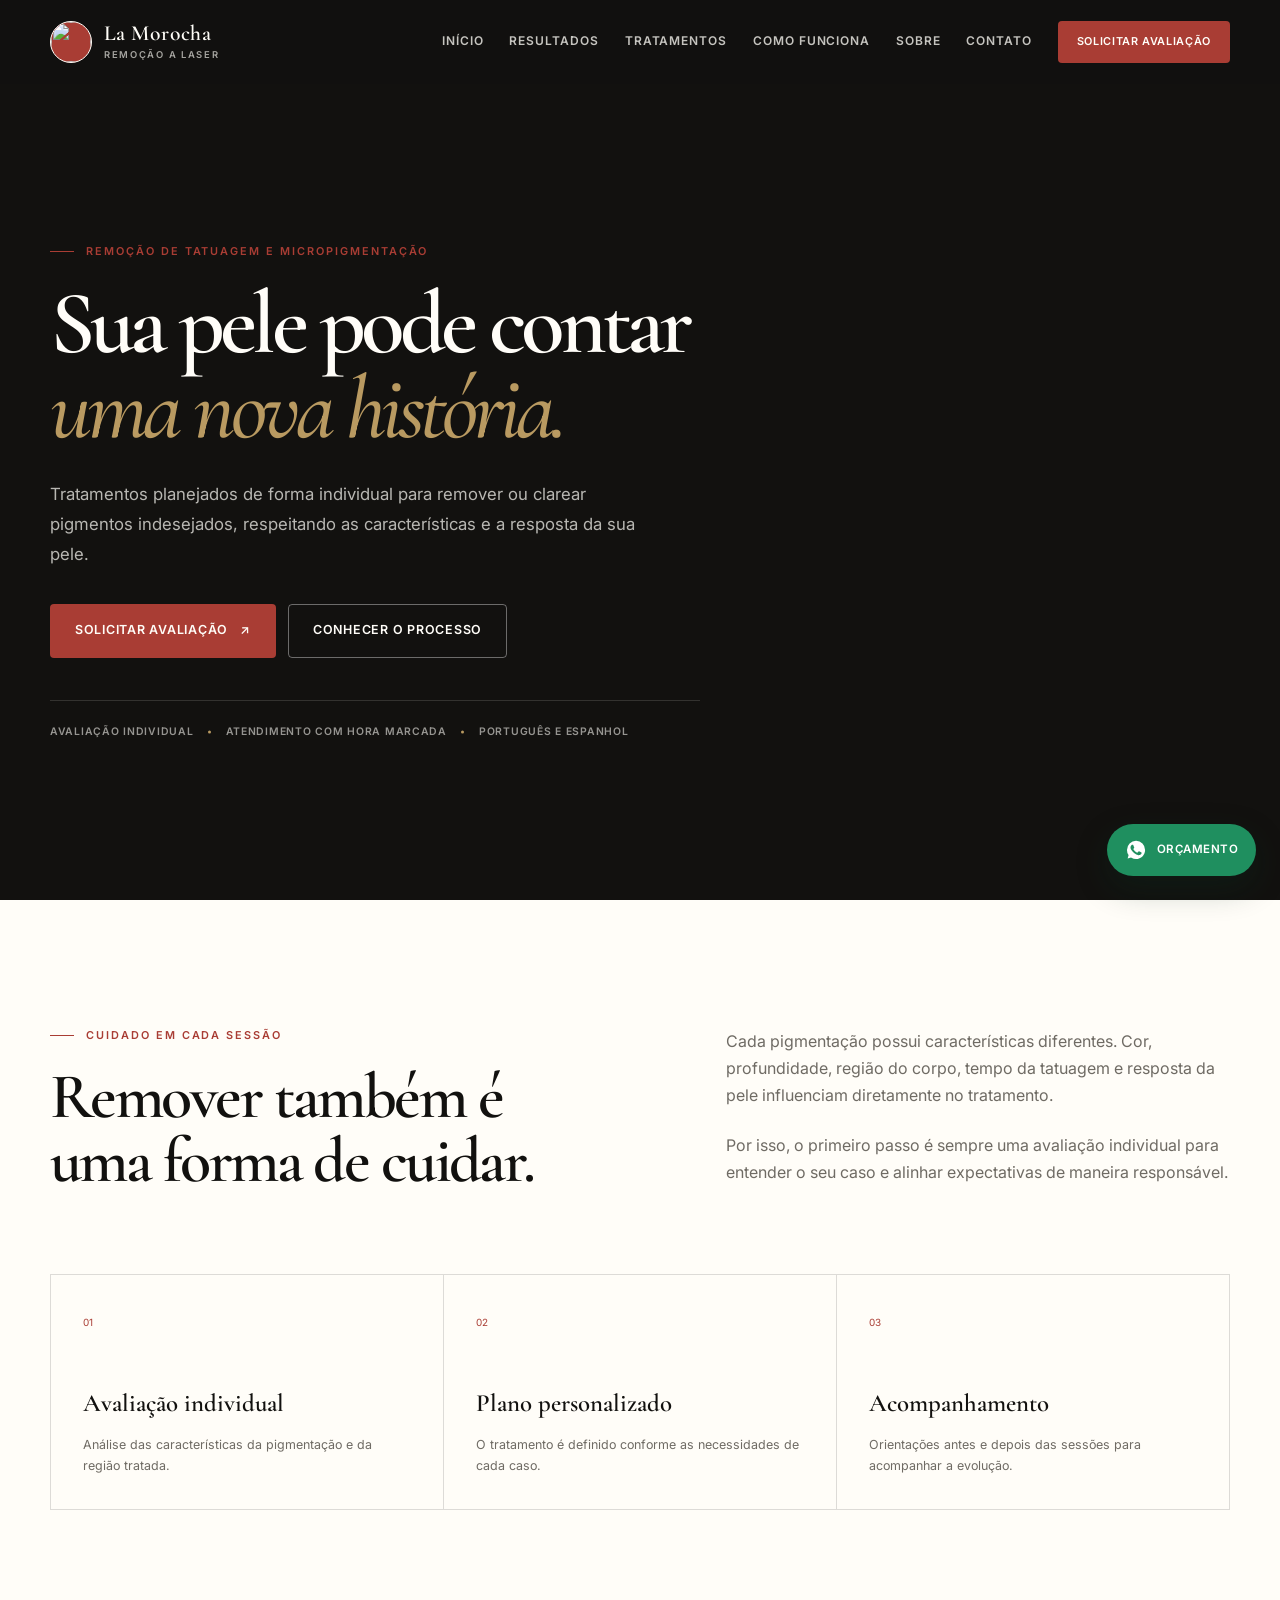
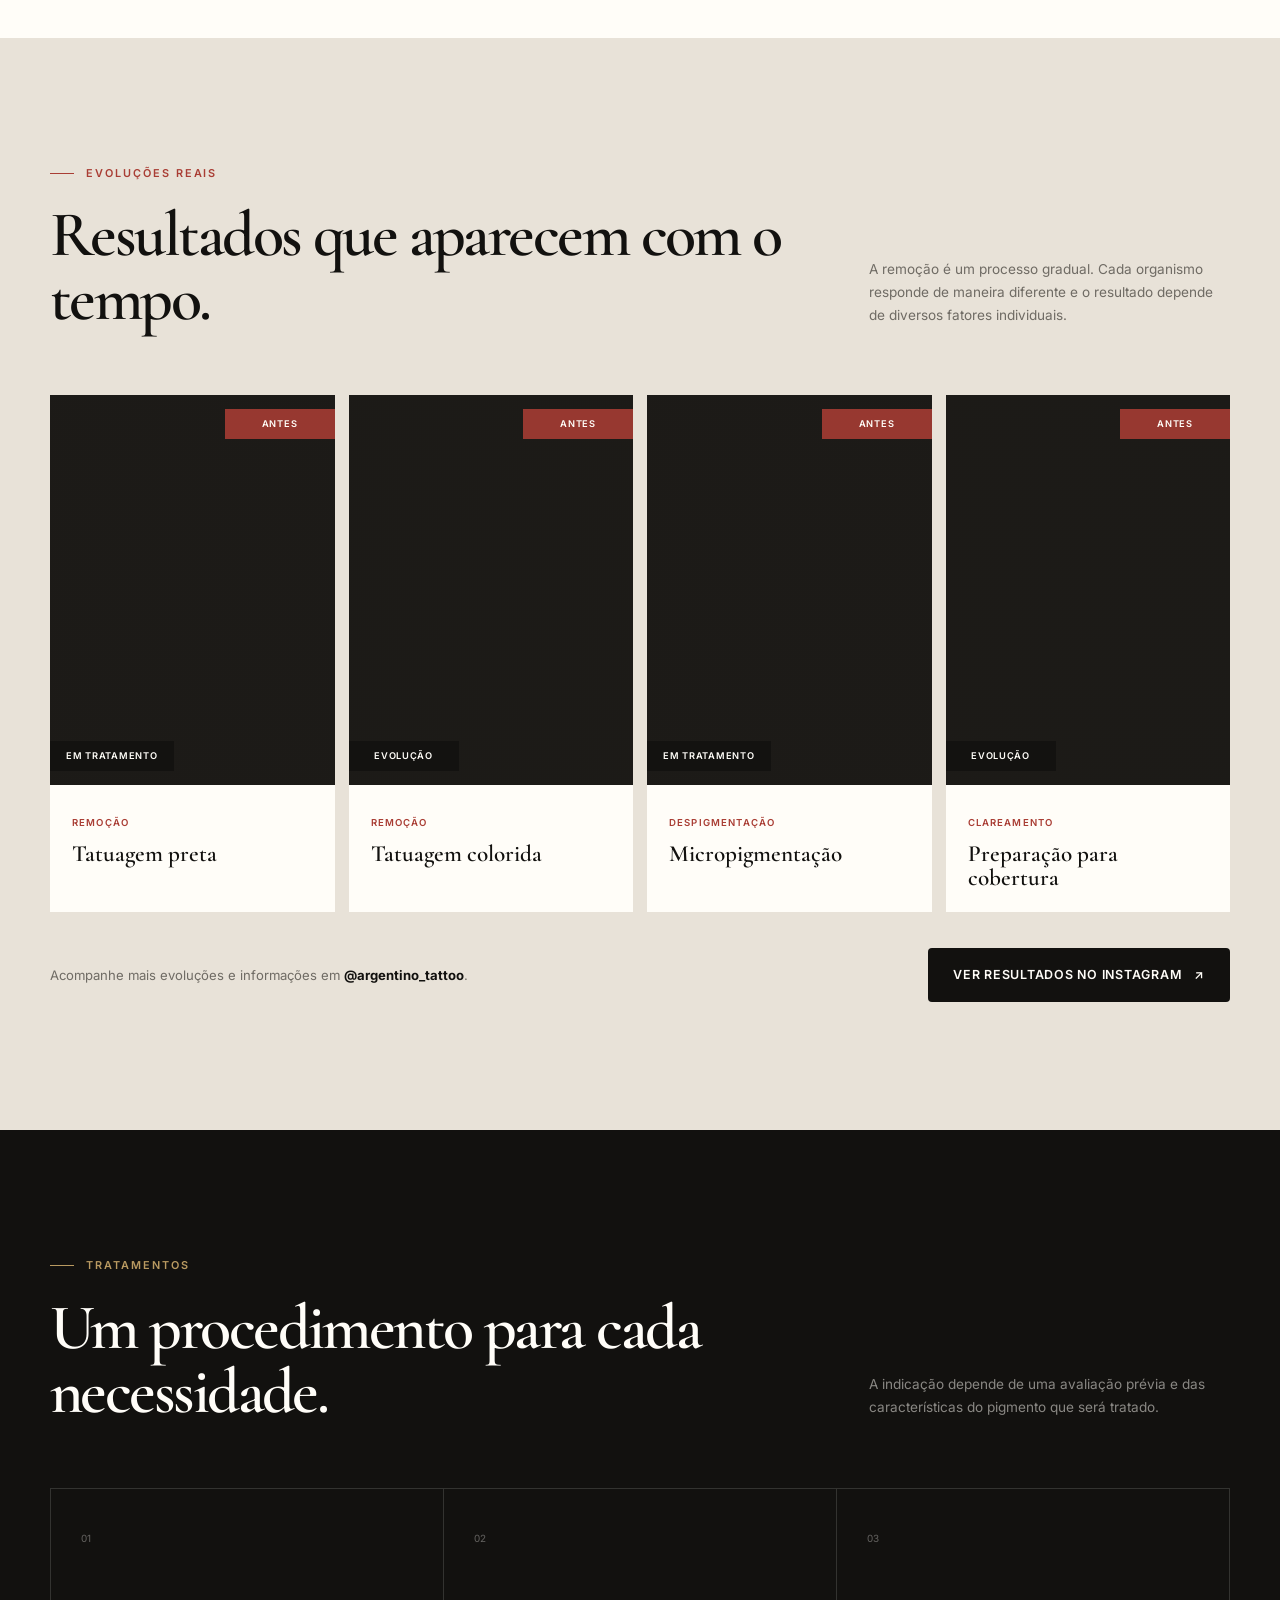
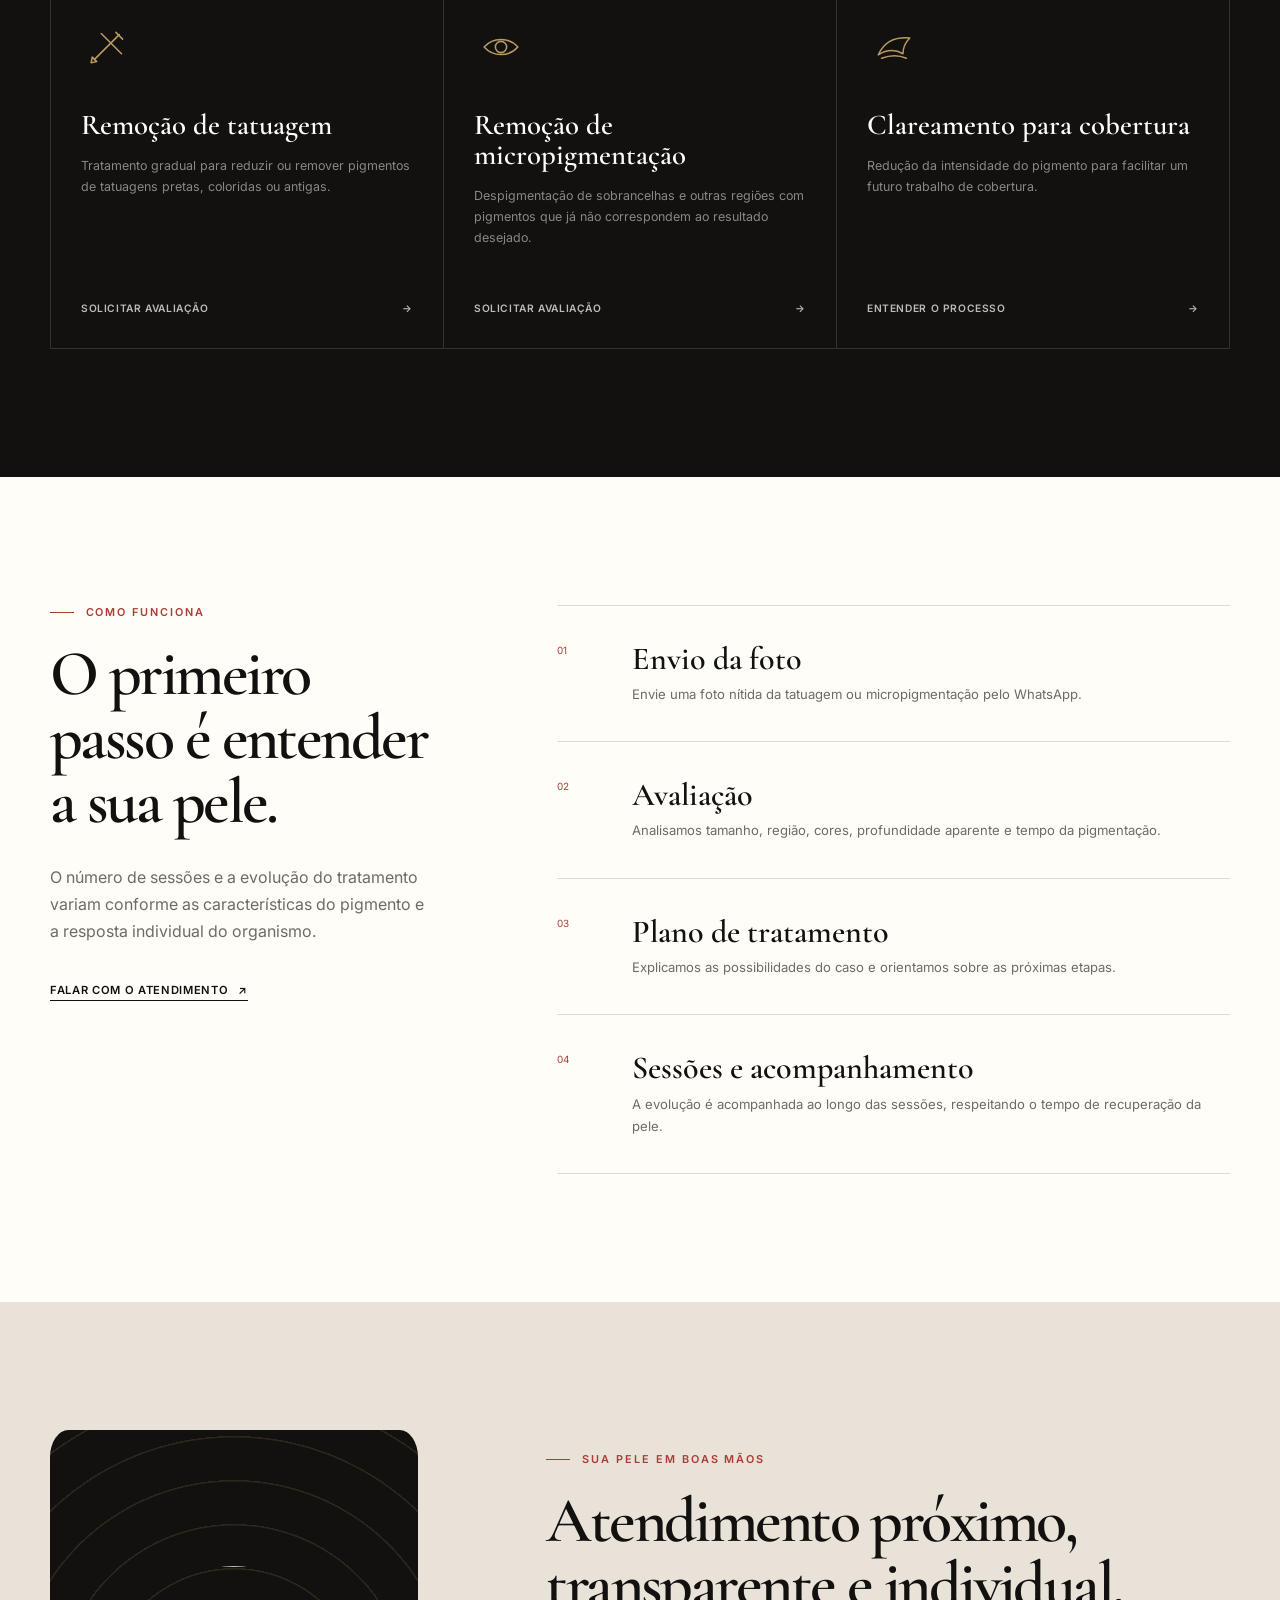
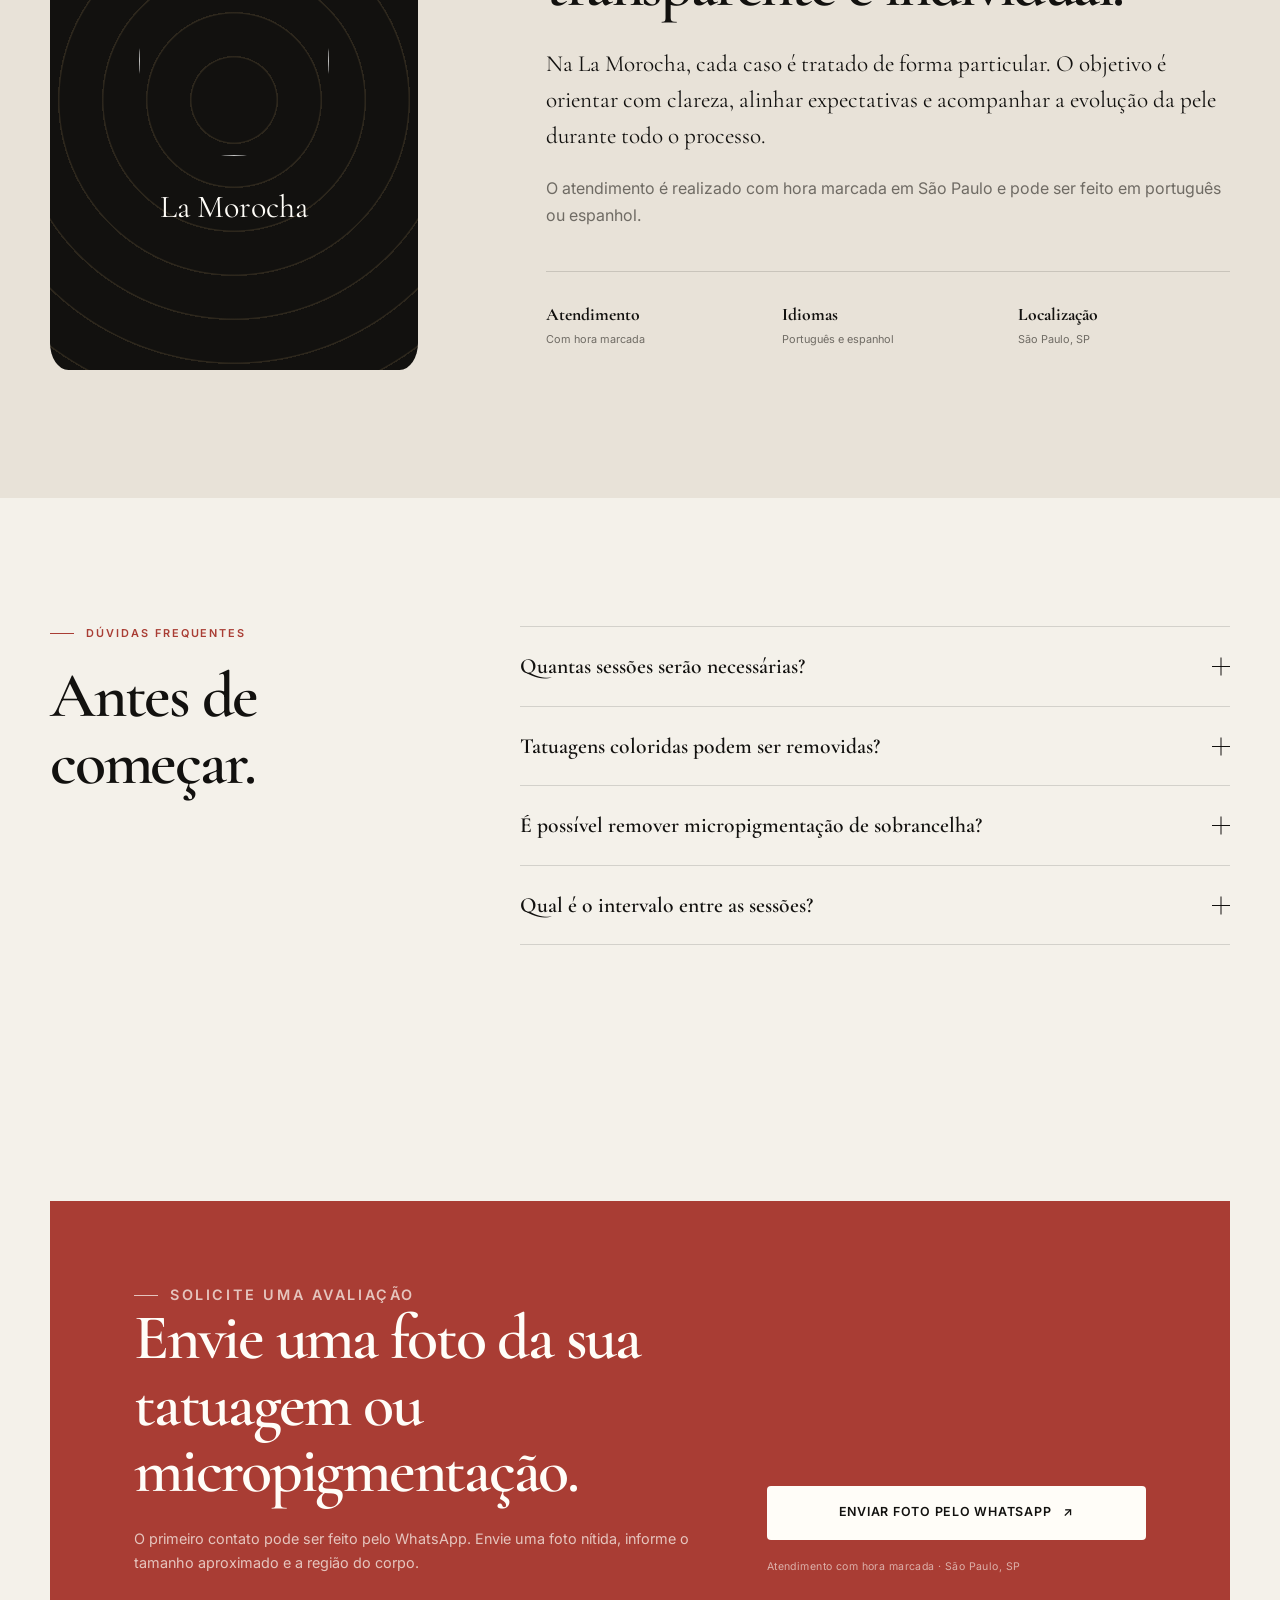
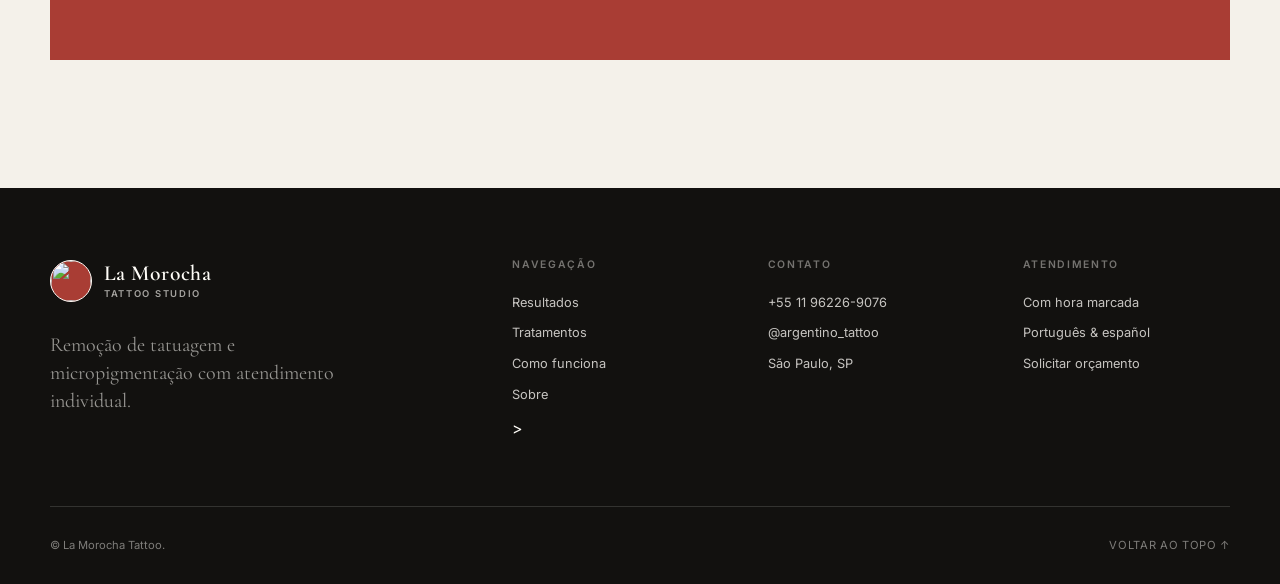
==== index.html @ 2a7028e1 "atualização do site,  completo, mudamos layout, temas, menu, informações e style" ====
<!DOCTYPE html>
<html lang="pt-BR">
  <head>
    <meta charset="UTF-8" />
    <meta name="viewport" content="width=device-width, initial-scale=1" />
    <meta name="theme-color" content="#12110f" />

    <title>
    La Morocha Tattoo | Remoção de Tatuagem e Micropigmentação em São Paulo
    </title>

   <meta
    property="og:description"
    content="Remoção de tatuagem e micropigmentação com avaliação individual e cuidado com a sua pele."
    >
    <meta name="robots" content="index, follow" />
    <link rel="canonical" href="https://www.lamorochatattoo.com/" />

    <meta property="og:type" content="website" />
    <meta property="og:locale" content="pt_BR" />
    <meta property="og:title" content="La Morocha Tattoo" />
    <meta
      property="og:description"
      content="Arte, técnica e identidade na sua pele."
    />
    <meta
      property="og:image"
      content="https://www.lamorochatattoo.com/assets/images/hero-desktop.png"
    />
    <meta property="og:url" content="https://www.lamorochatattoo.com/" />

    <link rel="icon" href="favicon.ico" sizes="any" />
    <link rel="icon" type="image/png" href="favicon-32x32.png" sizes="32x32" />
    <link rel="icon" type="image/png" href="favicon-16x16.png" sizes="16x16" />
    <link rel="apple-touch-icon" href="favicon-192.png" />
    <link rel="manifest" href="manifest.json" />

    <link rel="preconnect" href="https://fonts.googleapis.com" />
    <link rel="preconnect" href="https://fonts.gstatic.com" crossorigin />
    <link
      href="https://fonts.googleapis.com/css2?family=Cormorant+Garamond:wght@500;600;700&family=Inter:wght@400;500;600&display=swap"
      rel="stylesheet"
    />

    <link rel="stylesheet" href="css/header-footer.css" />
    <link rel="stylesheet" href="css/style.css" />

    <script type="application/ld+json">
      {
        "@context": "https://schema.org",
        "@type": "HealthAndBeautyBusiness",
        "name": "La Morocha Tattoo",
        "url": "https://www.lamorochatattoo.com/",
        "telephone": "+55 11 96226-9076",
        "image": "https://www.lamorochatattoo.com/assets/images/hero-desktop.png",
        "areaServed": {
          "@type": "City",
          "name": "São Paulo"
        },
        "sameAs": ["https://www.instagram.com/argentino_tattoo/"],
        "availableLanguage": ["Portuguese", "Spanish"]
      }
    </script>
  </head>

  <body>
    <a class="skip-link" href="#main-content">Ir para o conteúdo</a>

    <header class="site-header" data-header>
      <div class="container header-inner">
        <a class="brand" href="#inicio" aria-label="La Morocha Tattoo — início">
          <span class="brand-mark" aria-hidden="true">
            <img
              src="favicon-192.png"
              alt=""
              width="192"
              height="192"
            >
          </span>

          <span class="brand-copy">
            <strong>La Morocha</strong>
            <small>Remoção a laser</small>
          </span>
        </a>

        <button
          class="menu-toggle"
          type="button"
          aria-label="Abrir menu"
          aria-expanded="false"
          aria-controls="primary-navigation"
          data-menu-toggle
        >
          <span></span>
          <span></span>
          <span></span>
        </button>

        <nav
          class="primary-navigation"
          id="primary-navigation"
          aria-label="Navegação principal"
          data-navigation
        >
          <a href="#inicio">Início</a>
          <a href="#resultados">Resultados</a>
          <a href="#tratamentos">Tratamentos</a>
          <a href="#processo">Como funciona</a>
          <a href="#sobre">Sobre</a>
          <a href="#contato">Contato</a>

          <a
            class="button button-small button-primary nav-cta"
            href="https://wa.me/5511962269076?text=Ol%C3%A1!%20Quero%20uma%20avalia%C3%A7%C3%A3o%20para%20remo%C3%A7%C3%A3o%20de%20tatuagem%20ou%20micropigmenta%C3%A7%C3%A3o."
            target="_blank"
            rel="noopener noreferrer"
          >
            Solicitar avaliação
          </a>
        </nav>
      </div>
    </header>

    <main id="main-content">
      <!-- HERO -->
      <section
        class="removal-hero"
        id="inicio"
        aria-labelledby="hero-title"
      >
        <div class="container removal-hero-grid">
          <div class="removal-hero-content">
            <p class="removal-eyebrow">
              Remoção de tatuagem e micropigmentação
            </p>

            <h1 id="hero-title">
              Sua pele pode contar
              <span>uma nova história.</span>
            </h1>

            <p class="removal-hero-description">
              Tratamentos planejados de forma individual para remover ou clarear
              pigmentos indesejados, respeitando as características e a resposta
              da sua pele.
            </p>

            <div class="removal-hero-actions">
              <a
                class="button button-primary"
                href="https://wa.me/5511962269076?text=Ol%C3%A1!%20Quero%20uma%20avalia%C3%A7%C3%A3o%20para%20remo%C3%A7%C3%A3o%20de%20tatuagem%20ou%20micropigmenta%C3%A7%C3%A3o."
                target="_blank"
                rel="noopener noreferrer"
              >
                Solicitar avaliação
                <span aria-hidden="true">↗</span>
              </a>

              <a class="button button-ghost" href="#resultados">
                Conhecer o processo
              </a>
            </div>

            <ul class="removal-hero-features">
              <li>Avaliação individual</li>
              <li>Atendimento com hora marcada</li>
              <li>Português e espanhol</li>
            </ul>
          </div>

          <div class="removal-hero-visual" aria-hidden="true">
            <div class="removal-symbol">
              <img
                src="favicon-192.png"
                alt=""
                width="192"
                height="192"
              >
            </div>

            <div class="removal-visual-text">
              <span>La Morocha</span>
              <strong>Laser removal</strong>
            </div>
          </div>
        </div>
      </section>

      <!-- APRESENTAÇÃO -->
      <section class="removal-intro removal-section">
        <div class="container removal-intro-grid">
          <div>
            <p class="removal-eyebrow">Cuidado em cada sessão</p>

            <h2>
              Remover também é uma forma de cuidar.
            </h2>
          </div>

          <div class="removal-intro-content">
            <p>
              Cada pigmentação possui características diferentes. Cor,
              profundidade, região do corpo, tempo da tatuagem e resposta da pele
              influenciam diretamente no tratamento.
            </p>

            <p>
              Por isso, o primeiro passo é sempre uma avaliação individual para
              entender o seu caso e alinhar expectativas de maneira responsável.
            </p>
          </div>
        </div>

        <div class="container removal-trust-grid">
          <article>
            <span>01</span>
            <strong>Avaliação individual</strong>
            <p>
              Análise das características da pigmentação e da região tratada.
            </p>
          </article>

          <article>
            <span>02</span>
            <strong>Plano personalizado</strong>
            <p>
              O tratamento é definido conforme as necessidades de cada caso.
            </p>
          </article>

          <article>
            <span>03</span>
            <strong>Acompanhamento</strong>
            <p>
              Orientações antes e depois das sessões para acompanhar a evolução.
            </p>
          </article>
        </div>
      </section>

      <!-- RESULTADOS -->
      <section
        class="removal-results removal-section"
        id="resultados"
        aria-labelledby="results-title"
      >
        <div class="container">
          <div class="removal-section-heading">
            <div>
              <p class="removal-eyebrow">Evoluções reais</p>
              <h2 id="results-title">Resultados que aparecem com o tempo.</h2>
            </div>

            <p>
              A remoção é um processo gradual. Cada organismo responde de maneira
              diferente e o resultado depende de diversos fatores individuais.
            </p>
          </div>

          <div class="results-grid">
            <article class="result-card">
              <div class="result-visual">
                <span class="result-label result-label-top">
                  Antes
                </span>

                <span class="result-label result-label-bottom">
                  Em tratamento
                </span>
              </div>

              <div class="result-content">
                <span>Remoção</span>
                <h3>Tatuagem preta</h3>
              </div>
            </article>

            <article class="result-card">
              <div class="result-visual">
                <span class="result-label result-label-top">
                  Antes
                </span>

                <span class="result-label result-label-bottom">
                  Evolução
                </span>
              </div>

              <div class="result-content">
                <span>Remoção</span>
                <h3>Tatuagem colorida</h3>
              </div>
            </article>

            <article class="result-card">
              <div class="result-visual">
                <span class="result-label result-label-top">
                  Antes
                </span>

                <span class="result-label result-label-bottom">
                  Em tratamento
                </span>
              </div>

              <div class="result-content">
                <span>Despigmentação</span>
                <h3>Micropigmentação</h3>
              </div>
            </article>

            <article class="result-card">
              <div class="result-visual">
                <span class="result-label result-label-top">
                  Antes
                </span>

                <span class="result-label result-label-bottom">
                  Evolução
                </span>
              </div>

              <div class="result-content">
                <span>Clareamento</span>
                <h3>Preparação para cobertura</h3>
              </div>
            </article>
          </div>

          <div class="results-footer">
            <p>
              Acompanhe mais evoluções e informações em
              <strong>@argentino_tattoo</strong>.
            </p>

            <a
              class="button button-dark"
              href="https://www.instagram.com/argentino_tattoo/"
              target="_blank"
              rel="noopener noreferrer"
            >
              Ver resultados no Instagram
              <span aria-hidden="true">↗</span>
            </a>
          </div>
        </div>
      </section>

      <!-- TRATAMENTOS -->
      <section
        class="removal-treatments removal-section"
        id="tratamentos"
        aria-labelledby="treatments-title"
      >
        <div class="container">
          <div class="removal-section-heading removal-heading-light">
            <div>
              <p class="removal-eyebrow">Tratamentos</p>
              <h2 id="treatments-title">
                Um procedimento para cada necessidade.
              </h2>
            </div>

            <p>
              A indicação depende de uma avaliação prévia e das características
              do pigmento que será tratado.
            </p>
          </div>

          <div class="treatments-grid">
            <article class="treatment-card">
              <span class="treatment-number">01</span>

              <div class="treatment-icon" aria-hidden="true">
                <svg viewBox="0 0 48 48">
                  <path d="M12 35 34 13"></path>
                  <path d="M18 12l18 18"></path>
                  <path d="m31 11 6 6"></path>
                  <path d="m9 38 5-1-4-4-1 5Z"></path>
                </svg>
              </div>

              <h3>Remoção de tatuagem</h3>

              <p>
                Tratamento gradual para reduzir ou remover pigmentos de tatuagens
                pretas, coloridas ou antigas.
              </p>

              <a
                href="https://wa.me/5511962269076?text=Ol%C3%A1!%20Quero%20uma%20avalia%C3%A7%C3%A3o%20para%20remo%C3%A7%C3%A3o%20de%20tatuagem."
                target="_blank"
                rel="noopener noreferrer"
              >
                Solicitar avaliação
                <span aria-hidden="true">→</span>
              </a>
            </article>

            <article class="treatment-card">
              <span class="treatment-number">02</span>

              <div class="treatment-icon" aria-hidden="true">
                <svg viewBox="0 0 48 48">
                  <path d="M9 24c8-9 22-9 30 0-8 9-22 9-30 0Z"></path>
                  <circle cx="24" cy="24" r="5"></circle>
                </svg>
              </div>

              <h3>Remoção de micropigmentação</h3>

              <p>
                Despigmentação de sobrancelhas e outras regiões com pigmentos que
                já não correspondem ao resultado desejado.
              </p>

              <a
                href="https://wa.me/5511962269076?text=Ol%C3%A1!%20Quero%20uma%20avalia%C3%A7%C3%A3o%20para%20remo%C3%A7%C3%A3o%20de%20micropigmenta%C3%A7%C3%A3o."
                target="_blank"
                rel="noopener noreferrer"
              >
                Solicitar avaliação
                <span aria-hidden="true">→</span>
              </a>
            </article>

            <article class="treatment-card">
              <span class="treatment-number">03</span>

              <div class="treatment-icon" aria-hidden="true">
                <svg viewBox="0 0 48 48">
                  <path d="M10 31c5-11 13-16 28-15-4 4-6 8-6 14-7-4-14-4-22 1Z"></path>
                  <path d="M13 34c8-3 15-3 22 0"></path>
                </svg>
              </div>

              <h3>Clareamento para cobertura</h3>

              <p>
                Redução da intensidade do pigmento para facilitar um futuro
                trabalho de cobertura.
              </p>

              <a
                href="https://wa.me/5511962269076?text=Ol%C3%A1!%20Quero%20clarear%20uma%20tatuagem%20para%20fazer%20uma%20cobertura."
                target="_blank"
                rel="noopener noreferrer"
              >
                Entender o processo
                <span aria-hidden="true">→</span>
              </a>
            </article>
          </div>
        </div>
      </section>

      <!-- PROCESSO -->
      <section
        class="removal-process-section removal-section"
        id="processo"
        aria-labelledby="process-title"
      >
        <div class="container removal-process-grid">
          <div class="removal-process-intro">
            <p class="removal-eyebrow">Como funciona</p>

            <h2 id="process-title">
              O primeiro passo é entender a sua pele.
            </h2>

            <p>
              O número de sessões e a evolução do tratamento variam conforme as
              características do pigmento e a resposta individual do organismo.
            </p>

            <a
              class="removal-text-link"
              href="https://wa.me/5511962269076?text=Ol%C3%A1!%20Quero%20entender%20como%20funciona%20a%20remo%C3%A7%C3%A3o."
              target="_blank"
              rel="noopener noreferrer"
            >
              Falar com o atendimento
              <span aria-hidden="true">↗</span>
            </a>
          </div>

          <ol class="removal-process">
            <li>
              <span>01</span>

              <div>
                <h3>Envio da foto</h3>
                <p>
                  Envie uma foto nítida da tatuagem ou micropigmentação pelo
                  WhatsApp.
                </p>
              </div>
            </li>

            <li>
              <span>02</span>

              <div>
                <h3>Avaliação</h3>
                <p>
                  Analisamos tamanho, região, cores, profundidade aparente e tempo
                  da pigmentação.
                </p>
              </div>
            </li>

            <li>
              <span>03</span>

              <div>
                <h3>Plano de tratamento</h3>
                <p>
                  Explicamos as possibilidades do caso e orientamos sobre as
                  próximas etapas.
                </p>
              </div>
            </li>

            <li>
              <span>04</span>

              <div>
                <h3>Sessões e acompanhamento</h3>
                <p>
                  A evolução é acompanhada ao longo das sessões, respeitando o
                  tempo de recuperação da pele.
                </p>
              </div>
            </li>
          </ol>
        </div>
      </section>

      <!-- SOBRE -->
      <section
        class="removal-about removal-section"
        id="sobre"
        aria-labelledby="about-title"
      >
        <div class="container removal-about-grid">
          <div class="removal-about-symbol" aria-hidden="true">
            <img
              src="favicon-192.png"
              alt=""
              width="192"
              height="192"
              loading="lazy"
            >

            <span>La Morocha</span>
          </div>

          <div class="removal-about-content">
            <p class="removal-eyebrow">Sua pele em boas mãos</p>

            <h2 id="about-title">
              Atendimento próximo, transparente e individual.
            </h2>

            <p class="removal-about-lead">
              Na La Morocha, cada caso é tratado de forma particular. O objetivo é
              orientar com clareza, alinhar expectativas e acompanhar a evolução
              da pele durante todo o processo.
            </p>

            <p>
              O atendimento é realizado com hora marcada em São Paulo e pode ser
              feito em português ou espanhol.
            </p>

            <div class="removal-about-details">
              <div>
                <strong>Atendimento</strong>
                <span>Com hora marcada</span>
              </div>

              <div>
                <strong>Idiomas</strong>
                <span>Português e espanhol</span>
              </div>

              <div>
                <strong>Localização</strong>
                <span>São Paulo, SP</span>
              </div>
            </div>
          </div>
        </div>
      </section>

      <!-- PERGUNTAS -->
      <section
        class="faq removal-section"
        aria-labelledby="faq-title"
      >
        <div class="container faq-layout">
          <div>
            <p class="removal-eyebrow">Dúvidas frequentes</p>
            <h2 id="faq-title">Antes de começar.</h2>
          </div>

          <div class="accordion" data-accordion>
            <article class="accordion-item">
              <h3>
                <button type="button" aria-expanded="false">
                  Quantas sessões serão necessárias?
                  <span aria-hidden="true"></span>
                </button>
              </h3>

              <div class="accordion-panel" hidden>
                <p>
                  A quantidade varia conforme cor, profundidade, região,
                  característica do pigmento, tempo da tatuagem e resposta do
                  organismo. Uma avaliação é necessária para orientar o caso.
                </p>
              </div>
            </article>

            <article class="accordion-item">
              <h3>
                <button type="button" aria-expanded="false">
                  Tatuagens coloridas podem ser removidas?
                  <span aria-hidden="true"></span>
                </button>
              </h3>

              <div class="accordion-panel" hidden>
                <p>
                  Cada cor pode responder de forma diferente. A possibilidade de
                  remoção ou clareamento deve ser analisada individualmente.
                </p>
              </div>
            </article>

            <article class="accordion-item">
              <h3>
                <button type="button" aria-expanded="false">
                  É possível remover micropigmentação de sobrancelha?
                  <span aria-hidden="true"></span>
                </button>
              </h3>

              <div class="accordion-panel" hidden>
                <p>
                  Sim, dependendo do pigmento utilizado, da profundidade e das
                  condições da região. O primeiro passo é fazer uma avaliação.
                </p>
              </div>
            </article>

            <article class="accordion-item">
              <h3>
                <button type="button" aria-expanded="false">
                  Qual é o intervalo entre as sessões?
                  <span aria-hidden="true"></span>
                </button>
              </h3>

              <div class="accordion-panel" hidden>
                <p>
                  O intervalo é definido conforme o procedimento realizado e a
                  recuperação da pele. As orientações são passadas durante o
                  atendimento.
                </p>
              </div>
            </article>
          </div>
        </div>
      </section>

      <!-- CONTATO -->
      <section
        class="contact removal-section"
        id="contato"
        aria-labelledby="contact-title"
      >
        <div class="container">
          <div class="contact-card">
            <div>
              <p class="removal-eyebrow">Solicite uma avaliação</p>

              <h2 id="contact-title">
                Envie uma foto da sua tatuagem ou micropigmentação.
              </h2>

              <p>
                O primeiro contato pode ser feito pelo WhatsApp. Envie uma foto
                nítida, informe o tamanho aproximado e a região do corpo.
              </p>
            </div>

            <div class="contact-actions">
              <a
                class="button button-light"
                href="https://wa.me/5511962269076?text=Ol%C3%A1!%20Quero%20uma%20avalia%C3%A7%C3%A3o%20para%20remo%C3%A7%C3%A3o%20de%20tatuagem%20ou%20micropigmenta%C3%A7%C3%A3o."
                target="_blank"
                rel="noopener noreferrer"
              >
                Enviar foto pelo WhatsApp
                <span aria-hidden="true">↗</span>
              </a>

              <span>
                Atendimento com hora marcada · São Paulo, SP
              </span>
            </div>
          </div>
        </div>
      </section>
    </main>

    <footer class="site-footer">
      <div class="container footer-main">
        <div class="footer-brand">
          <a
            class="brand"
            href="#inicio"
            aria-label="La Morocha Tattoo — início"
          >
            <span class="brand-mark" aria-hidden="true">
              <img
                src="favicon-192.png"
                alt=""
                width="192"
                height="192"
                loading="lazy"
              />
            </span>
            <span class="brand-copy">
              <strong>La Morocha</strong>
              <small>Tattoo studio</small>
            </span>
          </a>
          <p>Remoção de tatuagem e micropigmentação com atendimento individual.</p>
        </div>

        <div class="footer-column">
          <h2>Navegação</h2>
          <a href="#resultados">Resultados</a>
          <a href="#tratamentos">Tratamentos</a>
          <a href="#processo">Como funciona</a>
          <a href="#sobre">Sobre</a>>
        </div>

        <div class="footer-column">
          <h2>Contato</h2>
          <a
            href="https://wa.me/5511962269076"
            target="_blank"
            rel="noopener noreferrer"
          >
            +55 11 96226-9076
          </a>
          <a
            href="https://www.instagram.com/argentino_tattoo/"
            target="_blank"
            rel="noopener noreferrer"
          >
            @argentino_tattoo
          </a>
          <span>São Paulo, SP</span>
        </div>

        <div class="footer-column">
          <h2>Atendimento</h2>
          <span>Com hora marcada</span>
          <span>Português &amp; español</span>
          <a href="#contato">Solicitar orçamento</a>
        </div>
      </div>

      <div class="container footer-bottom">
        <p>© <span data-current-year></span> La Morocha Tattoo.</p>
        <a href="#inicio">Voltar ao topo <span aria-hidden="true">↑</span></a>
      </div>
    </footer>

    <a
      class="floating-whatsapp"
      href="https://wa.me/5511962269076?text=Ol%C3%A1!%20Quero%20solicitar%20um%20or%C3%A7amento."
      target="_blank"
      rel="noopener noreferrer"
      aria-label="Solicitar orçamento pelo WhatsApp"
    >
      <svg viewBox="0 0 24 24" aria-hidden="true">
        <path
          d="M17.47 14.38c-.3-.15-1.76-.87-2.03-.97-.27-.1-.47-.15-.67.15-.2.3-.77.97-.94 1.16-.17.2-.35.22-.64.08-.3-.15-1.26-.46-2.39-1.48-.88-.79-1.48-1.76-1.65-2.06-.17-.3-.02-.46.13-.61.13-.13.3-.35.45-.52.15-.17.2-.3.3-.5.1-.2.05-.37-.03-.52-.07-.15-.67-1.61-.92-2.21-.24-.58-.49-.5-.67-.51h-.57c-.2 0-.52.07-.79.37-.27.3-1.04 1.02-1.04 2.48 0 1.46 1.07 2.88 1.21 3.08.15.2 2.1 3.2 5.08 4.49.71.31 1.26.49 1.69.63.71.23 1.36.2 1.87.12.57-.09 1.76-.72 2.01-1.41.25-.69.25-1.29.17-1.41-.07-.12-.27-.2-.57-.35ZM12.05 21.79h-.01a9.87 9.87 0 0 1-5.03-1.38l-.36-.21-3.74.98 1-3.65-.24-.37a9.86 9.86 0 0 1-1.51-5.26A9.89 9.89 0 0 1 12.05 2a9.82 9.82 0 0 1 6.99 2.9 9.83 9.83 0 0 1 2.89 6.99c0 5.45-4.44 9.9-9.88 9.9Z"
        />
      </svg>
      <span>Orçamento</span>
    </a>

    <script src="js/header-footer.js" defer></script>
    <script src="js/script.js" defer></script>
  </body>
</html>
---- css/header-footer.css ----
:root {
  --color-ink: #12110f;
  --color-ink-soft: #1d1b18;
  --color-paper: #f4f1ea;
  --color-paper-deep: #e8e2d8;
  --color-white: #fffdf8;
  --color-muted: #6f6b64;
  --color-line: rgba(18, 17, 15, 0.14);
  --color-line-light: rgba(255, 253, 248, 0.14);
  --color-accent: #a93d34;
  --color-accent-dark: #7f2c26;
  --color-gold: #b99a61;
  --color-whatsapp: #1f8f5f;
  --font-display: "Cormorant Garamond", Georgia, serif;
  --font-body: "Inter", Arial, sans-serif;
  --container: 1180px;
  --header-height: 84px;
  --radius-small: 4px;
  --radius: 12px;
  --shadow-soft: 0 22px 70px rgba(18, 17, 15, 0.1);
  --transition: 220ms ease;
}

*,
*::before,
*::after {
  box-sizing: border-box;
}

html {
  scroll-behavior: smooth;
  scroll-padding-top: calc(var(--header-height) + 20px);
}

body {
  margin: 0;
  overflow-x: hidden;
  background: var(--color-paper);
  color: var(--color-ink);
  font-family: var(--font-body);
  font-size: 16px;
  line-height: 1.7;
  text-rendering: optimizeLegibility;
  -webkit-font-smoothing: antialiased;
}

body.menu-open {
  overflow: hidden;
}

img,
svg {
  display: block;
  max-width: 100%;
}

a {
  color: inherit;
  text-decoration: none;
}

button,
input,
textarea {
  font: inherit;
}

button {
  color: inherit;
}

::selection {
  background: var(--color-accent);
  color: var(--color-white);
}

:focus-visible {
  outline: 2px solid var(--color-gold);
  outline-offset: 4px;
}

.container {
  width: min(calc(100% - 48px), var(--container));
  margin-inline: auto;
}

.skip-link {
  position: fixed;
  z-index: 999;
  top: 12px;
  left: 12px;
  padding: 10px 16px;
  transform: translateY(-160%);
  border-radius: var(--radius-small);
  background: var(--color-white);
  color: var(--color-ink);
  font-size: 0.85rem;
  font-weight: 600;
  transition: transform var(--transition);
}

.skip-link:focus {
  transform: translateY(0);
}

.site-header {
  position: fixed;
  z-index: 100;
  inset: 0 0 auto;
  height: var(--header-height);
  border-bottom: 1px solid transparent;
  background: rgba(18, 17, 15, 0.2);
  color: var(--color-white);
  transition:
    height var(--transition),
    background var(--transition),
    border-color var(--transition),
    box-shadow var(--transition);
}

.site-header.is-scrolled {
  height: 72px;
  border-bottom-color: var(--color-line-light);
  background: rgba(18, 17, 15, 0.94);
  box-shadow: 0 8px 28px rgba(0, 0, 0, 0.18);
  backdrop-filter: blur(14px);
}

.header-inner {
  display: flex;
  height: 100%;
  align-items: center;
  justify-content: space-between;
}

.brand {
  display: inline-flex;
  align-items: center;
  gap: 12px;
  flex: 0 0 auto;
}

.brand-mark {
  display: grid;
  width: 42px;
  height: 42px;
  place-items: center;
  overflow: hidden;
  border: 1px solid currentColor;
  border-radius: 50%;
  background: var(--color-accent);
}

.brand-mark img {
  width: 100%;
  height: 100%;
  border-radius: inherit;
  object-fit: cover;
}

.brand-copy {
  display: flex;
  flex-direction: column;
  line-height: 1;
}

.brand-copy strong {
  font-family: var(--font-display);
  font-size: 1.35rem;
  font-weight: 600;
  letter-spacing: 0.02em;
}

.brand-copy small {
  margin-top: 5px;
  opacity: 0.62;
  font-size: 0.59rem;
  font-weight: 600;
  letter-spacing: 0.18em;
  text-transform: uppercase;
}

.primary-navigation {
  display: flex;
  align-items: center;
  gap: clamp(18px, 2vw, 32px);
}

.primary-navigation > a:not(.button) {
  position: relative;
  opacity: 0.76;
  font-size: 0.75rem;
  font-weight: 600;
  letter-spacing: 0.08em;
  text-transform: uppercase;
  transition: opacity var(--transition);
}

.primary-navigation > a:not(.button)::after {
  position: absolute;
  right: 0;
  bottom: -8px;
  left: 0;
  height: 1px;
  transform: scaleX(0);
  background: var(--color-gold);
  content: "";
  transition: transform var(--transition);
}

.primary-navigation > a:not(.button):hover,
.primary-navigation > a:not(.button).is-active {
  opacity: 1;
}

.primary-navigation > a:not(.button):hover::after,
.primary-navigation > a:not(.button).is-active::after {
  transform: scaleX(1);
}

.menu-toggle {
  display: none;
  width: 46px;
  height: 46px;
  padding: 0;
  align-items: center;
  justify-content: center;
  flex-direction: column;
  gap: 5px;
  border: 0;
  background: transparent;
  cursor: pointer;
}

.menu-toggle span {
  width: 24px;
  height: 1px;
  background: currentColor;
  transition:
    transform var(--transition),
    opacity var(--transition);
}

.menu-toggle[aria-expanded="true"] span:nth-child(1) {
  transform: translateY(6px) rotate(45deg);
}

.menu-toggle[aria-expanded="true"] span:nth-child(2) {
  opacity: 0;
}

.menu-toggle[aria-expanded="true"] span:nth-child(3) {
  transform: translateY(-6px) rotate(-45deg);
}

.button {
  display: inline-flex;
  min-height: 54px;
  padding: 0 24px;
  align-items: center;
  justify-content: center;
  gap: 12px;
  border: 1px solid transparent;
  border-radius: var(--radius-small);
  font-size: 0.78rem;
  font-weight: 600;
  letter-spacing: 0.06em;
  line-height: 1.2;
  text-align: center;
  text-transform: uppercase;
  transition:
    transform var(--transition),
    background var(--transition),
    border-color var(--transition),
    color var(--transition),
    box-shadow var(--transition);
}

.button:hover {
  transform: translateY(-2px);
}

.button-small {
  min-height: 42px;
  padding-inline: 18px;
  font-size: 0.68rem;
}

.button-primary {
  background: var(--color-accent);
  color: var(--color-white);
}

.button-primary:hover {
  background: var(--color-accent-dark);
  box-shadow: 0 12px 28px rgba(127, 44, 38, 0.25);
}

.button-ghost {
  border-color: rgba(255, 255, 255, 0.38);
  color: var(--color-white);
}

.button-ghost:hover {
  border-color: var(--color-white);
  background: rgba(255, 255, 255, 0.08);
}

.button-dark {
  background: var(--color-ink);
  color: var(--color-white);
}

.button-dark:hover {
  background: var(--color-accent);
}

.button-light {
  background: var(--color-white);
  color: var(--color-ink);
}

.button-light svg {
  width: 20px;
  fill: currentColor;
}

.button-light:hover {
  background: var(--color-paper-deep);
}

.site-footer {
  padding-top: 72px;
  background: var(--color-ink);
  color: var(--color-white);
}

.footer-main {
  display: grid;
  padding-bottom: 64px;
  grid-template-columns: 2fr repeat(3, 1fr);
  gap: 48px;
}

.footer-brand p {
  max-width: 290px;
  margin: 22px 0 0;
  color: rgba(255, 253, 248, 0.56);
  font-family: var(--font-display);
  font-size: 1.25rem;
  line-height: 1.4;
}

.footer-column {
  display: flex;
  align-items: flex-start;
  flex-direction: column;
  gap: 9px;
}

.footer-column h2 {
  margin: 0 0 12px;
  color: rgba(255, 253, 248, 0.42);
  font-family: var(--font-body);
  font-size: 0.65rem;
  font-weight: 600;
  letter-spacing: 0.16em;
  text-transform: uppercase;
}

.footer-column a,
.footer-column span {
  color: rgba(255, 253, 248, 0.76);
  font-size: 0.8rem;
  transition: color var(--transition);
}

.footer-column a:hover {
  color: var(--color-white);
}

.footer-bottom {
  display: flex;
  min-height: 78px;
  align-items: center;
  justify-content: space-between;
  border-top: 1px solid var(--color-line-light);
  color: rgba(255, 253, 248, 0.46);
  font-size: 0.7rem;
}

.footer-bottom p {
  margin: 0;
}

.footer-bottom a {
  letter-spacing: 0.06em;
  text-transform: uppercase;
}

.floating-whatsapp {
  position: fixed;
  z-index: 80;
  right: 24px;
  bottom: 24px;
  display: inline-flex;
  min-height: 52px;
  padding: 0 18px;
  align-items: center;
  gap: 10px;
  border-radius: 999px;
  background: var(--color-whatsapp);
  box-shadow: 0 12px 32px rgba(10, 51, 34, 0.3);
  color: white;
  font-size: 0.72rem;
  font-weight: 600;
  letter-spacing: 0.04em;
  text-transform: uppercase;
  transition:
    transform var(--transition),
    background var(--transition);
}

.floating-whatsapp svg {
  width: 22px;
  fill: currentColor;
}

.floating-whatsapp:hover {
  transform: translateY(-3px);
  background: #17794e;
}

@media (max-width: 980px) {

  .header-inner .menu-toggle {
    order: 1;
  }

  .header-inner .brand {
    order: 2;
  } 
  .primary-navigation {
    position: fixed;
    inset: var(--header-height) 0 0;
    display: flex;
    padding: 48px 24px;
    align-items: stretch;
    flex-direction: column;
    gap: 0;
    overflow-y: auto;
    visibility: hidden;
    background: rgba(18, 17, 15, 0.99);
    opacity: 0;
    transform: translateY(-14px);
    transition:
      opacity var(--transition),
      transform var(--transition),
      visibility var(--transition);
  }

  .site-header.is-scrolled .primary-navigation {
    inset-block-start: 72px;
  }

  .primary-navigation.is-open {
    visibility: visible;
    opacity: 1;
    transform: translateY(0);
  }

  .primary-navigation > a:not(.button) {
    padding: 18px 0;
    border-bottom: 1px solid var(--color-line-light);
    font-family: var(--font-display);
    font-size: 1.65rem;
    font-weight: 500;
    letter-spacing: 0;
    text-transform: none;
  }

  .primary-navigation > a:not(.button)::after {
    display: none;
  }

  .nav-cta {
    width: 100%;
    min-height: 54px;
    margin-top: 28px;
  }

  .menu-toggle {
    display: flex;
  }

  .footer-main {
    grid-template-columns: 2fr 1fr 1fr;
  }

  .footer-column:last-child {
    display: none;
  }
}

@media (max-width: 700px) {
  :root {
    --header-height: 72px;
  }

  .container {
    width: min(calc(100% - 32px), var(--container));
  }

  .site-header,
  .site-header.is-scrolled {
    height: 72px;
  }

  .brand-mark {
    width: 38px;
    height: 38px;
    font-size: 0.9rem;
  }

  .brand-copy strong {
    font-size: 1.16rem;
  }

  .brand-copy small {
    font-size: 0.52rem;
  }

  .footer-main {
    grid-template-columns: 1fr 1fr;
  }

  .footer-brand {
    grid-column: 1 / -1;
    margin-bottom: 14px;
  }

  .footer-column:last-child {
    display: flex;
  }

  .footer-bottom {
    min-height: 92px;
    align-items: flex-start;
    flex-direction: column;
    justify-content: center;
    gap: 4px;
  }

  .floating-whatsapp {
    right: 16px;
    bottom: 16px;
    width: 52px;
    padding: 0;
    justify-content: center;
  }

  .floating-whatsapp span {
    position: absolute;
    width: 1px;
    height: 1px;
    padding: 0;
    margin: -1px;
    overflow: hidden;
    clip: rect(0, 0, 0, 0);
    white-space: nowrap;
    border: 0;
  }
}

@media (max-width: 480px) {
  .footer-main {
    grid-template-columns: 1fr;
  }

  .footer-brand {
    grid-column: auto;
  }
}

@media (prefers-reduced-motion: reduce) {
  html {
    scroll-behavior: auto;
  }

  *,
  *::before,
  *::after {
    scroll-behavior: auto !important;
    animation-duration: 0.01ms !important;
    animation-iteration-count: 1 !important;
    transition-duration: 0.01ms !important;
  }
}

/* Mantém o cabeçalho e o menu acima de todas as seções */
.site-header,
.site-header.is-scrolled {
  z-index: 9999;
}

main {
  position: relative;
  z-index: 1;
}

@media (max-width: 980px) {
  .site-header {
    isolation: isolate;
  }

  .header-inner {
    position: relative;
    z-index: 2;
  }

  .menu-toggle,
  .header-inner .brand {
    position: relative;
    z-index: 3;
  }

  .primary-navigation {
    position: fixed !important;
    z-index: 1;

    inset: var(--header-height) 0 0 !important;
    width: 100%;
    height: auto;

    padding: 38px 24px 80px;

    display: flex;
    align-items: stretch;
    flex-direction: column;

    overflow-y: auto;
    overscroll-behavior: contain;

    background: #12110f !important;

    visibility: hidden;
    opacity: 0;
    pointer-events: none;

    transform: translateY(-12px);

    transition:
      opacity 220ms ease,
      transform 220ms ease,
      visibility 220ms ease;
  }

  .site-header.is-scrolled .primary-navigation {
    inset: 72px 0 0 !important;
  }

  .primary-navigation.is-open {
    visibility: visible;
    opacity: 1;
    pointer-events: auto;
    transform: translateY(0);
  }

  body.menu-open {
    overflow: hidden;
  }

  body.menu-open main,
  body.menu-open .floating-whatsapp {
    pointer-events: none;
  }
}

@media (max-width: 980px) {
  /* O blur estava limitando o menu depois da rolagem */
  .site-header.is-scrolled {
    -webkit-backdrop-filter: none !important;
    backdrop-filter: none !important;
    filter: none !important;
    transform: none !important;
    overflow: visible !important;

    background: rgba(18, 17, 15, 0.98);
  }

  .site-header,
  .header-inner {
    overflow: visible !important;
  }

  .primary-navigation {
    position: fixed !important;

    inset: 72px 0 auto !important;

    width: 100vw !important;
    height: calc(100dvh - 72px) !important;
    max-height: calc(100dvh - 72px) !important;

    padding: 38px 24px 80px;

    overflow-y: auto !important;
    overscroll-behavior: contain;

    background: #12110f !important;

    z-index: 9998 !important;
  }

  .primary-navigation.is-open {
    visibility: visible !important;
    opacity: 1 !important;
    pointer-events: auto !important;
    transform: translateY(0) !important;
  }

  .menu-toggle,
  .header-inner .brand {
    position: relative;
    z-index: 9999 !important;
  }
}
---- css/style.css ----
.section {
  padding-block: clamp(88px, 10vw, 144px);
}

.section-dark {
  background: var(--color-ink);
  color: var(--color-white);
}

.eyebrow {
  display: flex;
  margin: 0 0 22px;
  align-items: center;
  gap: 12px;
  color: var(--color-accent);
  font-size: 0.68rem;
  font-weight: 600;
  letter-spacing: 0.18em;
  line-height: 1.4;
  text-transform: uppercase;
}

.eyebrow::before {
  width: 24px;
  height: 1px;
  background: currentColor;
  content: "";
}

.section-dark .eyebrow {
  color: var(--color-gold);
}

h1,
h2,
h3,
p {
  margin-top: 0;
}

h1,
h2,
h3 {
  font-family: var(--font-display);
  font-weight: 600;
  line-height: 1.04;
}

h2 {
  margin-bottom: 0;
  font-size: clamp(2.65rem, 5vw, 4.7rem);
  letter-spacing: -0.035em;
}

.hero {
  position: relative;
  display: grid;
  min-height: max(720px, 100svh);
  align-items: center;
  overflow: hidden;
  background: var(--color-ink);
  color: var(--color-white);
}

.hero::after {
  position: absolute;
  z-index: 1;
  inset: 0;
  background:
    linear-gradient(
      90deg,
      rgba(18, 17, 15, 0.99) 0%,
      rgba(18, 17, 15, 0.91) 38%,
      rgba(18, 17, 15, 0.26) 72%,
      rgba(18, 17, 15, 0.38) 100%
    ),
    linear-gradient(0deg, rgba(18, 17, 15, 0.55), transparent 35%);
  content: "";
}

.hero-art {
  position: absolute;
  inset: 0;
}

.hero-art picture,
.hero-art img {
  width: 100%;
  height: 100%;
}

.hero-art img {
  object-fit: cover;
  object-position: center;
  filter: saturate(0.7) contrast(1.04);
  transform: scale(1.015);
}

.hero-grid {
  position: relative;
  z-index: 2;
  display: grid;
  padding-top: calc(var(--header-height) + 48px);
  padding-bottom: 72px;
  grid-template-columns: minmax(0, 650px) 1fr;
}

.hero-content {
  grid-column: 1;
}

.hero h1 {
  max-width: 680px;
  margin: 0 0 26px;
  font-size: clamp(4rem, 7vw, 7.1rem);
  letter-spacing: -0.055em;
}

.hero h1 span {
  display: block;
  color: var(--color-gold);
  font-style: italic;
  font-weight: 500;
}

.hero-description {
  max-width: 560px;
  margin-bottom: 34px;
  color: rgba(255, 253, 248, 0.72);
  font-size: clamp(1rem, 1.6vw, 1.14rem);
  line-height: 1.75;
}

.hero-actions {
  display: flex;
  align-items: center;
  flex-wrap: wrap;
  gap: 12px;
}

.hero-features {
  display: flex;
  margin: 40px 0 0;
  padding: 22px 0 0;
  align-items: center;
  flex-wrap: wrap;
  gap: 18px 34px;
  border-top: 1px solid var(--color-line-light);
  color: rgba(255, 253, 248, 0.6);
  font-size: 0.68rem;
  font-weight: 600;
  letter-spacing: 0.08em;
  list-style: none;
  text-transform: uppercase;
}

.hero-features li {
  position: relative;
}

.hero-features li:not(:first-child)::before {
  position: absolute;
  top: 50%;
  left: -19px;
  width: 3px;
  height: 3px;
  transform: translateY(-50%);
  border-radius: 50%;
  background: var(--color-gold);
  content: "";
}

.scroll-cue {
  position: absolute;
  z-index: 3;
  right: 30px;
  bottom: 38px;
  display: flex;
  align-items: center;
  gap: 16px;
  color: rgba(255, 253, 248, 0.52);
  font-size: 0.62rem;
  font-weight: 600;
  letter-spacing: 0.15em;
  text-transform: uppercase;
  writing-mode: vertical-rl;
}

.scroll-cue i {
  position: relative;
  width: 1px;
  height: 54px;
  overflow: hidden;
  background: rgba(255, 255, 255, 0.2);
}

.scroll-cue i::after {
  position: absolute;
  top: -100%;
  left: 0;
  width: 100%;
  height: 60%;
  background: var(--color-gold);
  content: "";
  animation: scroll-line 2.2s ease-in-out infinite;
}

@keyframes scroll-line {
  0% {
    transform: translateY(0);
  }
  100% {
    transform: translateY(270%);
  }
}

.intro-grid {
  display: grid;
  align-items: start;
  grid-template-columns: 1.05fr 0.95fr;
  gap: clamp(56px, 9vw, 120px);
}

.intro h2 {
  max-width: 620px;
}

.intro-copy > p {
  max-width: 570px;
  margin-bottom: 50px;
  color: var(--color-muted);
  font-size: 1.05rem;
}

.mini-stats {
  display: grid;
  padding-top: 28px;
  border-top: 1px solid var(--color-line);
  grid-template-columns: repeat(3, 1fr);
  gap: 24px;
}

.mini-stats div {
  display: flex;
  flex-direction: column;
}

.mini-stats strong {
  margin-bottom: 4px;
  font-family: var(--font-display);
  font-size: 1.35rem;
  font-weight: 600;
}

.mini-stats span {
  color: var(--color-muted);
  font-size: 0.66rem;
  letter-spacing: 0.05em;
  text-transform: uppercase;
}

.section-heading {
  display: grid;
  margin-bottom: clamp(50px, 7vw, 82px);
  align-items: end;
  grid-template-columns: 1.5fr 0.5fr;
  gap: 64px;
}

.section-heading > p {
  margin-bottom: 4px;
  color: var(--color-muted);
  font-size: 0.88rem;
}

.section-dark .section-heading > p {
  color: rgba(255, 253, 248, 0.54);
}

.services-grid {
  display: grid;
  border-top: 1px solid var(--color-line-light);
  border-left: 1px solid var(--color-line-light);
  grid-template-columns: repeat(4, 1fr);
}

.service-card {
  position: relative;
  min-height: 430px;
  padding: 34px 28px;
  overflow: hidden;
  border-right: 1px solid var(--color-line-light);
  border-bottom: 1px solid var(--color-line-light);
  transition:
    background var(--transition),
    color var(--transition);
}

.service-card::after {
  position: absolute;
  right: 0;
  bottom: 0;
  left: 0;
  height: 3px;
  transform: scaleX(0);
  transform-origin: left;
  background: var(--color-accent);
  content: "";
  transition: transform 350ms ease;
}

.service-card:hover {
  background: var(--color-white);
  color: var(--color-ink);
}

.service-card:hover::after {
  transform: scaleX(1);
}

.service-number {
  color: rgba(255, 253, 248, 0.38);
  font-size: 0.62rem;
  letter-spacing: 0.12em;
}

.service-card:hover .service-number {
  color: var(--color-muted);
}

.service-icon {
  width: 52px;
  margin: 76px 0 40px;
  color: var(--color-gold);
}

.service-icon svg {
  fill: none;
  stroke: currentColor;
  stroke-linecap: round;
  stroke-linejoin: round;
  stroke-width: 1.35;
}

.service-card h3 {
  margin-bottom: 14px;
  font-size: 1.65rem;
}

.service-card p {
  margin-bottom: 26px;
  color: rgba(255, 253, 248, 0.5);
  font-size: 0.78rem;
  line-height: 1.7;
}

.service-card:hover p {
  color: var(--color-muted);
}

.service-card a {
  position: absolute;
  right: 28px;
  bottom: 30px;
  left: 28px;
  display: flex;
  align-items: center;
  justify-content: space-between;
  color: rgba(255, 253, 248, 0.68);
  font-size: 0.65rem;
  font-weight: 600;
  letter-spacing: 0.06em;
  text-transform: uppercase;
}

.service-card:hover a {
  color: var(--color-accent);
}

.process-layout {
  display: grid;
  align-items: start;
  grid-template-columns: 0.72fr 1.28fr;
  gap: clamp(72px, 10vw, 140px);
}

.process-intro {
  position: sticky;
  top: 130px;
}

.process-intro > p:not(.eyebrow) {
  max-width: 410px;
  margin: 28px 0;
  color: var(--color-muted);
}

.text-link {
  display: inline-flex;
  align-items: center;
  gap: 10px;
  border-bottom: 1px solid var(--color-ink);
  font-size: 0.72rem;
  font-weight: 600;
  letter-spacing: 0.06em;
  text-transform: uppercase;
}

.process-list {
  margin: 0;
  padding: 0;
  border-top: 1px solid var(--color-line);
  list-style: none;
}

.process-list li {
  display: grid;
  padding: 36px 0;
  border-bottom: 1px solid var(--color-line);
  grid-template-columns: 80px 1fr;
}

.process-list > li > span {
  color: var(--color-accent);
  font-size: 0.65rem;
  font-weight: 600;
}

.process-list h3 {
  margin-bottom: 10px;
  font-size: clamp(1.7rem, 3vw, 2.25rem);
}

.process-list p {
  max-width: 570px;
  margin-bottom: 0;
  color: var(--color-muted);
  font-size: 0.86rem;
}

.portfolio {
  background: var(--color-paper-deep);
}

.portfolio-grid {
  display: grid;
  min-height: 680px;
  grid-template-columns: 1.2fr 0.8fr 0.8fr;
  grid-template-rows: 1fr 0.82fr;
  gap: 14px;
}

.portfolio-card {
  position: relative;
  display: flex;
  min-height: 280px;
  padding: 30px;
  justify-content: flex-end;
  flex-direction: column;
  overflow: hidden;
  background: var(--color-ink);
  color: var(--color-white);
}

.portfolio-card::after {
  position: absolute;
  z-index: 1;
  inset: 0;
  background: linear-gradient(
    to top,
    rgba(8, 7, 6, 0.98) 0%,
    rgba(8, 7, 6, 0.76) 34%,
    rgba(8, 7, 6, 0.2) 68%,
    transparent 100%
  );
  content: "";
  opacity: 0.5;
  transition: opacity 450ms ease;
}

.portfolio-card-large {
  grid-row: 1 / 3;
}

.portfolio-card-wide {
  grid-column: 2 / 4;
}

.portfolio-card > span {
  position: absolute;
  z-index: 2;
  top: 26px;
  left: 28px;
  color: rgba(255, 253, 248, 0.38);
  font-size: 0.62rem;
}

.portfolio-content {
  position: relative;
  z-index: 2;
  transform: translateY(48px);
  transition: transform 450ms cubic-bezier(0.22, 1, 0.36, 1);
}

.portfolio-card h3,
.portfolio-card p {
  position: relative;
}

.portfolio-card h3 {
  margin-bottom: 6px;
  font-size: clamp(2rem, 4vw, 3rem);
}

.portfolio-card p {
  max-width: 430px;
  margin-bottom: 0;
  color: rgba(255, 253, 248, 0.72);
  font-size: 0.76rem;
  line-height: 1.7;
  opacity: 0;
  transform: translateY(16px);
  transition:
    opacity 320ms ease 80ms,
    transform 380ms ease 80ms;
}

.portfolio-pattern {
  position: absolute;
  inset: 0;
  opacity: 0.52;
  transition:
    transform 700ms ease,
    opacity var(--transition);
}

.portfolio-card:hover::after,
.portfolio-card:focus-visible::after {
  opacity: 1;
}

.portfolio-card:hover .portfolio-pattern,
.portfolio-card:focus-visible .portfolio-pattern {
  opacity: 0.78;
  transform: scale(1.035);
}

.portfolio-card:hover .portfolio-content,
.portfolio-card:focus-visible .portfolio-content {
  transform: translateY(0);
}

.portfolio-card:hover p,
.portfolio-card:focus-visible p {
  opacity: 1;
  transform: translateY(0);
}

.pattern-lines {
  background:
    radial-gradient(
      circle at 62% 40%,
      transparent 0 16%,
      rgba(185, 154, 97, 0.15) 16.3% 16.8%,
      transparent 17.2% 26%,
      rgba(185, 154, 97, 0.12) 26.3% 26.7%,
      transparent 27.1%
    ),
    repeating-radial-gradient(
      ellipse at 62% 40%,
      transparent 0 22px,
      rgba(255, 255, 255, 0.05) 23px 24px
    );
}

.pattern-orbit {
  background:
    radial-gradient(
      circle at center,
      var(--color-accent) 0 4px,
      transparent 5px
    ),
    repeating-radial-gradient(
      circle at center,
      transparent 0 28px,
      rgba(185, 154, 97, 0.18) 29px 30px
    );
}

.pattern-ink {
  background:
    radial-gradient(
      ellipse at 25% 25%,
      rgba(169, 61, 52, 0.38),
      transparent 35%
    ),
    radial-gradient(
      ellipse at 75% 65%,
      rgba(185, 154, 97, 0.26),
      transparent 40%
    ),
    linear-gradient(
      135deg,
      transparent 0 48%,
      rgba(255, 255, 255, 0.08) 49% 50%,
      transparent 51%
    );
}

.pattern-frame {
  inset: 28px;
  border: 1px solid rgba(185, 154, 97, 0.26);
  background:
    linear-gradient(
      90deg,
      transparent 49.8%,
      rgba(185, 154, 97, 0.2) 50%,
      transparent 50.2%
    ),
    linear-gradient(
      0deg,
      transparent 49.8%,
      rgba(185, 154, 97, 0.2) 50%,
      transparent 50.2%
    );
}

.portfolio-cta {
  display: flex;
  margin-top: 34px;
  align-items: center;
  justify-content: space-between;
  gap: 32px;
}

.portfolio-cta p {
  margin-bottom: 0;
  color: var(--color-muted);
  font-size: 0.84rem;
}

.portfolio-cta strong {
  color: var(--color-ink);
}

.about-grid {
  display: grid;
  align-items: stretch;
  grid-template-columns: 0.82fr 1.18fr;
  gap: clamp(64px, 10vw, 140px);
}

.about-visual {
  position: relative;
  display: flex;
  min-height: 640px;
  padding: 48px;
  justify-content: space-between;
  flex-direction: column;
  overflow: hidden;
  border: 1px solid var(--color-line-light);
  background:
    radial-gradient(circle at 50% 42%, rgba(169, 61, 52, 0.3), transparent 34%),
    repeating-radial-gradient(
      circle at 50% 42%,
      transparent 0 48px,
      rgba(185, 154, 97, 0.08) 49px 50px
    );
}

.about-visual::before,
.about-visual::after {
  position: absolute;
  width: 160px;
  height: 160px;
  border: 1px solid rgba(185, 154, 97, 0.2);
  content: "";
}

.about-visual::before {
  top: -80px;
  left: -80px;
  transform: rotate(45deg);
}

.about-visual::after {
  right: -80px;
  bottom: -80px;
  transform: rotate(45deg);
}

.about-emblem {
  display: flex;
  align-items: center;
  justify-content: space-between;
  color: var(--color-gold);
  font-family: var(--font-display);
  font-size: 1.1rem;
}

.about-emblem i {
  color: rgba(255, 253, 248, 0.3);
  font-weight: 400;
}

.about-visual > p {
  margin-bottom: 0;
  font-family: var(--font-display);
  font-size: clamp(2.4rem, 5vw, 4.6rem);
  font-style: italic;
  line-height: 0.95;
}

.about-content {
  align-self: center;
}

.about-content h2 {
  margin-bottom: 34px;
}

.about-content > p {
  max-width: 660px;
  color: rgba(255, 253, 248, 0.53);
  font-size: 0.9rem;
}

.about-content .about-lead {
  color: rgba(255, 253, 248, 0.82);
  font-family: var(--font-display);
  font-size: 1.42rem;
  line-height: 1.55;
}

.about-values {
  display: grid;
  margin-top: 50px;
  padding-top: 32px;
  border-top: 1px solid var(--color-line-light);
  grid-template-columns: repeat(3, 1fr);
  gap: 28px;
}

.about-values > div > span {
  color: var(--color-gold);
  font-size: 0.58rem;
}

.about-values strong {
  display: block;
  margin: 12px 0 5px;
  font-family: var(--font-display);
  font-size: 1.25rem;
  font-weight: 600;
}

.about-values p {
  margin: 0;
  color: rgba(255, 253, 248, 0.42);
  font-size: 0.68rem;
  line-height: 1.65;
}

.faq-layout {
  display: grid;
  align-items: start;
  grid-template-columns: 0.65fr 1.35fr;
  gap: clamp(64px, 10vw, 140px);
}

.accordion {
  border-top: 1px solid var(--color-line);
}

.accordion-item {
  border-bottom: 1px solid var(--color-line);
}

.accordion-item h3 {
  margin: 0;
  font-family: var(--font-body);
}

.accordion-item button {
  display: flex;
  width: 100%;
  padding: 28px 0;
  align-items: center;
  justify-content: space-between;
  gap: 30px;
  border: 0;
  background: transparent;
  cursor: pointer;
  font-family: var(--font-display);
  font-size: 1.35rem;
  font-weight: 600;
  text-align: left;
}

.accordion-item button span {
  position: relative;
  width: 18px;
  height: 18px;
  flex: 0 0 auto;
}

.accordion-item button span::before,
.accordion-item button span::after {
  position: absolute;
  top: 50%;
  left: 0;
  width: 100%;
  height: 1px;
  background: currentColor;
  content: "";
  transition: transform var(--transition);
}

.accordion-item button span::after {
  transform: rotate(90deg);
}

.accordion-item button[aria-expanded="true"] span::after {
  transform: rotate(0);
}

.accordion-panel p {
  max-width: 620px;
  margin: -8px 48px 28px 0;
  color: var(--color-muted);
  font-size: 0.85rem;
}

.contact {
  padding-top: 0;
}

.contact-card {
  display: grid;
  padding: clamp(44px, 7vw, 84px);
  align-items: end;
  background: var(--color-accent);
  color: var(--color-white);
  grid-template-columns: 1.2fr 0.8fr;
  gap: 64px;
}

.contact-card .eyebrow {
  color: rgba(255, 253, 248, 0.66);
}

.contact-card h2 {
  max-width: 720px;
  margin-bottom: 22px;
}

.contact-card p {
  max-width: 600px;
  margin-bottom: 0;
  color: rgba(255, 253, 248, 0.7);
  font-size: 0.9rem;
}

.contact-actions {
  display: flex;
  align-items: flex-start;
  flex-direction: column;
  gap: 18px;
}

.contact-actions .button {
  width: 100%;
}

.contact-actions > span {
  color: rgba(255, 253, 248, 0.6);
  font-size: 0.66rem;
  letter-spacing: 0.04em;
}

.reveal-ready [data-reveal] {
  opacity: 0;
  transform: translateY(22px);
  transition:
    opacity 700ms ease,
    transform 700ms ease;
}

.reveal-ready [data-reveal].is-visible {
  opacity: 1;
  transform: translateY(0);
}

@media (max-width: 1060px) {
  .services-grid {
    grid-template-columns: repeat(2, 1fr);
  }

  .service-card {
    min-height: 390px;
  }

  .about-grid {
    grid-template-columns: 0.7fr 1.3fr;
    gap: 64px;
  }

  .about-visual {
    min-height: 560px;
  }
}

@media (max-width: 900px) {
  .hero::after {
    background:
      linear-gradient(
        90deg,
        rgba(18, 17, 15, 0.98) 0%,
        rgba(18, 17, 15, 0.82) 58%,
        rgba(18, 17, 15, 0.45) 100%
      ),
      linear-gradient(0deg, rgba(18, 17, 15, 0.72), transparent 50%);
  }

  .hero-grid {
    grid-template-columns: 1fr;
  }

  .hero-content {
    max-width: 620px;
  }

  .section-heading {
    grid-template-columns: 1fr;
    gap: 24px;
  }

  .section-heading > p {
    max-width: 580px;
  }

  .process-layout,
  .faq-layout {
    grid-template-columns: 1fr;
    gap: 58px;
  }

  .process-intro {
    position: static;
  }

  .portfolio-grid {
    min-height: auto;
    grid-template-columns: repeat(2, 1fr);
    grid-template-rows: repeat(2, minmax(300px, 1fr));
  }

  .portfolio-card-large,
  .portfolio-card-wide {
    grid-row: auto;
    grid-column: auto;
  }

  .about-grid {
    grid-template-columns: 1fr;
  }

  .about-visual {
    min-height: 420px;
  }

  .contact-card {
    align-items: start;
    grid-template-columns: 1fr;
    gap: 42px;
  }
}

@media (max-width: 700px) {
  .section {
    padding-block: 82px;
  }

  h2 {
    font-size: clamp(2.45rem, 13vw, 3.6rem);
  }

  .hero {
    min-height: 760px;
  }

  .hero::after {
    background:
      linear-gradient(
        0deg,
        rgba(18, 17, 15, 0.99) 0%,
        rgba(18, 17, 15, 0.88) 58%,
        rgba(18, 17, 15, 0.45) 100%
      ),
      linear-gradient(90deg, rgba(18, 17, 15, 0.68), rgba(18, 17, 15, 0.2));
  }

  .hero-art img {
    object-position: 68% center;
  }

  .hero-grid {
    align-self: end;
    padding-top: 180px;
    padding-bottom: 58px;
  }

  .hero h1 {
    font-size: clamp(3.55rem, 17vw, 5rem);
  }

  .hero-actions {
    align-items: stretch;
    flex-direction: column;
  }

  .hero-actions .button {
    width: 100%;
  }

  .hero-features {
    gap: 12px 24px;
  }

  .hero-features li:not(:first-child)::before {
    left: -14px;
  }

  .scroll-cue {
    display: none;
  }

  .intro-grid {
    grid-template-columns: 1fr;
    gap: 44px;
  }

  .mini-stats {
    grid-template-columns: 1fr;
  }

  .mini-stats div {
    padding-bottom: 16px;
    border-bottom: 1px solid var(--color-line);
  }

  .services-grid {
    grid-template-columns: 1fr;
  }

  .service-card {
    min-height: 360px;
  }

  .service-icon {
    margin-top: 52px;
  }

  .process-list li {
    grid-template-columns: 48px 1fr;
  }

  .portfolio-grid {
    grid-template-columns: 1fr;
    grid-template-rows: none;
  }

  .portfolio-card {
    min-height: 320px;
  }

  .portfolio-card::after {
    opacity: 0.92;
  }

  .portfolio-content {
    transform: translateY(0);
  }

  .portfolio-card p {
    opacity: 1;
    transform: translateY(0);
  }

  .portfolio-cta {
    align-items: stretch;
    flex-direction: column;
  }

  .portfolio-cta .button {
    width: 100%;
  }

  .about-visual {
    min-height: 380px;
    padding: 32px;
  }

  .about-values {
    grid-template-columns: 1fr;
  }

  .about-values > div {
    display: grid;
    grid-template-columns: 36px 0.55fr 1fr;
    gap: 12px;
  }

  .about-values strong {
    margin: 0;
  }

  .accordion-item button {
    font-size: 1.18rem;
  }

  .contact-card {
    margin-inline: -16px;
  }
}


/* ==================================================
   NOVA PÁGINA — REMOÇÃO DE TATUAGEM
================================================== */

.removal-section {
  padding-block: clamp(88px, 10vw, 140px);
}

.removal-eyebrow {
  display: flex;
  margin: 0 0 22px;
  align-items: center;
  gap: 12px;
  color: var(--color-accent);
  font-size: 0.68rem;
  font-weight: 600;
  letter-spacing: 0.18em;
  line-height: 1.4;
  text-transform: uppercase;
}

.removal-eyebrow::before {
  width: 24px;
  height: 1px;
  background: currentColor;
  content: "";
}

.removal-hero {
  position: relative;
  display: grid;
  min-height: max(720px, 100svh);
  padding-top: var(--header-height);
  align-items: center;
  overflow: hidden;
  background:
    radial-gradient(
      circle at 78% 42%,
      rgba(169, 61, 52, 0.28),
      transparent 28%
    ),
    radial-gradient(
      circle at 72% 45%,
      rgba(185, 154, 97, 0.12),
      transparent 46%
    ),
    var(--color-ink);
  color: var(--color-white);
}

.removal-hero::before {
  position: absolute;
  inset: 0;
  background:
    linear-gradient(
      90deg,
      rgba(18, 17, 15, 0.96),
      rgba(18, 17, 15, 0.5)
    ),
    repeating-radial-gradient(
      circle at 78% 42%,
      transparent 0 44px,
      rgba(255, 255, 255, 0.035) 45px 46px
    );
  content: "";
}

.removal-hero-grid {
  position: relative;
  z-index: 2;
  display: grid;
  padding-block: 80px;
  align-items: center;
  grid-template-columns: 1.15fr 0.85fr;
  gap: 80px;
}

.removal-hero-content h1 {
  max-width: 760px;
  margin: 0 0 28px;
  font-family: var(--font-display);
  font-size: clamp(4rem, 7vw, 7rem);
  font-weight: 600;
  letter-spacing: -0.055em;
  line-height: 0.95;
}

.removal-hero-content h1 span {
  display: block;
  color: var(--color-gold);
  font-style: italic;
  font-weight: 500;
}

.removal-hero-description {
  max-width: 600px;
  margin-bottom: 34px;
  color: rgba(255, 253, 248, 0.7);
  font-size: 1.05rem;
  line-height: 1.8;
}

.removal-hero-actions {
  display: flex;
  align-items: center;
  flex-wrap: wrap;
  gap: 12px;
}

.removal-hero-features {
  display: flex;
  margin: 42px 0 0;
  padding: 22px 0 0;
  flex-wrap: wrap;
  gap: 16px 32px;
  border-top: 1px solid var(--color-line-light);
  color: rgba(255, 253, 248, 0.56);
  font-size: 0.65rem;
  font-weight: 600;
  letter-spacing: 0.07em;
  list-style: none;
  text-transform: uppercase;
}

.removal-hero-features li {
  position: relative;
}

.removal-hero-features li:not(:first-child)::before {
  position: absolute;
  top: 50%;
  left: -18px;
  width: 3px;
  height: 3px;
  transform: translateY(-50%);
  border-radius: 50%;
  background: var(--color-gold);
  content: "";
}

.removal-hero-visual {
  display: flex;
  min-height: 470px;
  align-items: center;
  justify-content: center;
  flex-direction: column;
}

.removal-symbol {
  position: relative;
  display: grid;
  width: min(330px, 70vw);
  aspect-ratio: 1;
  place-items: center;
  border: 1px solid rgba(185, 154, 97, 0.32);
  border-radius: 50%;
}

.removal-symbol::before,
.removal-symbol::after {
  position: absolute;
  border: 1px solid rgba(185, 154, 97, 0.15);
  border-radius: 50%;
  content: "";
}

.removal-symbol::before {
  inset: -35px;
}

.removal-symbol::after {
  inset: -75px;
}

.removal-symbol img {
  position: relative;
  z-index: 2;
  width: 74%;
  height: 74%;
  border-radius: 50%;
  object-fit: cover;
}

.removal-visual-text {
  position: relative;
  z-index: 3;
  display: flex;
  margin-top: 32px;
  align-items: center;
  flex-direction: column;
}

.removal-visual-text span {
  font-family: var(--font-display);
  font-size: 2rem;
}

.removal-visual-text strong {
  margin-top: 6px;
  color: var(--color-gold);
  font-size: 0.65rem;
  letter-spacing: 0.18em;
  text-transform: uppercase;
}

.removal-intro {
  background: var(--color-white);
}

.removal-intro-grid {
  display: grid;
  grid-template-columns: 1fr 0.9fr;
  gap: clamp(60px, 9vw, 130px);
}

.removal-intro h2,
.removal-section-heading h2,
.removal-process-intro h2,
.removal-about-content h2 {
  margin: 0;
  font-family: var(--font-display);
  font-size: clamp(2.8rem, 5vw, 4.8rem);
  font-weight: 600;
  letter-spacing: -0.04em;
  line-height: 1;
}

.removal-intro-content {
  color: var(--color-muted);
  font-size: 1rem;
}

.removal-intro-content p + p {
  margin-top: 22px;
}

.removal-trust-grid {
  display: grid;
  margin-top: 72px;
  border-top: 1px solid var(--color-line);
  border-left: 1px solid var(--color-line);
  grid-template-columns: repeat(3, 1fr);
}

.removal-trust-grid article {
  min-height: 230px;
  padding: 32px;
  border-right: 1px solid var(--color-line);
  border-bottom: 1px solid var(--color-line);
}

.removal-trust-grid article > span {
  color: var(--color-accent);
  font-size: 0.62rem;
}

.removal-trust-grid strong {
  display: block;
  margin: 48px 0 10px;
  font-family: var(--font-display);
  font-size: 1.55rem;
  font-weight: 600;
}

.removal-trust-grid p {
  margin: 0;
  color: var(--color-muted);
  font-size: 0.78rem;
}

.removal-results {
  background: var(--color-paper-deep);
}

.removal-section-heading {
  display: grid;
  margin-bottom: 64px;
  align-items: end;
  grid-template-columns: 1.35fr 0.65fr;
  gap: 70px;
}

.removal-section-heading > p {
  margin-bottom: 4px;
  color: var(--color-muted);
  font-size: 0.85rem;
}

.results-grid {
  display: grid;
  grid-template-columns: repeat(4, 1fr);
  gap: 14px;
}

.result-card {
  background: var(--color-white);
}

.result-visual {
  position: relative;
  min-height: 390px;
  overflow: hidden;
  background-color: var(--color-ink-soft);
  background-position: center;
  background-size: cover;
  transition: filter var(--transition);
}

.result-card:nth-child(1) .result-visual {
  background-image:
    linear-gradient(rgba(18, 17, 15, 0.08), rgba(18, 17, 15, 0.08)),
    url("../assets/images/resultado-01.jpg");
}

.result-card:nth-child(2) .result-visual {
  background-image:
    linear-gradient(rgba(18, 17, 15, 0.08), rgba(18, 17, 15, 0.08)),
    url("../assets/images/resultado-02.jpg");
}

.result-card:nth-child(3) .result-visual {
  background-image:
    linear-gradient(rgba(18, 17, 15, 0.08), rgba(18, 17, 15, 0.08)),
    url("../assets/images/resultado-03.jpg");
}

.result-card:nth-child(4) .result-visual {
  background-image:
    linear-gradient(rgba(18, 17, 15, 0.08), rgba(18, 17, 15, 0.08)),
    url("../assets/images/resultado-04.jpg");
}

.result-card:hover .result-visual {
  filter: brightness(1.08);
}

.result-label {
  position: absolute;
  right: 0;
  display: inline-flex;
  min-width: 110px;
  min-height: 30px;
  padding: 0 16px;
  align-items: center;
  justify-content: center;
  background: rgba(169, 61, 52, 0.88);
  color: var(--color-white);
  font-size: 0.58rem;
  font-weight: 600;
  letter-spacing: 0.08em;
  text-transform: uppercase;
}

.result-label-top {
  top: 14px;
}

.result-label-bottom {
  right: auto;
  bottom: 14px;
  left: 0;
  background: rgba(18, 17, 15, 0.82);
}

.result-content {
  padding: 22px;
}

.result-content > span {
  color: var(--color-accent);
  font-size: 0.6rem;
  font-weight: 600;
  letter-spacing: 0.12em;
  text-transform: uppercase;
}

.result-content h3 {
  margin: 8px 0 0;
  font-family: var(--font-display);
  font-size: 1.45rem;
  font-weight: 600;
}

.results-footer {
  display: flex;
  margin-top: 36px;
  align-items: center;
  justify-content: space-between;
  gap: 32px;
}

.results-footer p {
  margin: 0;
  color: var(--color-muted);
  font-size: 0.82rem;
}

.results-footer strong {
  color: var(--color-ink);
}

.removal-treatments {
  background: var(--color-ink);
  color: var(--color-white);
}

.removal-heading-light .removal-eyebrow {
  color: var(--color-gold);
}

.removal-heading-light > p {
  color: rgba(255, 253, 248, 0.5);
}

.treatments-grid {
  display: grid;
  border-top: 1px solid var(--color-line-light);
  border-left: 1px solid var(--color-line-light);
  grid-template-columns: repeat(3, 1fr);
}

.treatment-card {
  position: relative;
  min-height: 460px;
  padding: 34px 30px;
  border-right: 1px solid var(--color-line-light);
  border-bottom: 1px solid var(--color-line-light);
  transition:
    background var(--transition),
    color var(--transition);
}

.treatment-card:hover {
  background: var(--color-white);
  color: var(--color-ink);
}

.treatment-number {
  color: rgba(255, 253, 248, 0.35);
  font-size: 0.62rem;
}

.treatment-card:hover .treatment-number {
  color: var(--color-muted);
}

.treatment-icon {
  width: 54px;
  margin: 70px 0 36px;
  color: var(--color-gold);
}

.treatment-icon svg {
  fill: none;
  stroke: currentColor;
  stroke-linecap: round;
  stroke-linejoin: round;
  stroke-width: 1.35;
}

.treatment-card h3 {
  margin: 0 0 15px;
  font-family: var(--font-display);
  font-size: 1.8rem;
  font-weight: 600;
}

.treatment-card p {
  color: rgba(255, 253, 248, 0.5);
  font-size: 0.78rem;
}

.treatment-card:hover p {
  color: var(--color-muted);
}

.treatment-card a {
  position: absolute;
  right: 30px;
  bottom: 30px;
  left: 30px;
  display: flex;
  justify-content: space-between;
  color: rgba(255, 253, 248, 0.72);
  font-size: 0.64rem;
  font-weight: 600;
  letter-spacing: 0.06em;
  text-transform: uppercase;
}

.treatment-card:hover a {
  color: var(--color-accent);
}

.removal-process-section {
  background: var(--color-white);
}

.removal-process-grid {
  display: grid;
  grid-template-columns: 0.72fr 1.28fr;
  gap: clamp(70px, 10vw, 140px);
}

.removal-process-intro {
  position: sticky;
  top: 120px;
  align-self: start;
}

.removal-process-intro > p:not(.removal-eyebrow) {
  margin: 30px 0;
  color: var(--color-muted);
}

.removal-text-link {
  display: inline-flex;
  align-items: center;
  gap: 10px;
  border-bottom: 1px solid currentColor;
  font-size: 0.7rem;
  font-weight: 600;
  letter-spacing: 0.06em;
  text-transform: uppercase;
}

.removal-process {
  margin: 0;
  padding: 0;
  border-top: 1px solid var(--color-line);
  list-style: none;
}

.removal-process li {
  display: grid;
  padding: 36px 0;
  border-bottom: 1px solid var(--color-line);
  grid-template-columns: 75px 1fr;
}

.removal-process > li > span {
  color: var(--color-accent);
  font-size: 0.62rem;
}

.removal-process h3 {
  margin: 0 0 8px;
  font-family: var(--font-display);
  font-size: 2rem;
  font-weight: 600;
}

.removal-process p {
  max-width: 600px;
  margin: 0;
  color: var(--color-muted);
  font-size: 0.82rem;
}

.removal-about {
  background: var(--color-paper-deep);
}

.removal-about-grid {
  display: grid;
  align-items: center;
  grid-template-columns: 0.7fr 1.3fr;
  gap: clamp(70px, 10vw, 140px);
}

.removal-about-symbol {
  position: relative;
  border-radius: 5%;
  display: flex;
  min-height: 540px;
  align-items: center;
  justify-content: center;
  flex-direction: column;
  overflow: hidden;
  background:
    repeating-radial-gradient(
      circle,
      transparent 0 42px,
      rgba(185, 154, 97, 0.16) 43px 44px
    ),
    var(--color-ink);
}

.removal-about-symbol img {
  width: 190px;
  height: 190px;
  border-radius: 50%;
  object-fit: cover;
}

.removal-about-symbol span {
  margin-top: 24px;
  color: var(--color-white);
  font-family: var(--font-display);
  font-size: 2rem;
}

.removal-about-lead {
  margin: 30px 0 20px;
  font-family: var(--font-display);
  font-size: 1.45rem;
  line-height: 1.55;
}

.removal-about-content > p:not(.removal-eyebrow, .removal-about-lead) {
  color: var(--color-muted);
}

.removal-about-details {
  display: grid;
  margin-top: 42px;
  padding-top: 28px;
  border-top: 1px solid var(--color-line);
  grid-template-columns: repeat(3, 1fr);
  gap: 24px;
}

.removal-about-details div {
  display: flex;
  flex-direction: column;
}

.removal-about-details strong {
  font-family: var(--font-display);
  font-size: 1.1rem;
}

.removal-about-details span {
  color: var(--color-muted);
  font-size: 0.68rem;
}

@media (max-width: 1050px) {
  .results-grid {
    grid-template-columns: repeat(2, 1fr);
  }

  .treatments-grid {
    grid-template-columns: 1fr;
  }

  .treatment-card {
    min-height: 390px;
  }
}

@media (max-width: 900px) {
  .removal-hero-grid,
  .removal-intro-grid,
  .removal-process-grid,
  .removal-about-grid {
    grid-template-columns: 1fr;
  }

  .removal-hero-content {
    max-width: 680px;
  }

  .removal-hero-visual {
    min-height: 400px;
  }

  .removal-intro-grid,
  .removal-process-grid,
  .removal-about-grid {
    gap: 60px;
  }

  .removal-section-heading {
    grid-template-columns: 1fr;
    gap: 24px;
  }

  .removal-process-intro {
    position: static;
  }
}

@media (max-width: 700px) {
  .removal-section {
    padding-block: 80px;
  }

  .removal-hero {
    min-height: auto;
  }

  .removal-hero-grid {
    padding-top: 90px;
    padding-bottom: 70px;
  }

  .removal-hero-content h1 {
    font-size: clamp(3.4rem, 16vw, 4.8rem);
  }

  .removal-hero-actions {
    align-items: stretch;
    flex-direction: column;
  }

  .removal-hero-actions .button {
    width: 100%;
  }

  .removal-hero-features {
    align-items: flex-start;
    flex-direction: column;
    gap: 12px;
  }

  .removal-hero-features li:not(:first-child)::before {
    display: none;
  }

  .removal-hero-visual {
    min-height: 340px;
  }

  .removal-symbol {
    width: 230px;
  }

  .removal-symbol::before {
    inset: -24px;
  }

  .removal-symbol::after {
    inset: -48px;
  }

  .removal-trust-grid,
  .results-grid,
  .removal-about-details {
    grid-template-columns: 1fr;
  }

  .result-visual {
    min-height: 420px;
  }

  .results-footer {
    align-items: stretch;
    flex-direction: column;
  }

  .results-footer .button {
    width: 100%;
  }

  .removal-process li {
    grid-template-columns: 48px 1fr;
  }

  .removal-about-symbol {
    min-height: 400px;
  }
}

/* Restaura o fundo original do hero */
.removal-hero {
  position: relative;
  display: grid;
  min-height: max(720px, 100svh);
  padding-top: var(--header-height);
  align-items: center;
  overflow: hidden;
  color: var(--color-white);

  background-image:
    linear-gradient(
      90deg,
      rgba(18, 17, 15, 0.99) 0%,
      rgba(18, 17, 15, 0.91) 38%,
      rgba(18, 17, 15, 0.26) 72%,
      rgba(18, 17, 15, 0.38) 100%
    ),
    linear-gradient(
      0deg,
      rgba(18, 17, 15, 0.55),
      transparent 35%
    ),
    url("../assets/images/hero-desktop.png");

  background-size: cover;
  background-position: center;
  background-repeat: no-repeat;
}

/* Remove os círculos decorativos do fundo novo */
.removal-hero::before {
  display: none;
  content: none;
}

/* Mantém o texto à esquerda e libera o lado direito para a pantera */
.removal-hero-grid {
  grid-template-columns: minmax(0, 650px) 1fr;
}

/* Esconde o símbolo grande para a pantera não aparecer duas vezes */
.removal-hero-visual {
  display: none;
}

@media (max-width: 900px) {
  .removal-hero {
    background-image:
      linear-gradient(
        0deg,
        rgba(18, 17, 15, 0.99) 0%,
        rgba(18, 17, 15, 0.88) 58%,
        rgba(18, 17, 15, 0.48) 100%
      ),
      linear-gradient(
        90deg,
        rgba(18, 17, 15, 0.7),
        rgba(18, 17, 15, 0.18)
      ),
      url("../assets/images/hero-desktop.png");

    background-position: 68% center;
  }

  .removal-hero-grid {
    grid-template-columns: 1fr;
  }
}

/* Corrige o corte da seção de contato no celular */
.contact-card,
.contact-card > div,
.contact-actions {
  min-width: 0;
  max-width: 100%;
}

.contact-card h2,
.contact-card p {
  max-width: 100%;
  overflow-wrap: anywhere;
  hyphens: auto;
}

.contact-actions .button {
  width: 100%;
  max-width: 100%;
  min-width: 0;
  box-sizing: border-box;
  white-space: normal;
  line-height: 1.35;
  text-align: center;
}

@media (max-width: 700px) {
  .contact-card {
    width: 100%;
    margin-inline: 0;
    padding: 40px 24px;
    grid-template-columns: minmax(0, 1fr);
    gap: 32px;
    overflow: hidden;
  }

  .contact-card h2 {
    font-size: clamp(2.3rem, 10vw, 3rem);
    line-height: 1.05;
    letter-spacing: -0.03em;
  }

  .contact-card p {
    font-size: 0.88rem;
    line-height: 1.7;
  }

  .contact-actions {
    width: 100%;
  }

  .contact-actions .button {
    min-height: 56px;
    padding-inline: 16px;
    font-size: 0.68rem;
  }
}
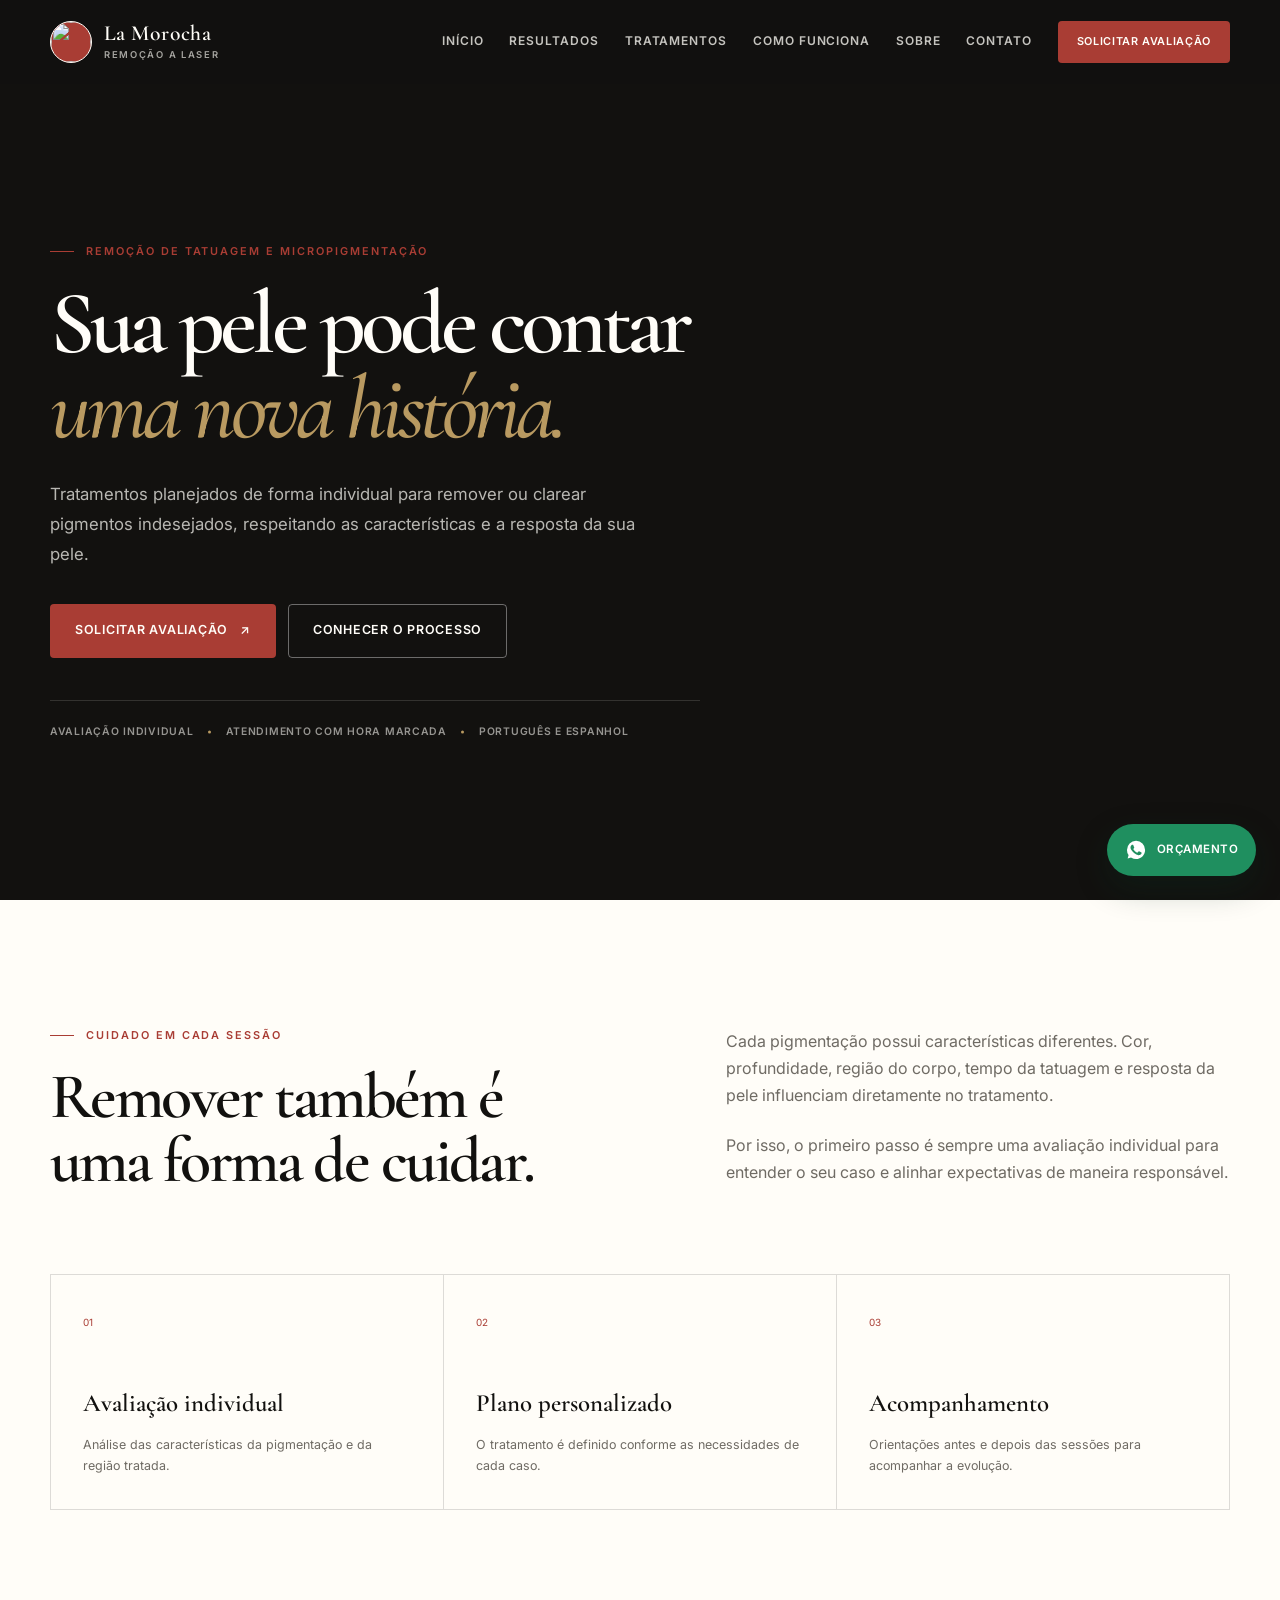
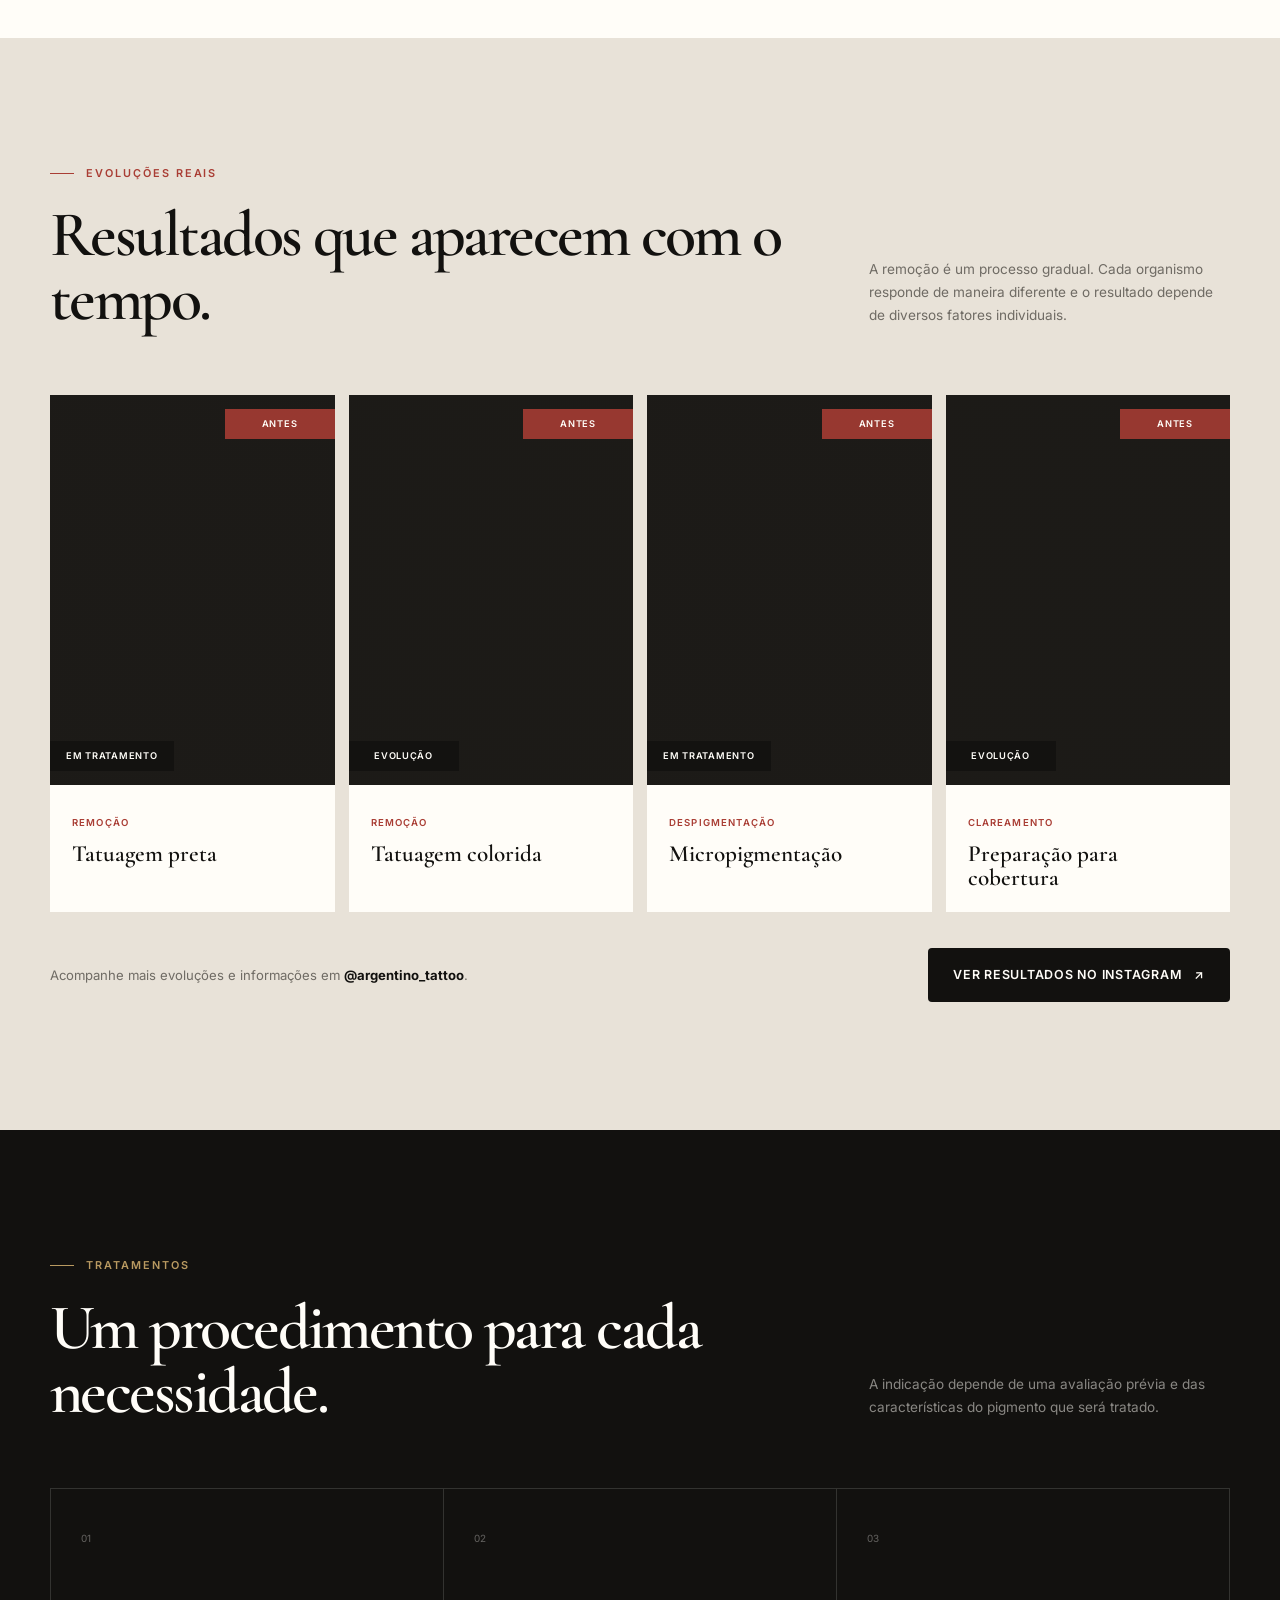
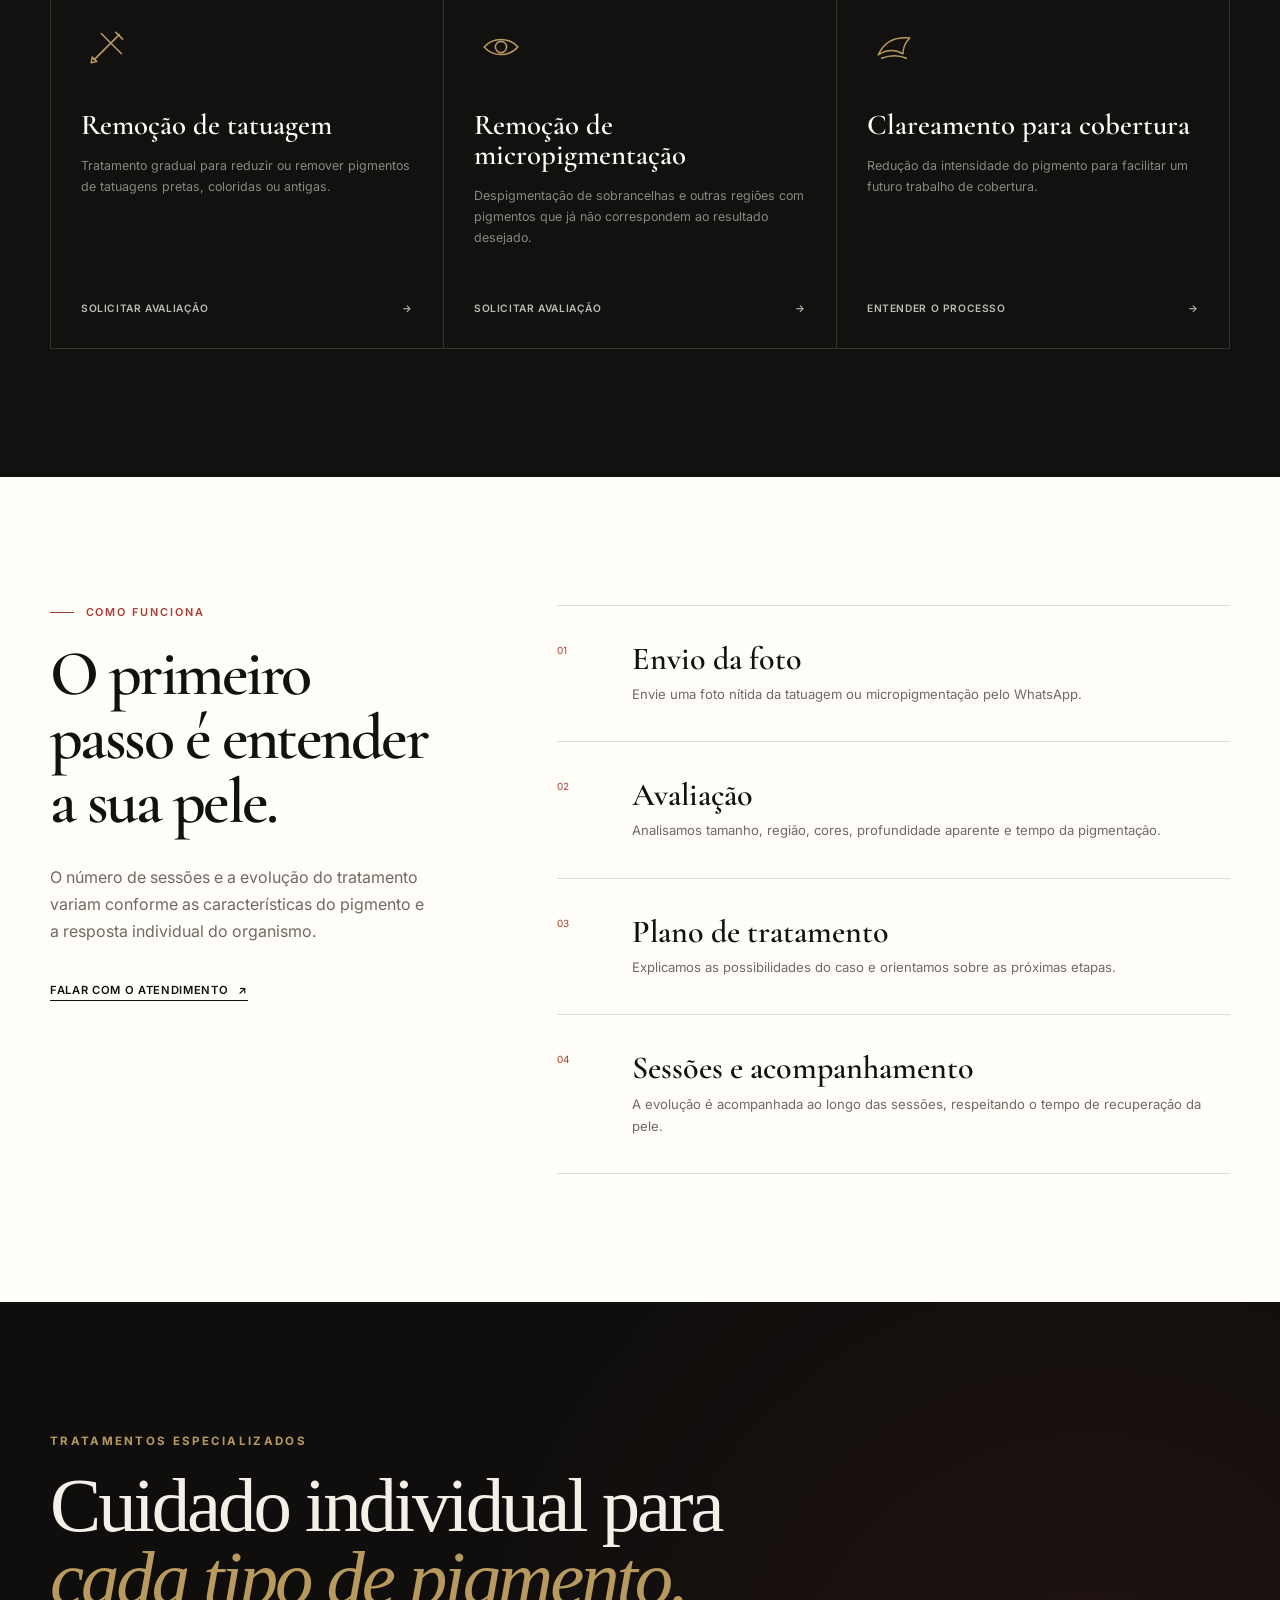
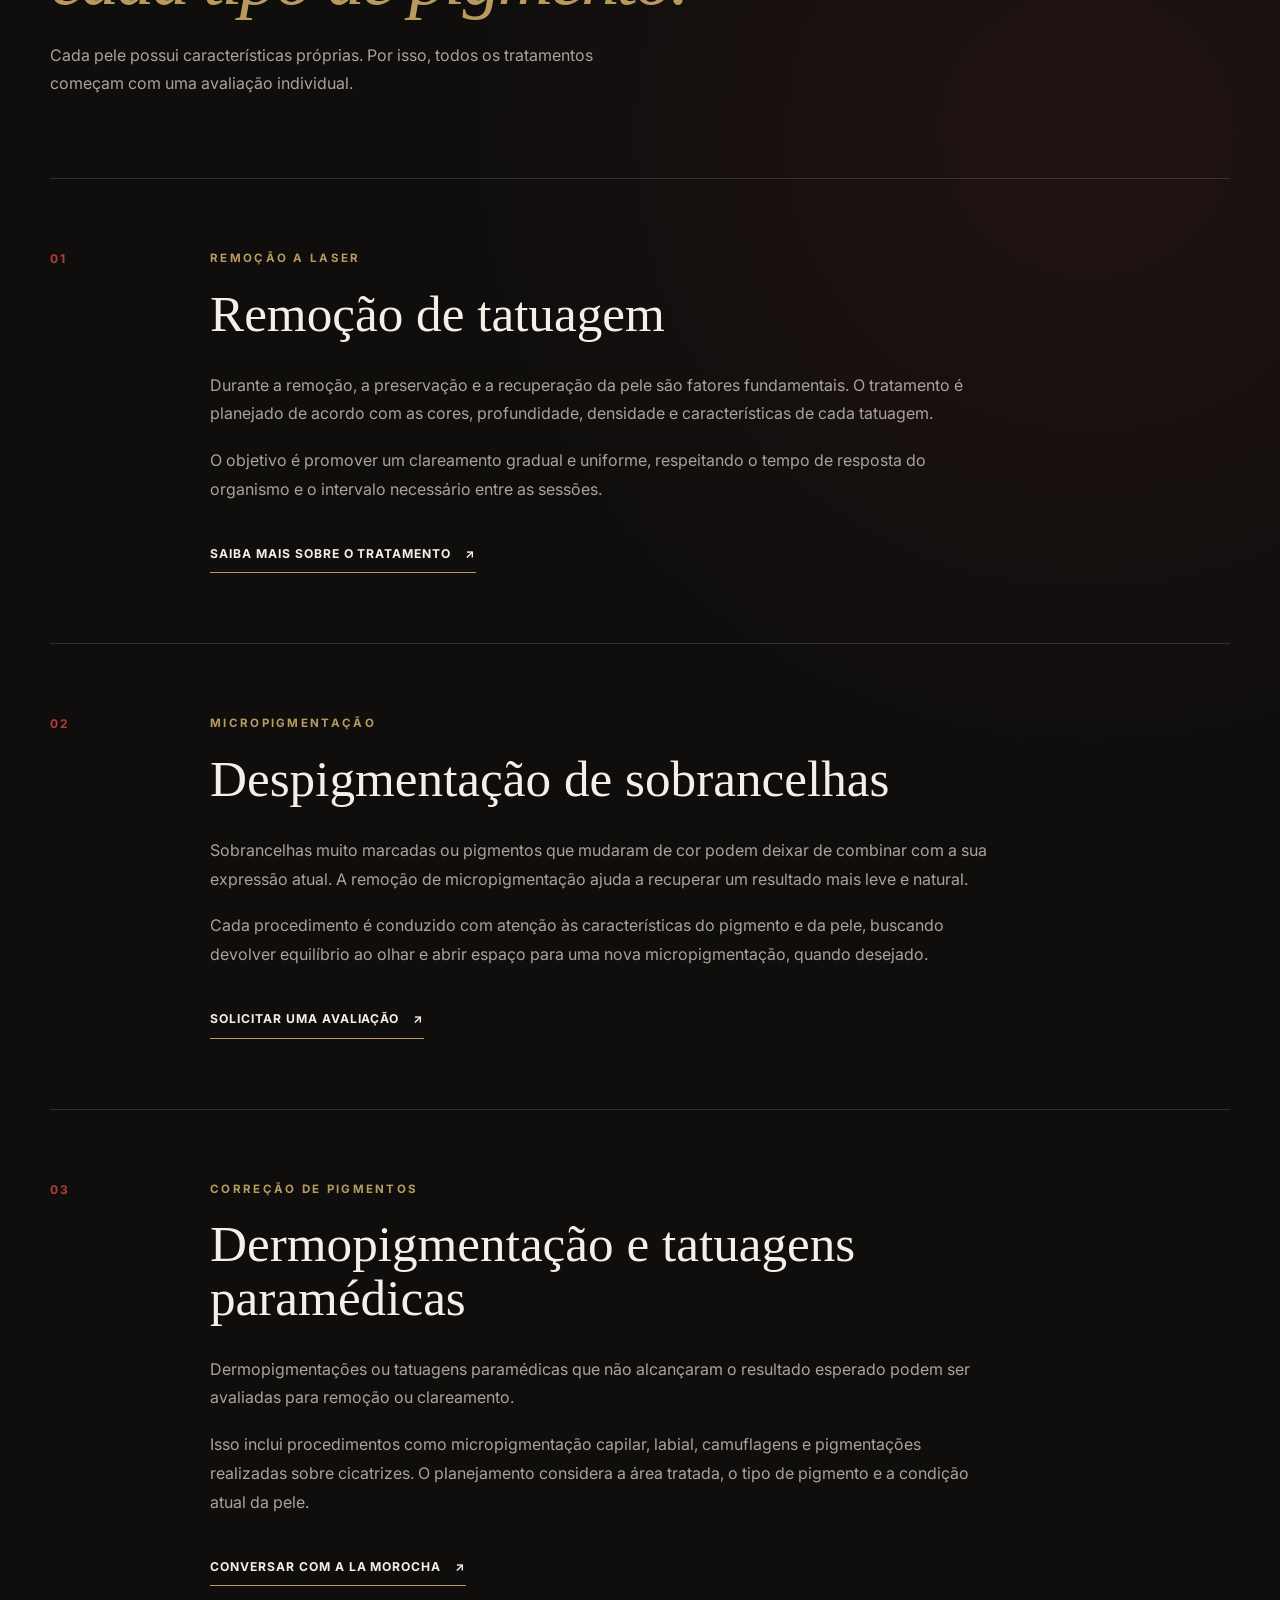
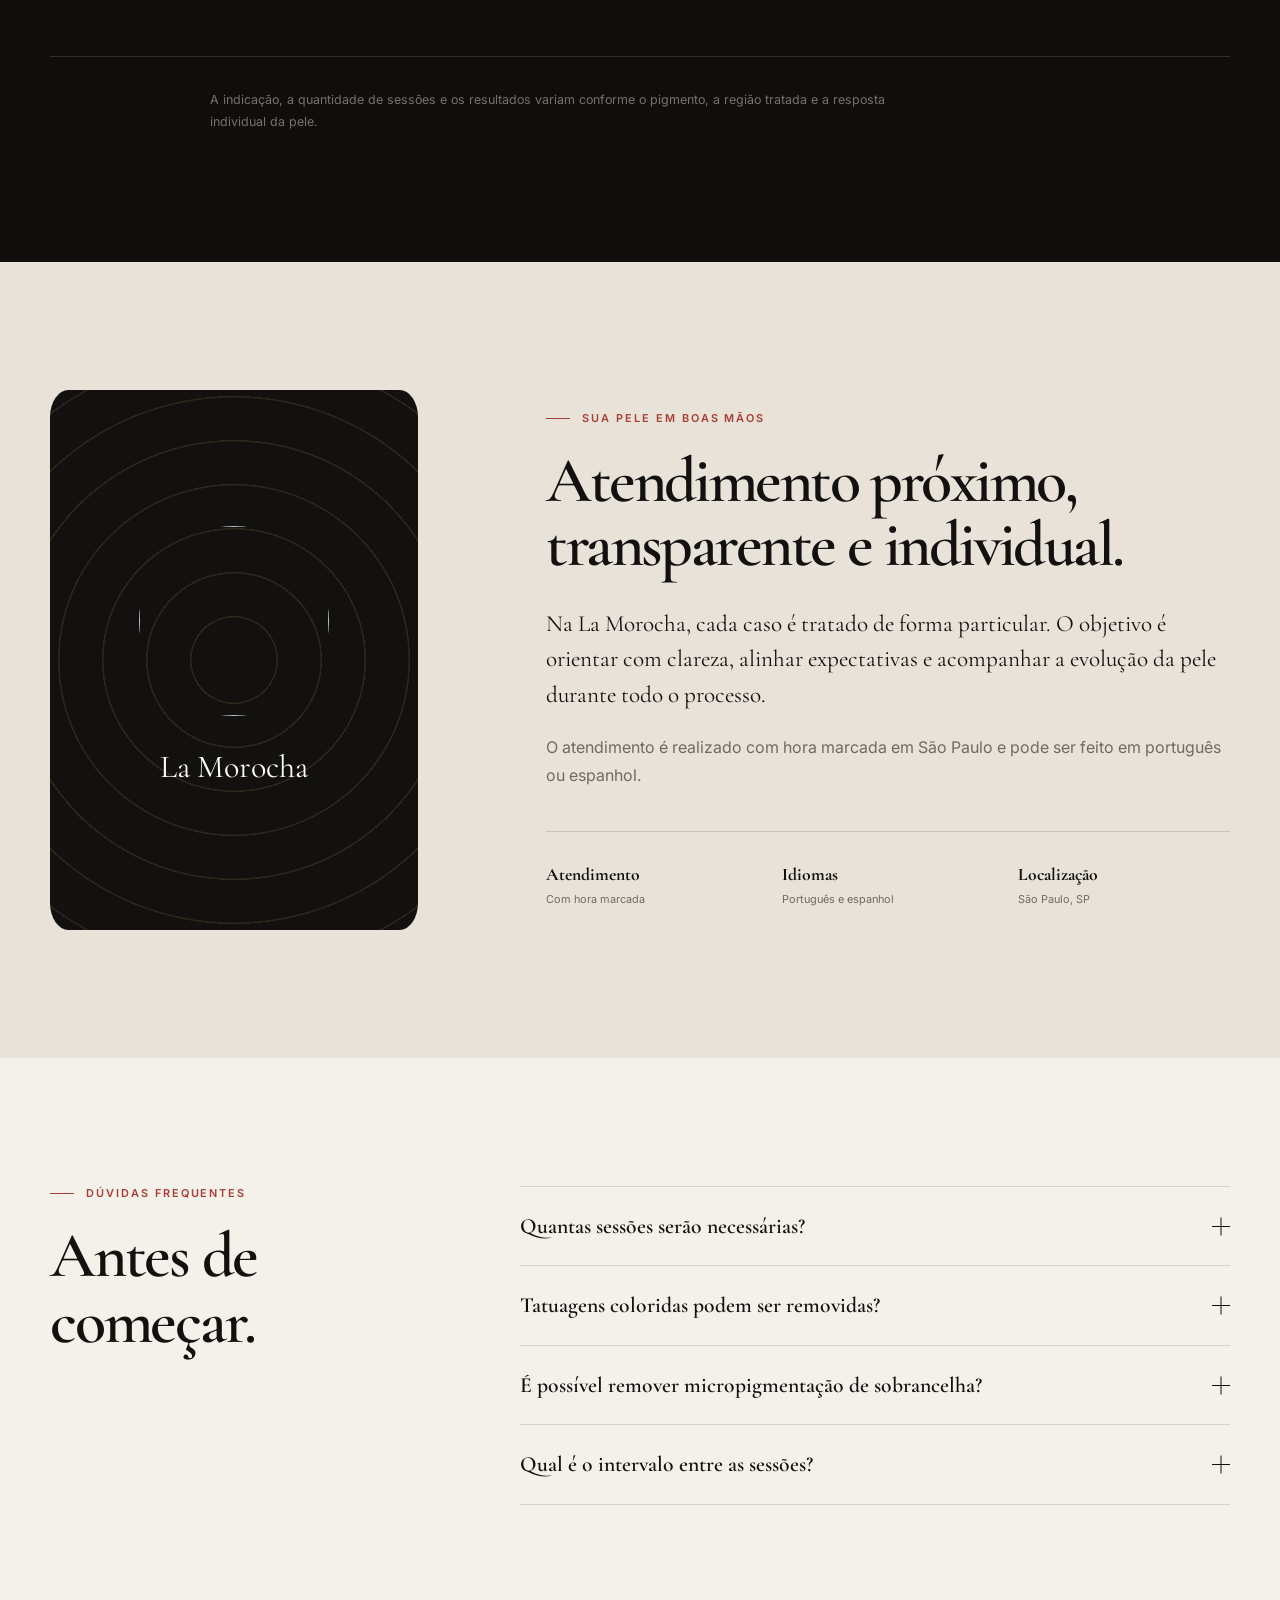
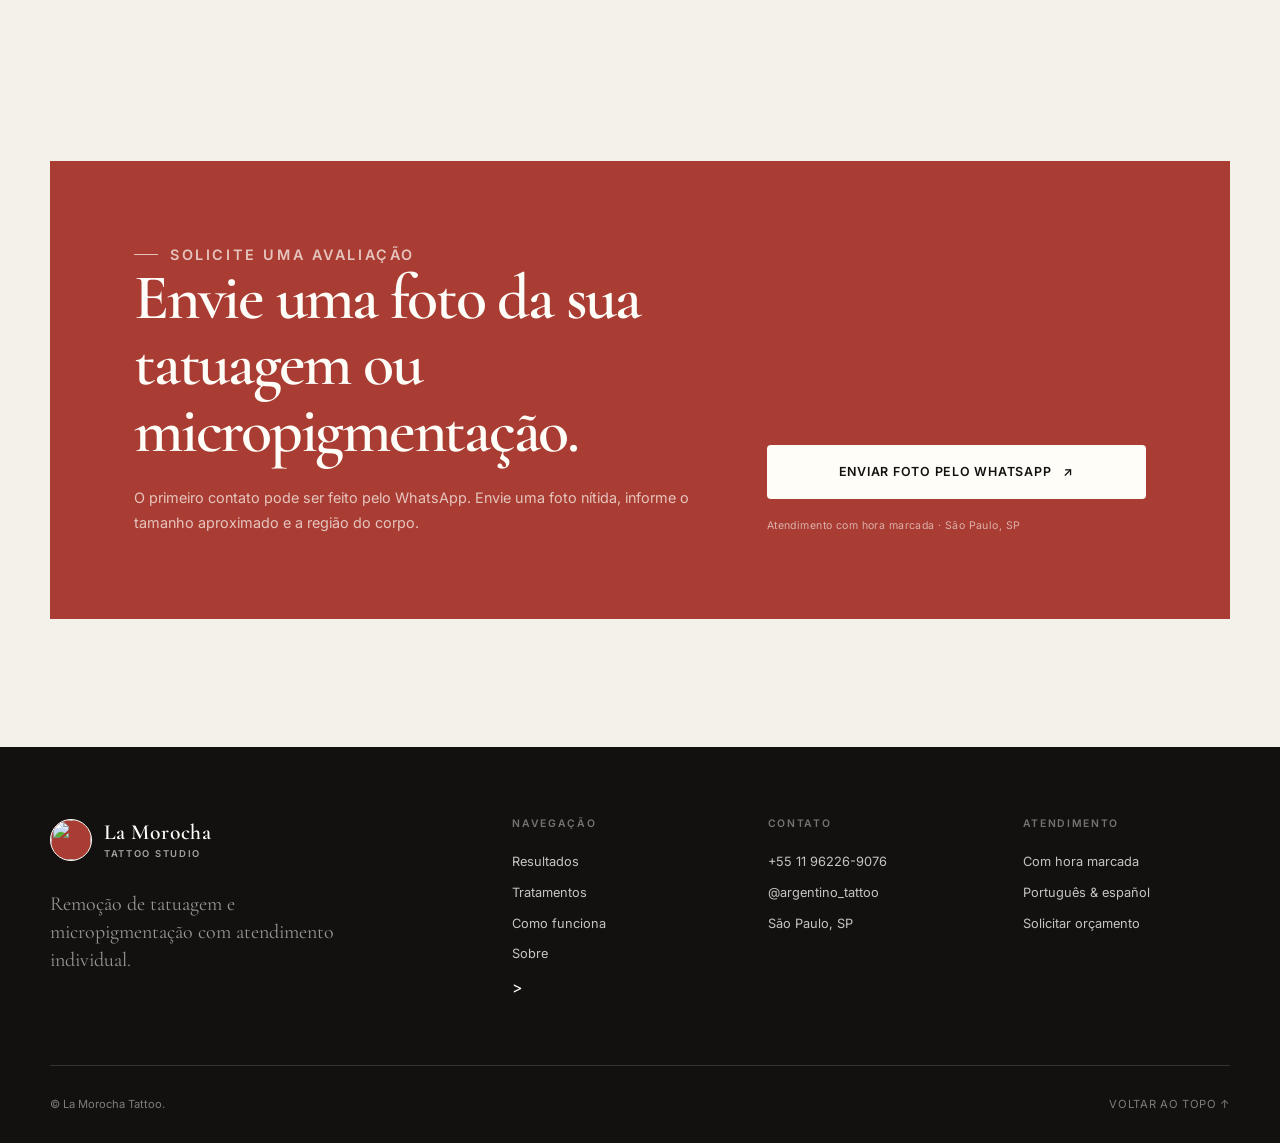
==== commit 4933e68f: "explicações" ====
--- a/index.html
+++ b/index.html
@@ -536,6 +536,127 @@
           </ol>
         </div>
       </section>
+
+      <section class="specialties-section" id="especialidades">
+    <div class="specialties-container">
+
+        <div class="specialties-heading">
+            <span class="section-eyebrow">TRATAMENTOS ESPECIALIZADOS</span>
+
+            <h2>
+                Cuidado individual para
+                <em>cada tipo de pigmento.</em>
+            </h2>
+
+            <p>
+                Cada pele possui características próprias. Por isso, todos os
+                tratamentos começam com uma avaliação individual.
+            </p>
+        </div>
+
+        <article class="specialty-item">
+            <span class="specialty-number">01</span>
+
+            <div class="specialty-content">
+                <span class="specialty-label">REMOÇÃO A LASER</span>
+                <h3>Remoção de tatuagem</h3>
+
+                <p>
+                    Durante a remoção, a preservação e a recuperação da pele são
+                    fatores fundamentais. O tratamento é planejado de acordo com
+                    as cores, profundidade, densidade e características de cada
+                    tatuagem.
+                </p>
+
+                <p>
+                    O objetivo é promover um clareamento gradual e uniforme,
+                    respeitando o tempo de resposta do organismo e o intervalo
+                    necessário entre as sessões.
+                </p>
+
+                <a
+                    href="https://wa.me/55SEUNUMERO?text=Olá! Gostaria de saber mais sobre remoção de tatuagem."
+                    class="specialty-link"
+                    target="_blank"
+                    rel="noopener"
+                >
+                    Saiba mais sobre o tratamento
+                    <span aria-hidden="true">↗</span>
+                </a>
+            </div>
+        </article>
+
+        <article class="specialty-item">
+            <span class="specialty-number">02</span>
+
+            <div class="specialty-content">
+                <span class="specialty-label">MICROPIGMENTAÇÃO</span>
+                <h3>Despigmentação de sobrancelhas</h3>
+
+                <p>
+                    Sobrancelhas muito marcadas ou pigmentos que mudaram de cor
+                    podem deixar de combinar com a sua expressão atual. A remoção
+                    de micropigmentação ajuda a recuperar um resultado mais leve
+                    e natural.
+                </p>
+
+                <p>
+                    Cada procedimento é conduzido com atenção às características
+                    do pigmento e da pele, buscando devolver equilíbrio ao olhar e
+                    abrir espaço para uma nova micropigmentação, quando desejado.
+                </p>
+
+                <a
+                    href="https://wa.me/55SEUNUMERO?text=Olá! Gostaria de saber mais sobre despigmentação de sobrancelhas."
+                    class="specialty-link"
+                    target="_blank"
+                    rel="noopener"
+                >
+                    Solicitar uma avaliação
+                    <span aria-hidden="true">↗</span>
+                </a>
+            </div>
+        </article>
+
+        <article class="specialty-item">
+            <span class="specialty-number">03</span>
+
+            <div class="specialty-content">
+                <span class="specialty-label">CORREÇÃO DE PIGMENTOS</span>
+                <h3>Dermopigmentação e tatuagens paramédicas</h3>
+
+                <p>
+                    Dermopigmentações ou tatuagens paramédicas que não alcançaram
+                    o resultado esperado podem ser avaliadas para remoção ou
+                    clareamento.
+                </p>
+
+                <p>
+                    Isso inclui procedimentos como micropigmentação capilar,
+                    labial, camuflagens e pigmentações realizadas sobre cicatrizes.
+                    O planejamento considera a área tratada, o tipo de pigmento e
+                    a condição atual da pele.
+                </p>
+
+                <a
+                    href="https://wa.me/55SEUNUMERO?text=Olá! Gostaria de solicitar uma avaliação para remoção de dermopigmentação."
+                    class="specialty-link"
+                    target="_blank"
+                    rel="noopener"
+                >
+                    Conversar com a La Morocha
+                    <span aria-hidden="true">↗</span>
+                </a>
+            </div>
+        </article>
+
+        <p class="specialties-disclaimer">
+            A indicação, a quantidade de sessões e os resultados variam conforme
+            o pigmento, a região tratada e a resposta individual da pele.
+        </p>
+
+    </div>
+</section>
 
       <!-- SOBRE -->
       <section
--- a/css/style.css
+++ b/css/style.css
@@ -2014,4 +2014,157 @@
     padding-inline: 16px;
     font-size: 0.68rem;
   }
+}
+
+.specialties-section {
+    padding: 130px 24px;
+    background:
+        radial-gradient(
+            circle at 85% 20%,
+            rgba(181, 61, 53, 0.1),
+            transparent 32%
+        ),
+        #0f0e0d;
+    color: #f4efe7;
+}
+
+.specialties-container {
+    width: min(1180px, 100%);
+    margin: 0 auto;
+}
+
+.specialties-heading {
+    max-width: 720px;
+    margin-bottom: 80px;
+}
+
+.section-eyebrow,
+.specialty-label {
+    display: block;
+    margin-bottom: 18px;
+    color: #b99a5e;
+    font-size: 0.72rem;
+    font-weight: 700;
+    letter-spacing: 0.2em;
+}
+
+.specialties-heading h2 {
+    margin: 0 0 25px;
+    font-family: var(--font-title, Georgia, serif);
+    font-size: clamp(2.7rem, 6vw, 5.5rem);
+    font-weight: 400;
+    line-height: 0.95;
+    letter-spacing: -0.04em;
+}
+
+.specialties-heading h2 em {
+    display: block;
+    color: #b99a5e;
+    font-weight: 400;
+}
+
+.specialties-heading p {
+    max-width: 600px;
+    margin: 0;
+    color: #aaa39b;
+    font-size: 1rem;
+    line-height: 1.8;
+}
+
+.specialty-item {
+    display: grid;
+    grid-template-columns: 120px 1fr;
+    gap: 40px;
+    padding: 70px 0;
+    border-top: 1px solid rgba(255, 255, 255, 0.14);
+}
+
+.specialty-item:last-of-type {
+    border-bottom: 1px solid rgba(255, 255, 255, 0.14);
+}
+
+.specialty-number {
+    color: #b53d35;
+    font-size: 0.75rem;
+    font-weight: 700;
+    letter-spacing: 0.15em;
+}
+
+.specialty-content {
+    max-width: 780px;
+}
+
+.specialty-content h3 {
+    margin: 0 0 30px;
+    font-family: var(--font-title, Georgia, serif);
+    font-size: clamp(2rem, 4vw, 3.8rem);
+    font-weight: 400;
+    line-height: 1.05;
+}
+
+.specialty-content p {
+    margin: 0 0 18px;
+    color: #aaa39b;
+    font-size: 1rem;
+    line-height: 1.8;
+}
+
+.specialty-link {
+    display: inline-flex;
+    align-items: center;
+    gap: 14px;
+    margin-top: 22px;
+    padding-bottom: 8px;
+    border-bottom: 1px solid #b99a5e;
+    color: #f4efe7;
+    font-size: 0.76rem;
+    font-weight: 700;
+    letter-spacing: 0.08em;
+    text-decoration: none;
+    text-transform: uppercase;
+    transition:
+        color 0.3s ease,
+        gap 0.3s ease;
+}
+
+.specialty-link:hover {
+    gap: 20px;
+    color: #b99a5e;
+}
+
+.specialties-disclaimer {
+    max-width: 680px;
+    margin: 32px 0 0 160px;
+    color: #77716b;
+    font-size: 0.78rem;
+    line-height: 1.7;
+}
+
+@media (max-width: 768px) {
+    .specialties-section {
+        padding: 85px 22px;
+    }
+
+    .specialties-heading {
+        margin-bottom: 55px;
+    }
+
+    .specialties-heading h2 {
+        font-size: clamp(2.6rem, 13vw, 4rem);
+        line-height: 1;
+    }
+
+    .specialty-item {
+        grid-template-columns: 1fr;
+        gap: 22px;
+        padding: 55px 0;
+    }
+
+    .specialty-content h3 {
+        font-size: clamp(2rem, 10vw, 3rem);
+    }
+
+    .specialties-disclaimer {
+        margin-left: 0;
+    }
 }
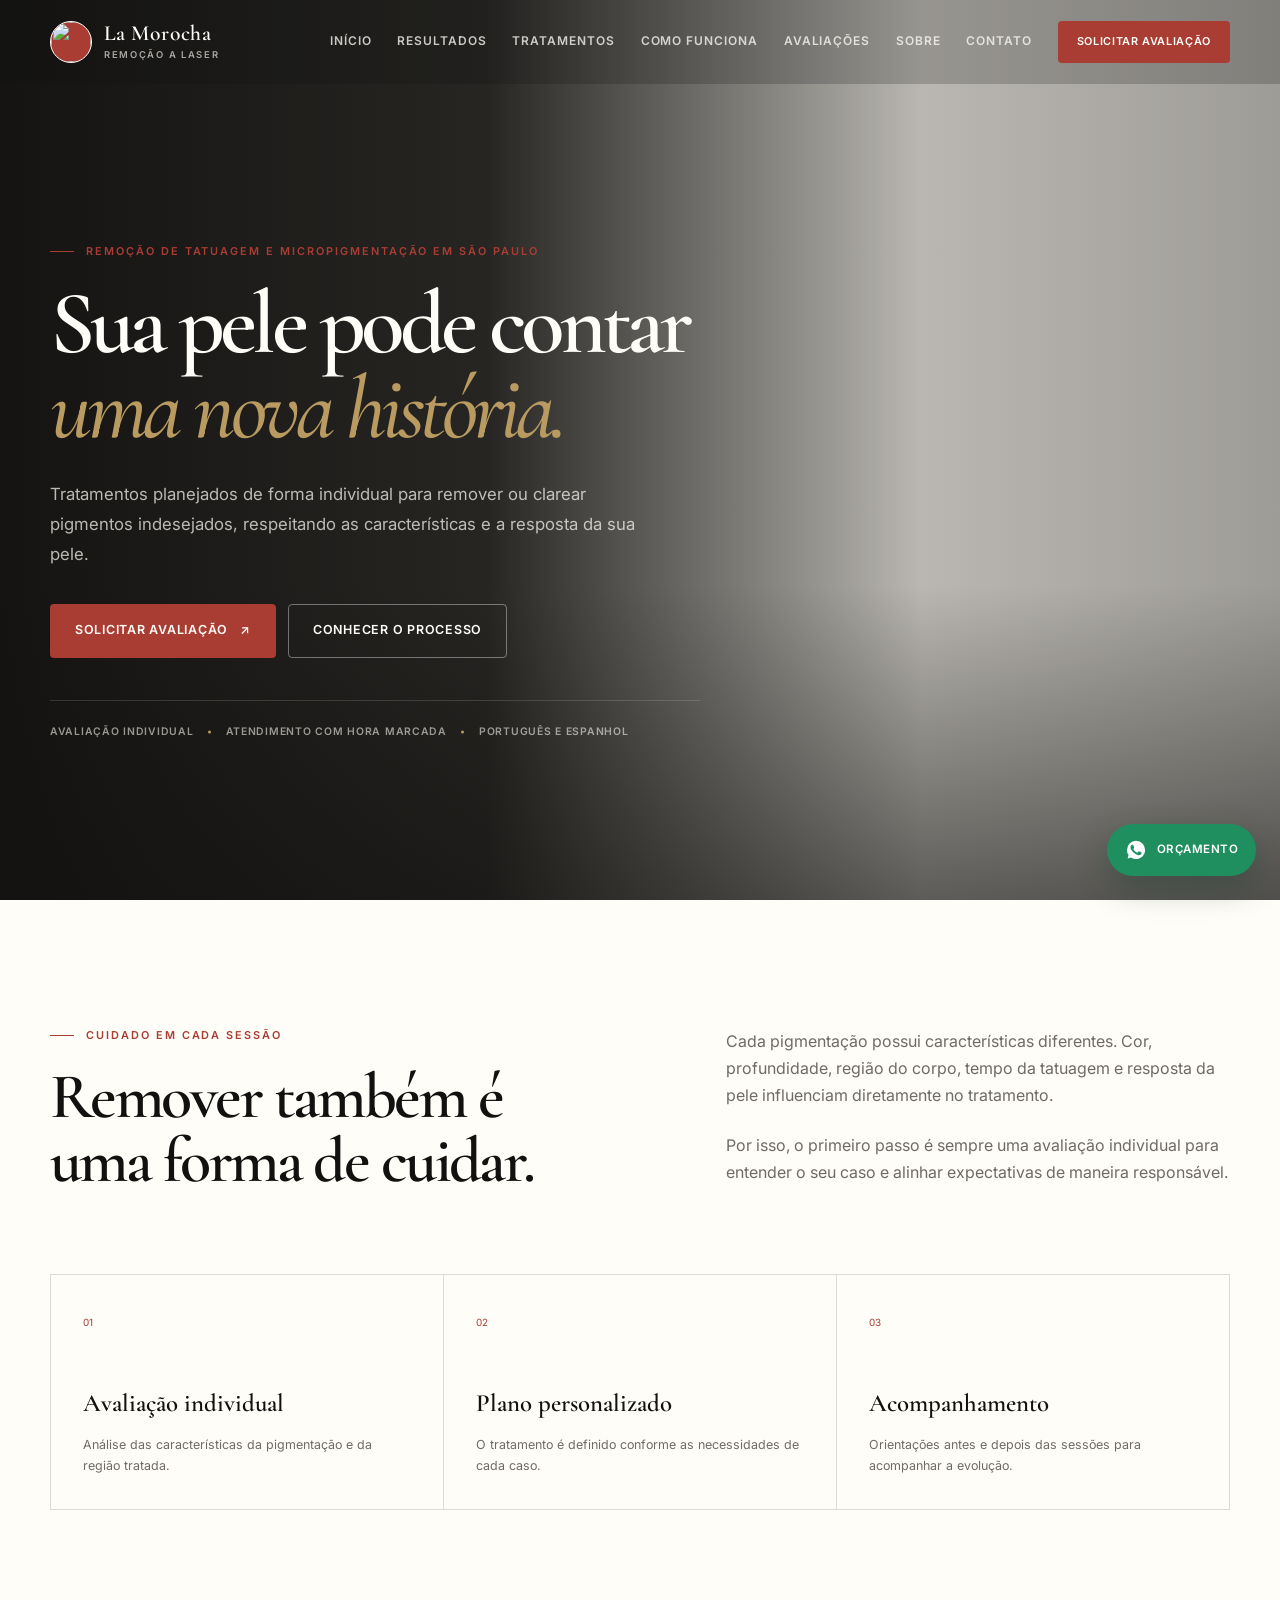
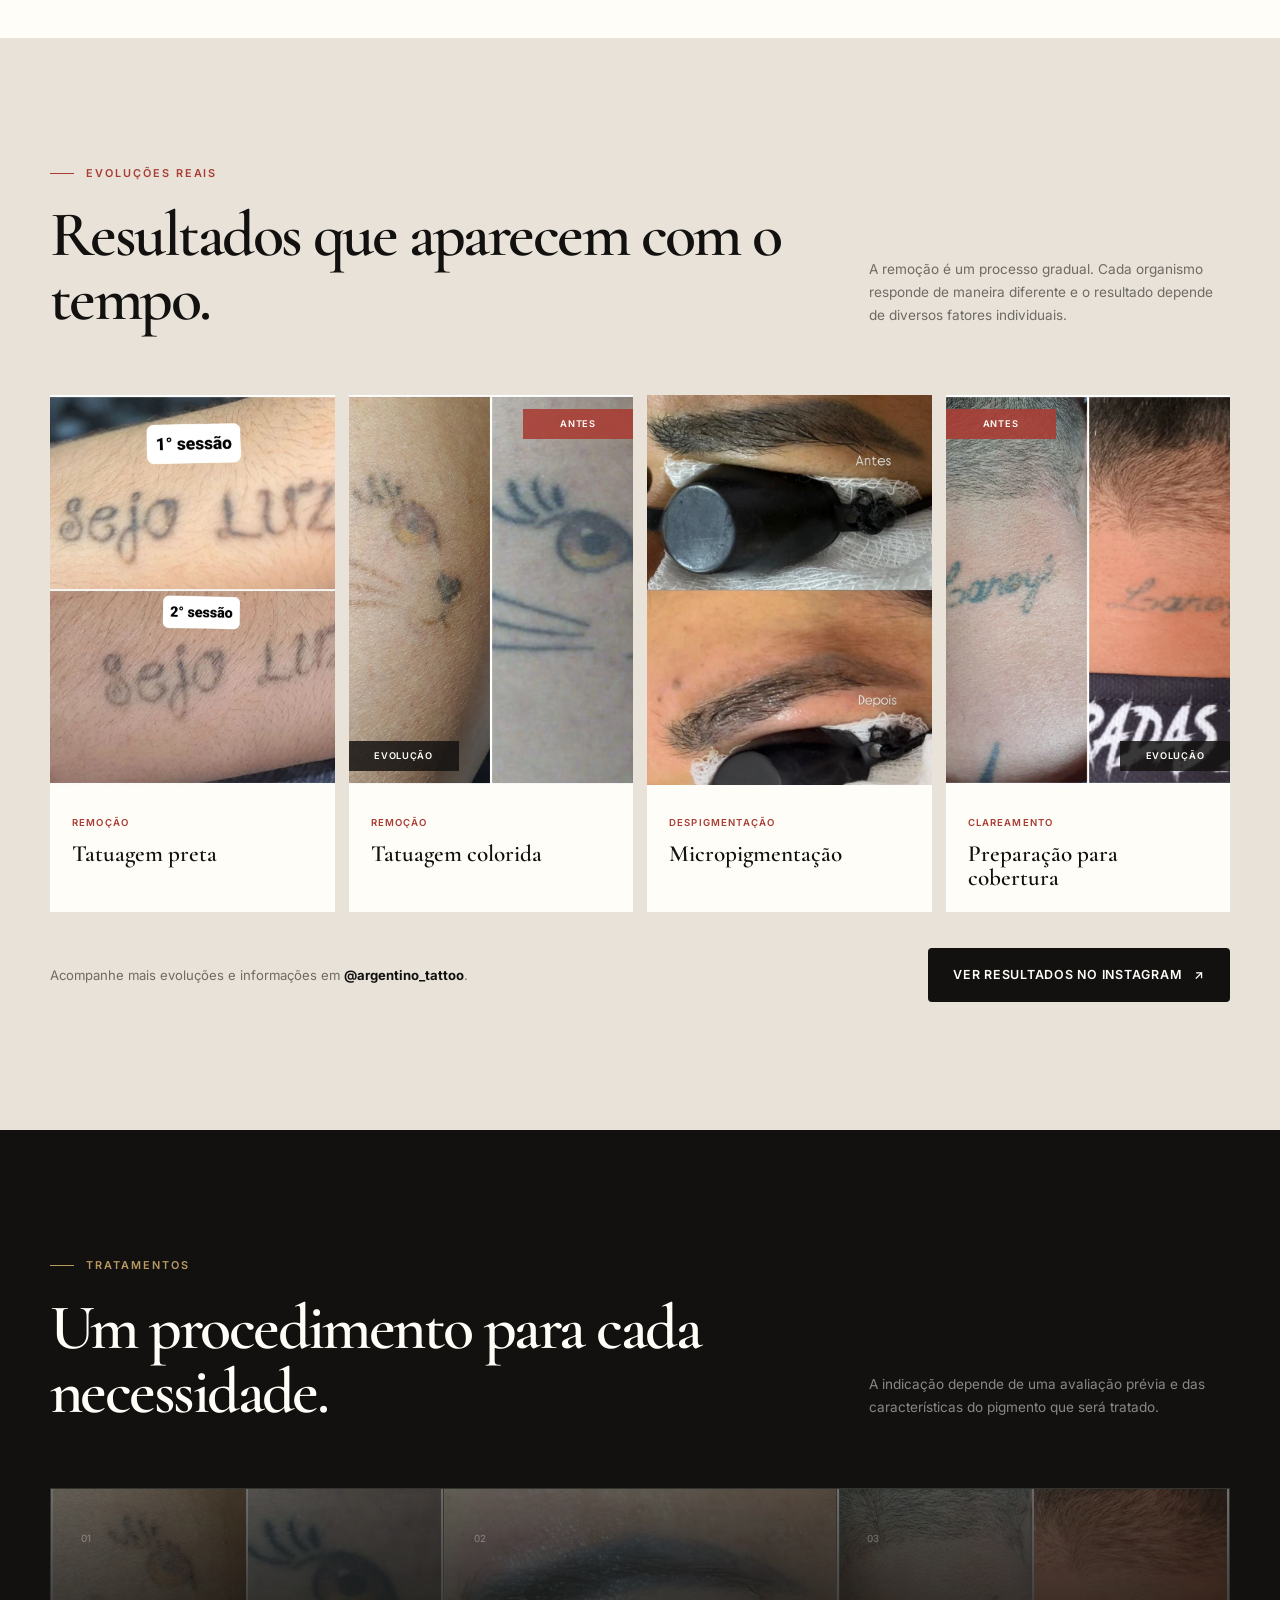
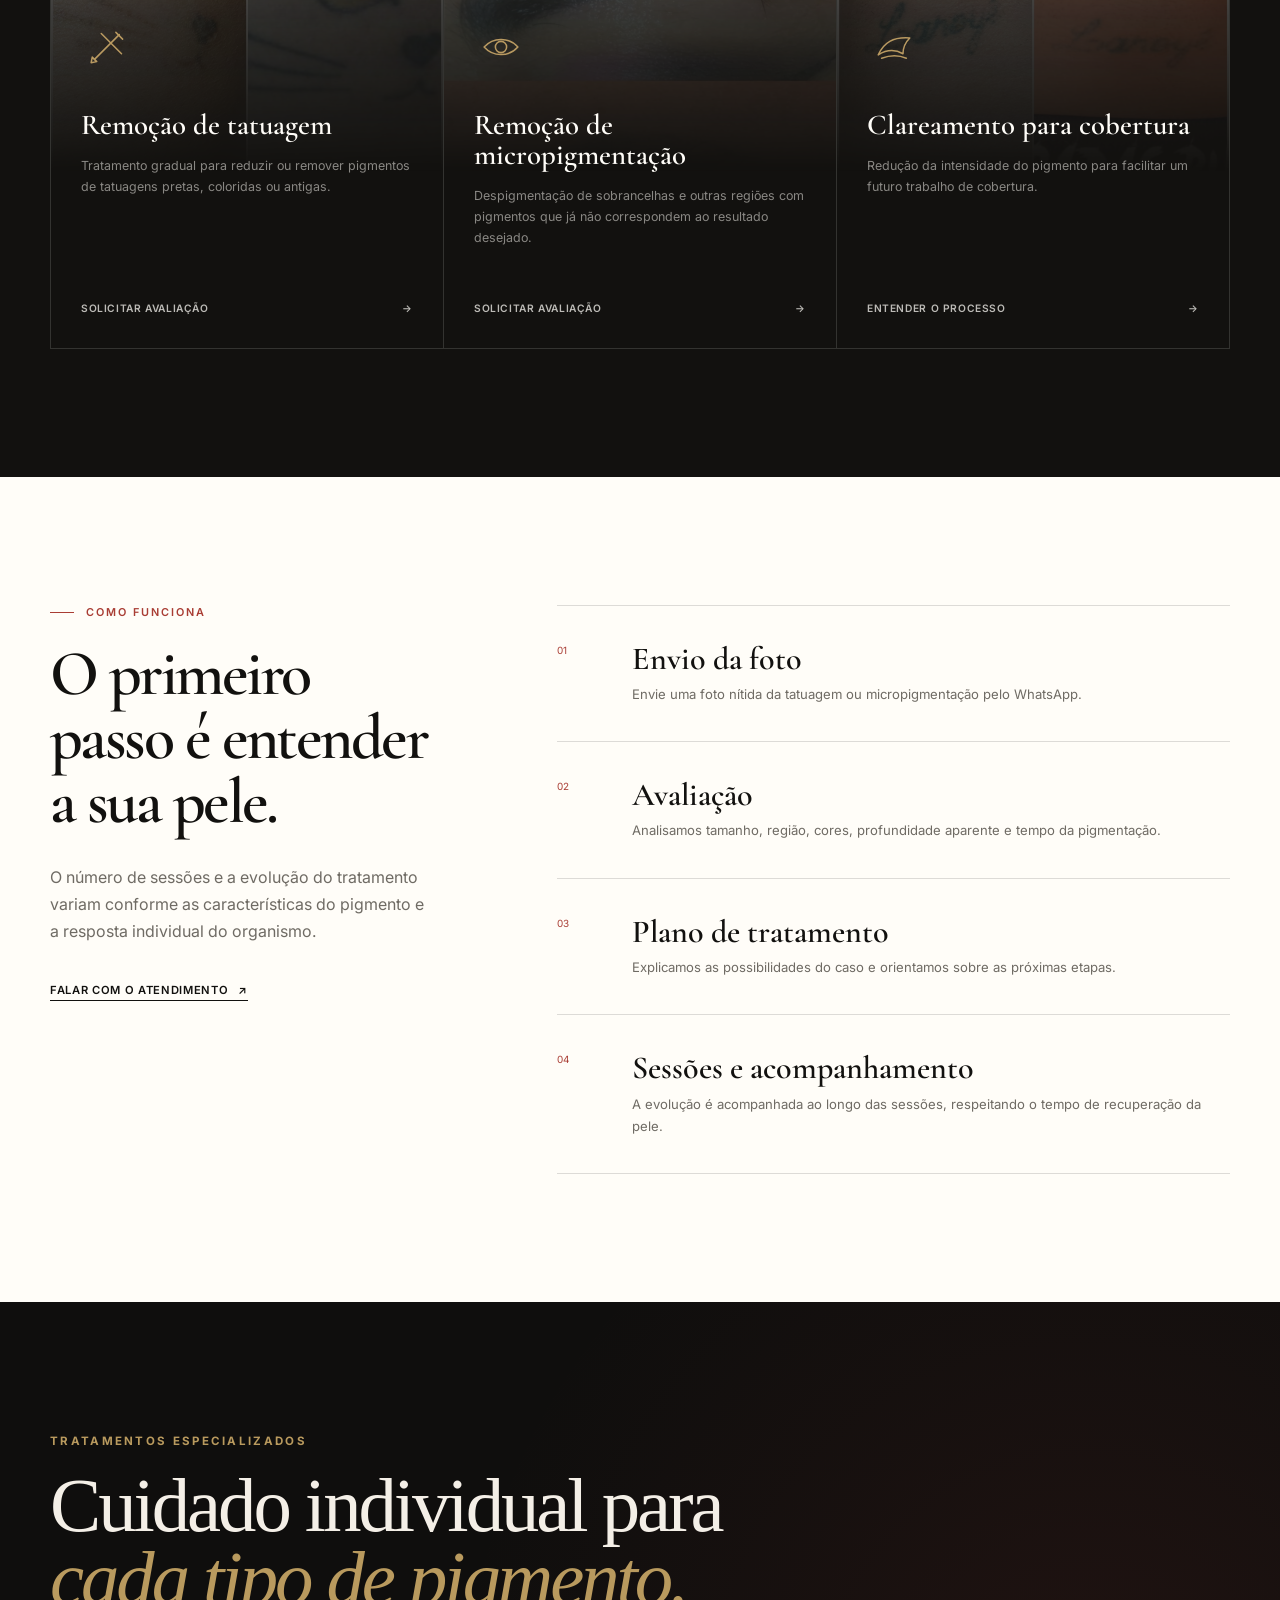
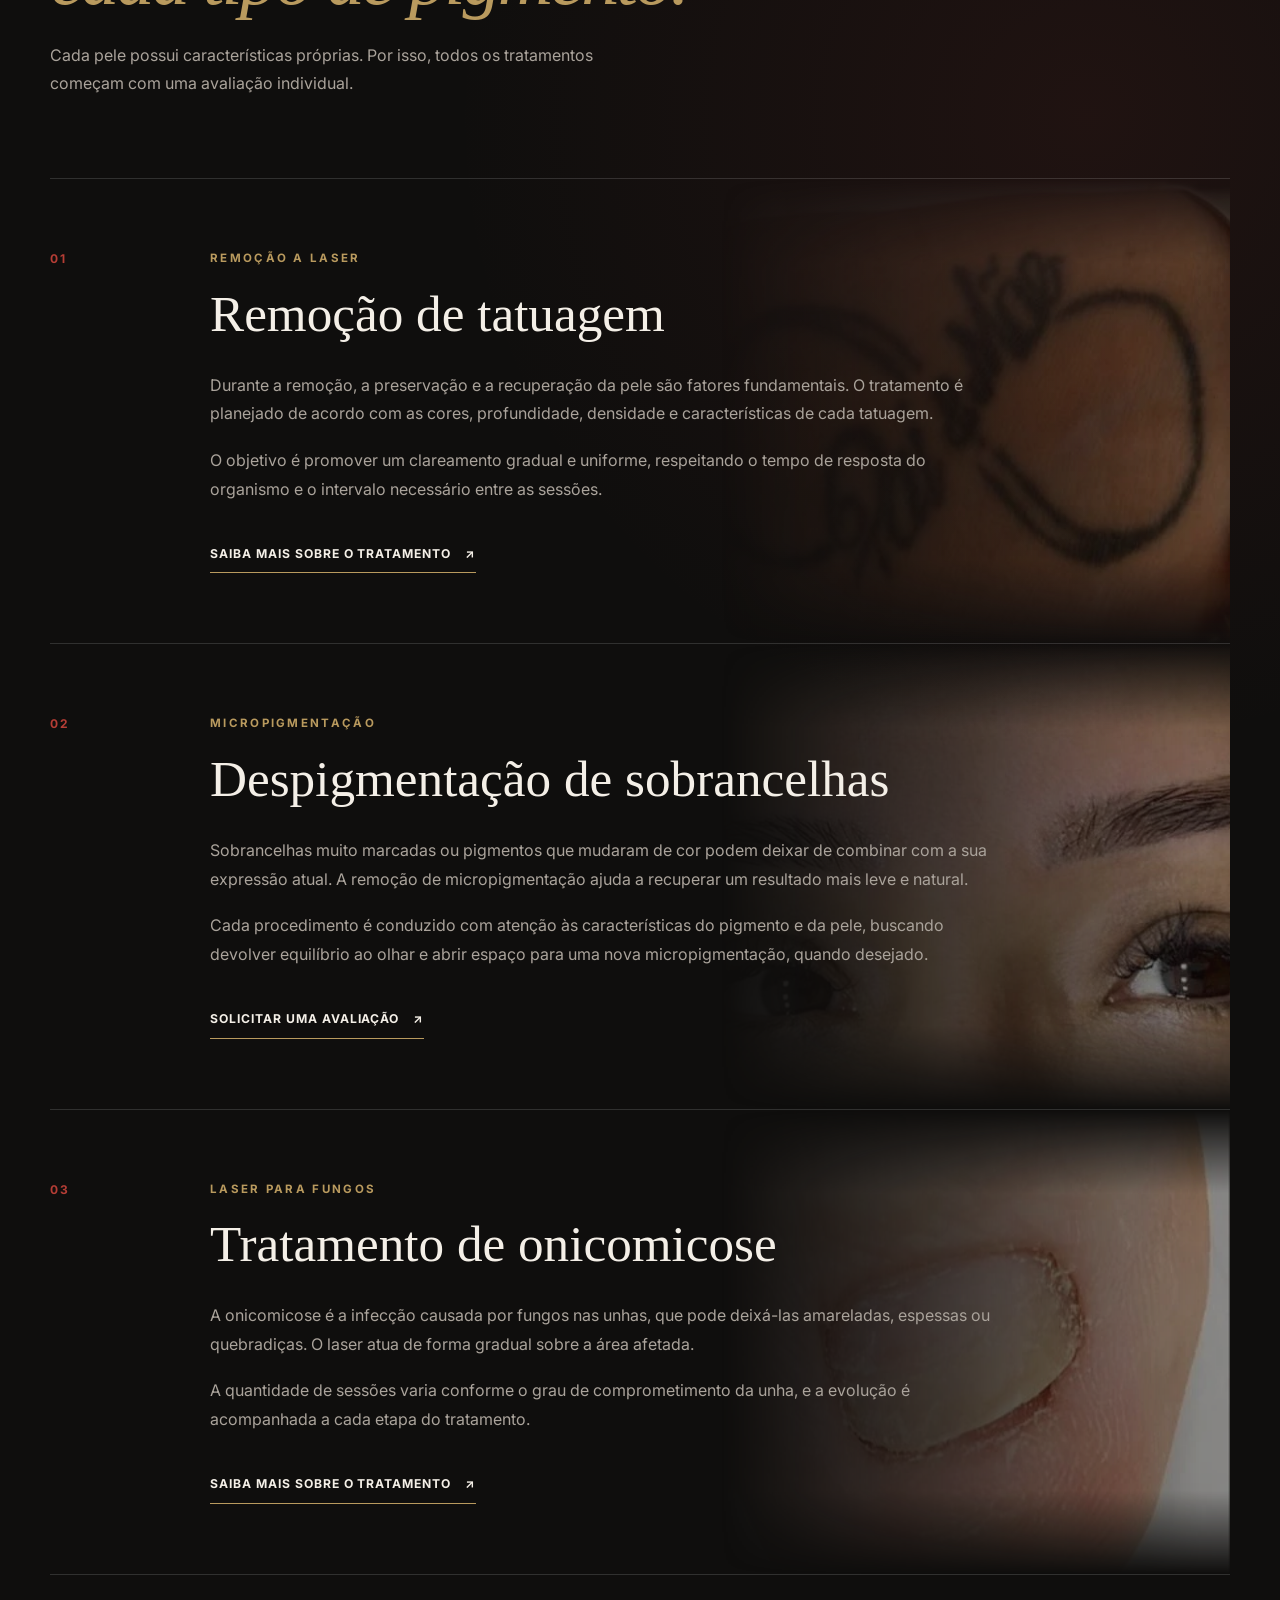
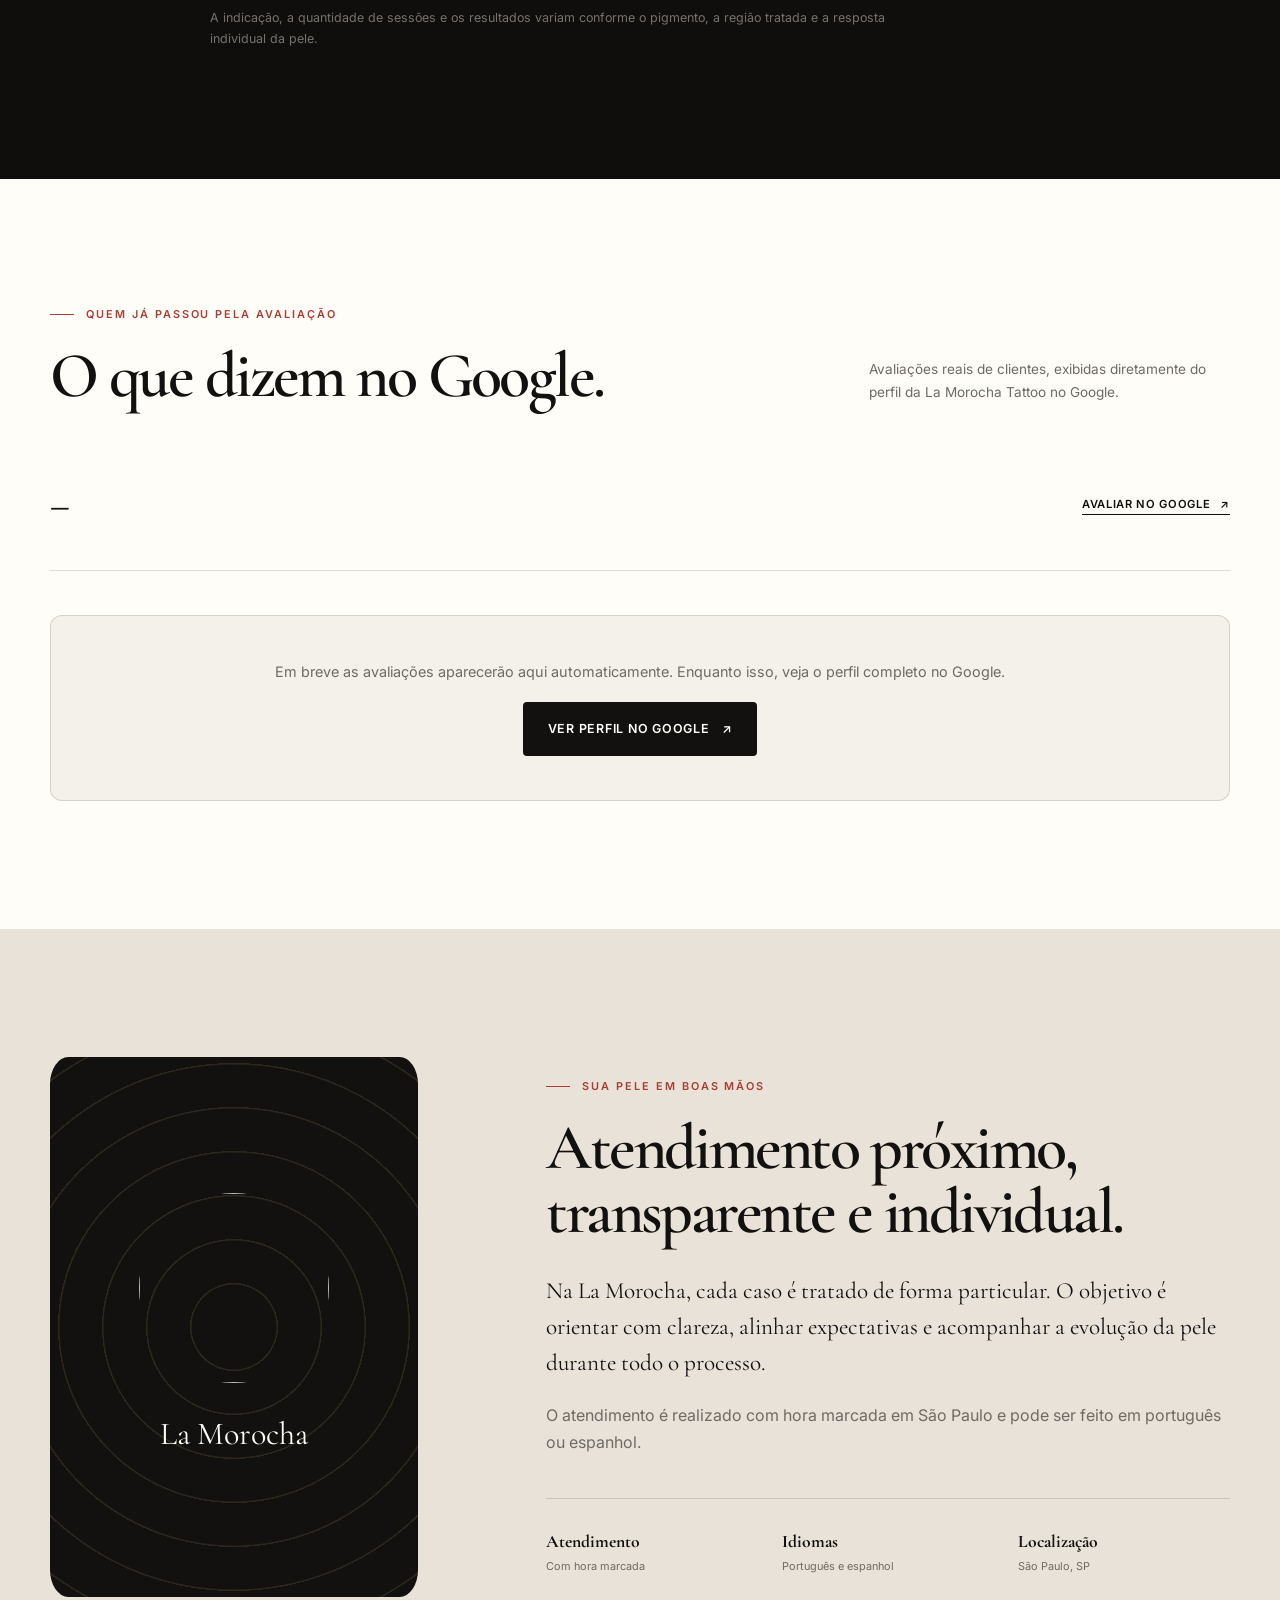
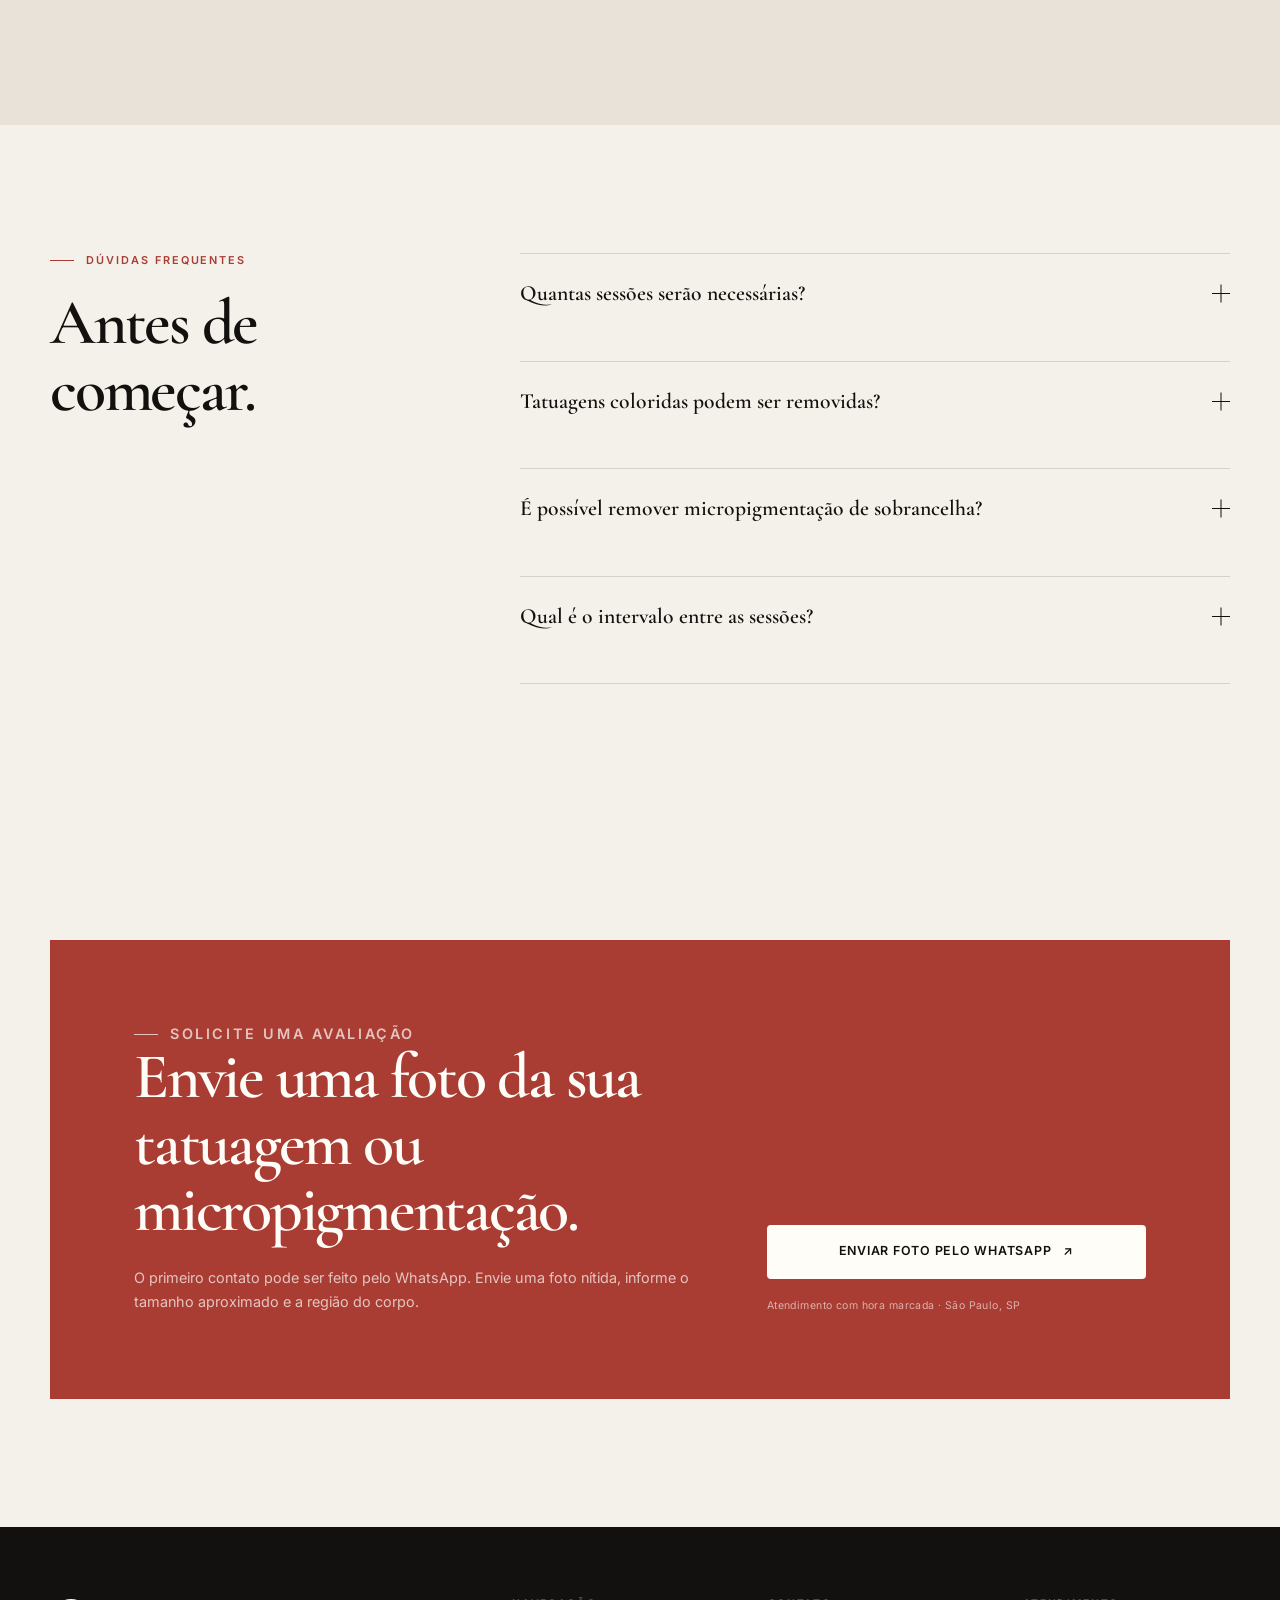
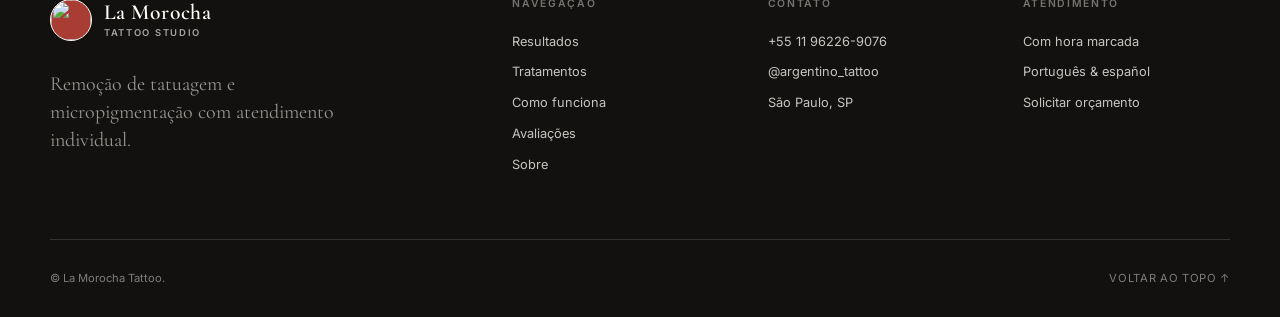
==== commit 41fc3a71: "ajustes para a finalização do site" ====
--- a/index.html
+++ b/index.html
@@ -5,29 +5,45 @@
     <meta name="viewport" content="width=device-width, initial-scale=1" />
     <meta name="theme-color" content="#12110f" />
 
-    <title>
-    La Morocha Tattoo | Remoção de Tatuagem e Micropigmentação em São Paulo
-    </title>
-
-   <meta
-    property="og:description"
-    content="Remoção de tatuagem e micropigmentação com avaliação individual e cuidado com a sua pele."
-    >
-    <meta name="robots" content="index, follow" />
+    <title>Remoção de Tatuagem a Laser em São Paulo | La Morocha Tattoo</title>
+
+    <meta
+      name="description"
+      content="Remoção de tatuagem a laser, despigmentação de sobrancelha e tratamento de onicomicose em São Paulo. Avaliação individual, em português e espanhol."
+    />
+    <meta name="robots" content="index, follow, max-image-preview:large" />
+    <meta name="author" content="La Morocha Tattoo" />
     <link rel="canonical" href="https://www.lamorochatattoo.com/" />
 
     <meta property="og:type" content="website" />
     <meta property="og:locale" content="pt_BR" />
-    <meta property="og:title" content="La Morocha Tattoo" />
+    <meta property="og:site_name" content="La Morocha Tattoo" />
+    <meta property="og:title" content="Remoção de Tatuagem a Laser em São Paulo | La Morocha Tattoo" />
     <meta
       property="og:description"
-      content="Arte, técnica e identidade na sua pele."
+      content="Remoção de tatuagem a laser e despigmentação de micropigmentação em São Paulo, com avaliação individual e cuidado com a sua pele."
     />
     <meta
       property="og:image"
       content="https://www.lamorochatattoo.com/assets/images/hero-desktop.png"
     />
+    <meta property="og:image:type" content="image/png" />
+    <meta property="og:image:width" content="977" />
+    <meta property="og:image:height" content="515" />
+    <meta property="og:image:alt" content="La Morocha Tattoo — remoção de tatuagem e micropigmentação" />
     <meta property="og:url" content="https://www.lamorochatattoo.com/" />
+
+    <meta name="twitter:card" content="summary_large_image" />
+    <meta name="twitter:title" content="Remoção de Tatuagem a Laser em São Paulo | La Morocha Tattoo" />
+    <meta
+      name="twitter:description"
+      content="Remoção de tatuagem a laser e despigmentação de micropigmentação em São Paulo, com avaliação individual."
+    />
+    <meta
+      name="twitter:image"
+      content="https://www.lamorochatattoo.com/assets/images/hero-desktop.png"
+    />
+    <meta name="twitter:image:alt" content="La Morocha Tattoo — remoção de tatuagem e micropigmentação" />
 
     <link rel="icon" href="favicon.ico" sizes="any" />
     <link rel="icon" type="image/png" href="favicon-32x32.png" sizes="32x32" />
@@ -42,23 +58,134 @@
       rel="stylesheet"
     />
 
+    <link rel="preload" as="image" href="assets/images/hero-desktop.png" fetchpriority="high" />
+
     <link rel="stylesheet" href="css/header-footer.css" />
     <link rel="stylesheet" href="css/style.css" />
 
-    <script type="application/ld+json">
+    <script type="application/ld+json" id="business-jsonld">
       {
         "@context": "https://schema.org",
-        "@type": "HealthAndBeautyBusiness",
-        "name": "La Morocha Tattoo",
-        "url": "https://www.lamorochatattoo.com/",
-        "telephone": "+55 11 96226-9076",
-        "image": "https://www.lamorochatattoo.com/assets/images/hero-desktop.png",
-        "areaServed": {
-          "@type": "City",
-          "name": "São Paulo"
-        },
-        "sameAs": ["https://www.instagram.com/argentino_tattoo/"],
-        "availableLanguage": ["Portuguese", "Spanish"]
+        "@graph": [
+          {
+            "@type": "WebSite",
+            "@id": "https://www.lamorochatattoo.com/#site",
+            "url": "https://www.lamorochatattoo.com/",
+            "name": "La Morocha Tattoo",
+            "inLanguage": "pt-BR",
+            "publisher": {
+              "@id": "https://www.lamorochatattoo.com/#negocio"
+            }
+          },
+          {
+            "@type": "TattooParlor",
+            "@id": "https://www.lamorochatattoo.com/#negocio",
+            "name": "La Morocha Tattoo",
+            "url": "https://www.lamorochatattoo.com/",
+            "description": "Remoção de tatuagem a laser, despigmentação de micropigmentação de sobrancelha, clareamento para cobertura e tratamento de onicomicose em São Paulo.",
+            "telephone": "+55 11 96226-9076",
+            "priceRange": "$$",
+            "image": [
+              "https://www.lamorochatattoo.com/assets/images/hero-desktop.png",
+              "https://www.lamorochatattoo.com/assets/images/remocao-tatuagem.webp",
+              "https://www.lamorochatattoo.com/assets/images/despigmentacao.webp"
+            ],
+            "logo": "https://www.lamorochatattoo.com/favicon-192.png",
+            "address": {
+              "@type": "PostalAddress",
+              "addressLocality": "São Paulo",
+              "addressRegion": "SP",
+              "addressCountry": "BR"
+            },
+            "areaServed": {
+              "@type": "City",
+              "name": "São Paulo"
+            },
+            "sameAs": [
+              "https://www.instagram.com/argentino_tattoo/"
+            ],
+            "knowsLanguage": [
+              "pt-BR",
+              "es"
+            ],
+            "hasOfferCatalog": {
+              "@type": "OfferCatalog",
+              "name": "Tratamentos",
+              "itemListElement": [
+                {
+                  "@type": "Offer",
+                  "itemOffered": {
+                    "@type": "Service",
+                    "name": "Remoção de tatuagem a laser",
+                    "areaServed": "São Paulo"
+                  }
+                },
+                {
+                  "@type": "Offer",
+                  "itemOffered": {
+                    "@type": "Service",
+                    "name": "Remoção de micropigmentação de sobrancelha",
+                    "areaServed": "São Paulo"
+                  }
+                },
+                {
+                  "@type": "Offer",
+                  "itemOffered": {
+                    "@type": "Service",
+                    "name": "Clareamento de tatuagem para cobertura",
+                    "areaServed": "São Paulo"
+                  }
+                },
+                {
+                  "@type": "Offer",
+                  "itemOffered": {
+                    "@type": "Service",
+                    "name": "Tratamento de onicomicose a laser",
+                    "areaServed": "São Paulo"
+                  }
+                }
+              ]
+            }
+          },
+          {
+            "@type": "FAQPage",
+            "@id": "https://www.lamorochatattoo.com/#faq",
+            "mainEntity": [
+              {
+                "@type": "Question",
+                "name": "Quantas sessões serão necessárias?",
+                "acceptedAnswer": {
+                  "@type": "Answer",
+                  "text": "A quantidade varia conforme cor, profundidade, região, característica do pigmento, tempo da tatuagem e resposta do organismo. Uma avaliação é necessária para orientar o caso."
+                }
+              },
+              {
+                "@type": "Question",
+                "name": "Tatuagens coloridas podem ser removidas?",
+                "acceptedAnswer": {
+                  "@type": "Answer",
+                  "text": "Cada cor pode responder de forma diferente. A possibilidade de remoção ou clareamento deve ser analisada individualmente."
+                }
+              },
+              {
+                "@type": "Question",
+                "name": "É possível remover micropigmentação de sobrancelha?",
+                "acceptedAnswer": {
+                  "@type": "Answer",
+                  "text": "Sim, dependendo do pigmento utilizado, da profundidade e das condições da região. O primeiro passo é fazer uma avaliação."
+                }
+              },
+              {
+                "@type": "Question",
+                "name": "Qual é o intervalo entre as sessões?",
+                "acceptedAnswer": {
+                  "@type": "Answer",
+                  "text": "O intervalo é definido conforme o procedimento realizado e a recuperação da pele. As orientações são passadas durante o atendimento."
+                }
+              }
+            ]
+          }
+        ]
       }
     </script>
   </head>
@@ -107,6 +234,7 @@
           <a href="#resultados">Resultados</a>
           <a href="#tratamentos">Tratamentos</a>
           <a href="#processo">Como funciona</a>
+          <a href="#avaliacoes">Avaliações</a>
           <a href="#sobre">Sobre</a>
           <a href="#contato">Contato</a>
 
@@ -131,14 +259,14 @@
       >
         <div class="container removal-hero-grid">
           <div class="removal-hero-content">
-            <p class="removal-eyebrow">
-              Remoção de tatuagem e micropigmentação
-            </p>
-
-            <h1 id="hero-title">
+            <h1 class="removal-eyebrow" id="hero-title">
+              Remoção de tatuagem e micropigmentação em São Paulo
+            </h1>
+
+            <p class="removal-hero-title">
               Sua pele pode contar
               <span>uma nova história.</span>
-            </h1>
+            </p>
 
             <p class="removal-hero-description">
               Tratamentos planejados de forma individual para remover ou clarear
@@ -157,7 +285,7 @@
                 <span aria-hidden="true">↗</span>
               </a>
 
-              <a class="button button-ghost" href="#resultados">
+              <a class="button button-ghost" href="#processo">
                 Conhecer o processo
               </a>
             </div>
@@ -167,22 +295,6 @@
               <li>Atendimento com hora marcada</li>
               <li>Português e espanhol</li>
             </ul>
-          </div>
-
-          <div class="removal-hero-visual" aria-hidden="true">
-            <div class="removal-symbol">
-              <img
-                src="favicon-192.png"
-                alt=""
-                width="192"
-                height="192"
-              >
-            </div>
-
-            <div class="removal-visual-text">
-              <span>La Morocha</span>
-              <strong>Laser removal</strong>
-            </div>
           </div>
         </div>
       </section>
@@ -261,28 +373,33 @@
           <div class="results-grid">
             <article class="result-card">
               <div class="result-visual">
+                <img
+                  src="assets/images/remocao-tatuagem-3.webp"
+                  alt="Antes e depois da remoção a laser de tatuagem preta de escrita no antebraço, entre a 1ª e a 2ª sessão"
+                  loading="lazy"
+                  decoding="async"
+                />
+              </div>
+
+              <div class="result-content">
+                <span>Remoção</span>
+                <h3>Tatuagem preta</h3>
+              </div>
+            </article>
+
+            <article class="result-card">
+              <div class="result-visual">
+                <img
+                  src="assets/images/remocao-tatuagem-2.webp"
+                  alt="Antes e depois da remoção a laser de tatuagem colorida de gato"
+                  loading="lazy"
+                  decoding="async"
+                />
                 <span class="result-label result-label-top">
                   Antes
                 </span>
 
                 <span class="result-label result-label-bottom">
-                  Em tratamento
-                </span>
-              </div>
-
-              <div class="result-content">
-                <span>Remoção</span>
-                <h3>Tatuagem preta</h3>
-              </div>
-            </article>
-
-            <article class="result-card">
-              <div class="result-visual">
-                <span class="result-label result-label-top">
-                  Antes
-                </span>
-
-                <span class="result-label result-label-bottom">
                   Evolução
                 </span>
               </div>
@@ -295,13 +412,12 @@
 
             <article class="result-card">
               <div class="result-visual">
-                <span class="result-label result-label-top">
-                  Antes
-                </span>
-
-                <span class="result-label result-label-bottom">
-                  Em tratamento
-                </span>
+                <img
+                  src="assets/images/despigmentacao-2.webp"
+                  alt="Antes e depois da despigmentação a laser de micropigmentação de sobrancelha"
+                  loading="lazy"
+                  decoding="async"
+                />
               </div>
 
               <div class="result-content">
@@ -310,8 +426,14 @@
               </div>
             </article>
 
-            <article class="result-card">
+            <article class="result-card result-card-mirror">
               <div class="result-visual">
+                <img
+                  src="assets/images/remocao-nome.webp"
+                  alt="Antes e depois do clareamento a laser de tatuagem de nome na nuca para cobertura"
+                  loading="lazy"
+                  decoding="async"
+                />
                 <span class="result-label result-label-top">
                   Antes
                 </span>
@@ -370,6 +492,10 @@
 
           <div class="treatments-grid">
             <article class="treatment-card">
+              <div class="treatment-media" aria-hidden="true">
+                <img src="assets/images/remocao-tatuagem-2.webp" alt="" loading="lazy" decoding="async" />
+              </div>
+
               <span class="treatment-number">01</span>
 
               <div class="treatment-icon" aria-hidden="true">
@@ -399,6 +525,10 @@
             </article>
 
             <article class="treatment-card">
+              <div class="treatment-media" aria-hidden="true">
+                <img src="assets/images/despigmentacao-3.webp" alt="" style="object-position: center top" loading="lazy" decoding="async" />
+              </div>
+
               <span class="treatment-number">02</span>
 
               <div class="treatment-icon" aria-hidden="true">
@@ -426,6 +556,10 @@
             </article>
 
             <article class="treatment-card">
+              <div class="treatment-media" aria-hidden="true">
+                <img src="assets/images/remocao-nome.webp" alt="" loading="lazy" decoding="async" />
+              </div>
+
               <span class="treatment-number">03</span>
 
               <div class="treatment-icon" aria-hidden="true">
@@ -575,15 +709,19 @@
                 </p>
 
                 <a
-                    href="https://wa.me/55SEUNUMERO?text=Olá! Gostaria de saber mais sobre remoção de tatuagem."
+                    href="https://wa.me/5511962269076?text=Ol%C3%A1!%20Gostaria%20de%20saber%20mais%20sobre%20remo%C3%A7%C3%A3o%20de%20tatuagem."
                     class="specialty-link"
                     target="_blank"
-                    rel="noopener"
+                    rel="noopener noreferrer"
                 >
                     Saiba mais sobre o tratamento
                     <span aria-hidden="true">↗</span>
                 </a>
             </div>
+
+            <div class="specialty-media" aria-hidden="true">
+                <img src="assets/images/remocao-tatuagem-detalhe.webp" alt="" loading="lazy" decoding="async" />
+            </div>
         </article>
 
         <article class="specialty-item">
@@ -607,46 +745,53 @@
                 </p>
 
                 <a
-                    href="https://wa.me/55SEUNUMERO?text=Olá! Gostaria de saber mais sobre despigmentação de sobrancelhas."
+                    href="https://wa.me/5511962269076?text=Ol%C3%A1!%20Gostaria%20de%20saber%20mais%20sobre%20despigmenta%C3%A7%C3%A3o%20de%20sobrancelhas."
                     class="specialty-link"
                     target="_blank"
-                    rel="noopener"
+                    rel="noopener noreferrer"
                 >
                     Solicitar uma avaliação
                     <span aria-hidden="true">↗</span>
                 </a>
             </div>
+
+            <div class="specialty-media" aria-hidden="true">
+                <img src="assets/images/despigmentacao-detalhe.webp" alt="" loading="lazy" decoding="async" />
+            </div>
         </article>
 
         <article class="specialty-item">
             <span class="specialty-number">03</span>
 
             <div class="specialty-content">
-                <span class="specialty-label">CORREÇÃO DE PIGMENTOS</span>
-                <h3>Dermopigmentação e tatuagens paramédicas</h3>
-
-                <p>
-                    Dermopigmentações ou tatuagens paramédicas que não alcançaram
-                    o resultado esperado podem ser avaliadas para remoção ou
-                    clareamento.
-                </p>
-
-                <p>
-                    Isso inclui procedimentos como micropigmentação capilar,
-                    labial, camuflagens e pigmentações realizadas sobre cicatrizes.
-                    O planejamento considera a área tratada, o tipo de pigmento e
-                    a condição atual da pele.
+                <span class="specialty-label">LASER PARA FUNGOS</span>
+                <h3>Tratamento de onicomicose</h3>
+
+                <p>
+                    A onicomicose é a infecção causada por fungos nas unhas, que
+                    pode deixá-las amareladas, espessas ou quebradiças. O laser
+                    atua de forma gradual sobre a área afetada.
+                </p>
+
+                <p>
+                    A quantidade de sessões varia conforme o grau de
+                    comprometimento da unha, e a evolução é acompanhada a cada
+                    etapa do tratamento.
                 </p>
 
                 <a
-                    href="https://wa.me/55SEUNUMERO?text=Olá! Gostaria de solicitar uma avaliação para remoção de dermopigmentação."
+                    href="https://wa.me/5511962269076?text=Ol%C3%A1!%20Gostaria%20de%20saber%20mais%20sobre%20o%20tratamento%20de%20onicomicose."
                     class="specialty-link"
                     target="_blank"
-                    rel="noopener"
+                    rel="noopener noreferrer"
                 >
-                    Conversar com a La Morocha
+                    Saiba mais sobre o tratamento
                     <span aria-hidden="true">↗</span>
                 </a>
+            </div>
+
+            <div class="specialty-media" aria-hidden="true">
+                <img src="assets/images/onicomicose-detalhe.webp" alt="" loading="lazy" decoding="async" />
             </div>
         </article>
 
@@ -657,6 +802,54 @@
 
     </div>
 </section>
+
+      <!-- AVALIAÇÕES GOOGLE -->
+      <section
+        class="reviews removal-section"
+        id="avaliacoes"
+        aria-labelledby="reviews-title"
+        data-google-reviews
+        data-featurable-id="COLOQUE_SEU_WIDGET_ID_AQUI"
+      >
+        <div class="container">
+          <div class="removal-section-heading">
+            <div>
+              <p class="removal-eyebrow">Quem já passou pela avaliação</p>
+              <h2 id="reviews-title">O que dizem no Google.</h2>
+            </div>
+
+            <p>
+              Avaliações reais de clientes, exibidas diretamente do perfil da
+              La Morocha Tattoo no Google.
+            </p>
+          </div>
+
+          <div class="reviews-summary" data-reviews-summary hidden>
+            <div class="reviews-score">
+              <strong data-reviews-rating>–</strong>
+              <div class="reviews-stars" data-reviews-stars aria-hidden="true"></div>
+              <span data-reviews-count></span>
+            </div>
+
+            <a
+              class="removal-text-link reviews-write"
+              data-reviews-write-link
+              href="https://share.google/xSorwOc66yfTf3s5g"
+              target="_blank"
+              rel="noopener noreferrer"
+            >
+              Avaliar no Google
+              <span aria-hidden="true">↗</span>
+            </a>
+          </div>
+
+          <div class="reviews-grid" data-reviews-grid>
+            <p class="reviews-placeholder" data-reviews-placeholder>
+              Carregando avaliações do Google…
+            </p>
+          </div>
+        </div>
+      </section>
 
       <!-- SOBRE -->
       <section
@@ -735,7 +928,7 @@
                 </button>
               </h3>
 
-              <div class="accordion-panel" hidden>
+              <div class="accordion-panel" aria-hidden="true">
                 <p>
                   A quantidade varia conforme cor, profundidade, região,
                   característica do pigmento, tempo da tatuagem e resposta do
@@ -752,7 +945,7 @@
                 </button>
               </h3>
 
-              <div class="accordion-panel" hidden>
+              <div class="accordion-panel" aria-hidden="true">
                 <p>
                   Cada cor pode responder de forma diferente. A possibilidade de
                   remoção ou clareamento deve ser analisada individualmente.
@@ -768,7 +961,7 @@
                 </button>
               </h3>
 
-              <div class="accordion-panel" hidden>
+              <div class="accordion-panel" aria-hidden="true">
                 <p>
                   Sim, dependendo do pigmento utilizado, da profundidade e das
                   condições da região. O primeiro passo é fazer uma avaliação.
@@ -784,7 +977,7 @@
                 </button>
               </h3>
 
-              <div class="accordion-panel" hidden>
+              <div class="accordion-panel" aria-hidden="true">
                 <p>
                   O intervalo é definido conforme o procedimento realizado e a
                   recuperação da pele. As orientações são passadas durante o
@@ -867,7 +1060,8 @@
           <a href="#resultados">Resultados</a>
           <a href="#tratamentos">Tratamentos</a>
           <a href="#processo">Como funciona</a>
-          <a href="#sobre">Sobre</a>>
+          <a href="#avaliacoes">Avaliações</a>
+          <a href="#sobre">Sobre</a>
         </div>
 
         <div class="footer-column">
@@ -920,5 +1114,6 @@
 
     <script src="js/header-footer.js" defer></script>
     <script src="js/script.js" defer></script>
+    <script src="js/google-reviews.js" defer></script>
   </body>
 </html>
--- a/css/style.css
+++ b/css/style.css
@@ -1,36 +1,3 @@
-.section {
-  padding-block: clamp(88px, 10vw, 144px);
-}
-
-.section-dark {
-  background: var(--color-ink);
-  color: var(--color-white);
-}
-
-.eyebrow {
-  display: flex;
-  margin: 0 0 22px;
-  align-items: center;
-  gap: 12px;
-  color: var(--color-accent);
-  font-size: 0.68rem;
-  font-weight: 600;
-  letter-spacing: 0.18em;
-  line-height: 1.4;
-  text-transform: uppercase;
-}
-
-.eyebrow::before {
-  width: 24px;
-  height: 1px;
-  background: currentColor;
-  content: "";
-}
-
-.section-dark .eyebrow {
-  color: var(--color-gold);
-}
-
 h1,
 h2,
 h3,
@@ -50,715 +17,6 @@
   margin-bottom: 0;
   font-size: clamp(2.65rem, 5vw, 4.7rem);
   letter-spacing: -0.035em;
-}
-
-.hero {
-  position: relative;
-  display: grid;
-  min-height: max(720px, 100svh);
-  align-items: center;
-  overflow: hidden;
-  background: var(--color-ink);
-  color: var(--color-white);
-}
-
-.hero::after {
-  position: absolute;
-  z-index: 1;
-  inset: 0;
-  background:
-    linear-gradient(
-      90deg,
-      rgba(18, 17, 15, 0.99) 0%,
-      rgba(18, 17, 15, 0.91) 38%,
-      rgba(18, 17, 15, 0.26) 72%,
-      rgba(18, 17, 15, 0.38) 100%
-    ),
-    linear-gradient(0deg, rgba(18, 17, 15, 0.55), transparent 35%);
-  content: "";
-}
-
-.hero-art {
-  position: absolute;
-  inset: 0;
-}
-
-.hero-art picture,
-.hero-art img {
-  width: 100%;
-  height: 100%;
-}
-
-.hero-art img {
-  object-fit: cover;
-  object-position: center;
-  filter: saturate(0.7) contrast(1.04);
-  transform: scale(1.015);
-}
-
-.hero-grid {
-  position: relative;
-  z-index: 2;
-  display: grid;
-  padding-top: calc(var(--header-height) + 48px);
-  padding-bottom: 72px;
-  grid-template-columns: minmax(0, 650px) 1fr;
-}
-
-.hero-content {
-  grid-column: 1;
-}
-
-.hero h1 {
-  max-width: 680px;
-  margin: 0 0 26px;
-  font-size: clamp(4rem, 7vw, 7.1rem);
-  letter-spacing: -0.055em;
-}
-
-.hero h1 span {
-  display: block;
-  color: var(--color-gold);
-  font-style: italic;
-  font-weight: 500;
-}
-
-.hero-description {
-  max-width: 560px;
-  margin-bottom: 34px;
-  color: rgba(255, 253, 248, 0.72);
-  font-size: clamp(1rem, 1.6vw, 1.14rem);
-  line-height: 1.75;
-}
-
-.hero-actions {
-  display: flex;
-  align-items: center;
-  flex-wrap: wrap;
-  gap: 12px;
-}
-
-.hero-features {
-  display: flex;
-  margin: 40px 0 0;
-  padding: 22px 0 0;
-  align-items: center;
-  flex-wrap: wrap;
-  gap: 18px 34px;
-  border-top: 1px solid var(--color-line-light);
-  color: rgba(255, 253, 248, 0.6);
-  font-size: 0.68rem;
-  font-weight: 600;
-  letter-spacing: 0.08em;
-  list-style: none;
-  text-transform: uppercase;
-}
-
-.hero-features li {
-  position: relative;
-}
-
-.hero-features li:not(:first-child)::before {
-  position: absolute;
-  top: 50%;
-  left: -19px;
-  width: 3px;
-  height: 3px;
-  transform: translateY(-50%);
-  border-radius: 50%;
-  background: var(--color-gold);
-  content: "";
-}
-
-.scroll-cue {
-  position: absolute;
-  z-index: 3;
-  right: 30px;
-  bottom: 38px;
-  display: flex;
-  align-items: center;
-  gap: 16px;
-  color: rgba(255, 253, 248, 0.52);
-  font-size: 0.62rem;
-  font-weight: 600;
-  letter-spacing: 0.15em;
-  text-transform: uppercase;
-  writing-mode: vertical-rl;
-}
-
-.scroll-cue i {
-  position: relative;
-  width: 1px;
-  height: 54px;
-  overflow: hidden;
-  background: rgba(255, 255, 255, 0.2);
-}
-
-.scroll-cue i::after {
-  position: absolute;
-  top: -100%;
-  left: 0;
-  width: 100%;
-  height: 60%;
-  background: var(--color-gold);
-  content: "";
-  animation: scroll-line 2.2s ease-in-out infinite;
-}
-
-@keyframes scroll-line {
-  0% {
-    transform: translateY(0);
-  }
-  100% {
-    transform: translateY(270%);
-  }
-}
-
-.intro-grid {
-  display: grid;
-  align-items: start;
-  grid-template-columns: 1.05fr 0.95fr;
-  gap: clamp(56px, 9vw, 120px);
-}
-
-.intro h2 {
-  max-width: 620px;
-}
-
-.intro-copy > p {
-  max-width: 570px;
-  margin-bottom: 50px;
-  color: var(--color-muted);
-  font-size: 1.05rem;
-}
-
-.mini-stats {
-  display: grid;
-  padding-top: 28px;
-  border-top: 1px solid var(--color-line);
-  grid-template-columns: repeat(3, 1fr);
-  gap: 24px;
-}
-
-.mini-stats div {
-  display: flex;
-  flex-direction: column;
-}
-
-.mini-stats strong {
-  margin-bottom: 4px;
-  font-family: var(--font-display);
-  font-size: 1.35rem;
-  font-weight: 600;
-}
-
-.mini-stats span {
-  color: var(--color-muted);
-  font-size: 0.66rem;
-  letter-spacing: 0.05em;
-  text-transform: uppercase;
-}
-
-.section-heading {
-  display: grid;
-  margin-bottom: clamp(50px, 7vw, 82px);
-  align-items: end;
-  grid-template-columns: 1.5fr 0.5fr;
-  gap: 64px;
-}
-
-.section-heading > p {
-  margin-bottom: 4px;
-  color: var(--color-muted);
-  font-size: 0.88rem;
-}
-
-.section-dark .section-heading > p {
-  color: rgba(255, 253, 248, 0.54);
-}
-
-.services-grid {
-  display: grid;
-  border-top: 1px solid var(--color-line-light);
-  border-left: 1px solid var(--color-line-light);
-  grid-template-columns: repeat(4, 1fr);
-}
-
-.service-card {
-  position: relative;
-  min-height: 430px;
-  padding: 34px 28px;
-  overflow: hidden;
-  border-right: 1px solid var(--color-line-light);
-  border-bottom: 1px solid var(--color-line-light);
-  transition:
-    background var(--transition),
-    color var(--transition);
-}
-
-.service-card::after {
-  position: absolute;
-  right: 0;
-  bottom: 0;
-  left: 0;
-  height: 3px;
-  transform: scaleX(0);
-  transform-origin: left;
-  background: var(--color-accent);
-  content: "";
-  transition: transform 350ms ease;
-}
-
-.service-card:hover {
-  background: var(--color-white);
-  color: var(--color-ink);
-}
-
-.service-card:hover::after {
-  transform: scaleX(1);
-}
-
-.service-number {
-  color: rgba(255, 253, 248, 0.38);
-  font-size: 0.62rem;
-  letter-spacing: 0.12em;
-}
-
-.service-card:hover .service-number {
-  color: var(--color-muted);
-}
-
-.service-icon {
-  width: 52px;
-  margin: 76px 0 40px;
-  color: var(--color-gold);
-}
-
-.service-icon svg {
-  fill: none;
-  stroke: currentColor;
-  stroke-linecap: round;
-  stroke-linejoin: round;
-  stroke-width: 1.35;
-}
-
-.service-card h3 {
-  margin-bottom: 14px;
-  font-size: 1.65rem;
-}
-
-.service-card p {
-  margin-bottom: 26px;
-  color: rgba(255, 253, 248, 0.5);
-  font-size: 0.78rem;
-  line-height: 1.7;
-}
-
-.service-card:hover p {
-  color: var(--color-muted);
-}
-
-.service-card a {
-  position: absolute;
-  right: 28px;
-  bottom: 30px;
-  left: 28px;
-  display: flex;
-  align-items: center;
-  justify-content: space-between;
-  color: rgba(255, 253, 248, 0.68);
-  font-size: 0.65rem;
-  font-weight: 600;
-  letter-spacing: 0.06em;
-  text-transform: uppercase;
-}
-
-.service-card:hover a {
-  color: var(--color-accent);
-}
-
-.process-layout {
-  display: grid;
-  align-items: start;
-  grid-template-columns: 0.72fr 1.28fr;
-  gap: clamp(72px, 10vw, 140px);
-}
-
-.process-intro {
-  position: sticky;
-  top: 130px;
-}
-
-.process-intro > p:not(.eyebrow) {
-  max-width: 410px;
-  margin: 28px 0;
-  color: var(--color-muted);
-}
-
-.text-link {
-  display: inline-flex;
-  align-items: center;
-  gap: 10px;
-  border-bottom: 1px solid var(--color-ink);
-  font-size: 0.72rem;
-  font-weight: 600;
-  letter-spacing: 0.06em;
-  text-transform: uppercase;
-}
-
-.process-list {
-  margin: 0;
-  padding: 0;
-  border-top: 1px solid var(--color-line);
-  list-style: none;
-}
-
-.process-list li {
-  display: grid;
-  padding: 36px 0;
-  border-bottom: 1px solid var(--color-line);
-  grid-template-columns: 80px 1fr;
-}
-
-.process-list > li > span {
-  color: var(--color-accent);
-  font-size: 0.65rem;
-  font-weight: 600;
-}
-
-.process-list h3 {
-  margin-bottom: 10px;
-  font-size: clamp(1.7rem, 3vw, 2.25rem);
-}
-
-.process-list p {
-  max-width: 570px;
-  margin-bottom: 0;
-  color: var(--color-muted);
-  font-size: 0.86rem;
-}
-
-.portfolio {
-  background: var(--color-paper-deep);
-}
-
-.portfolio-grid {
-  display: grid;
-  min-height: 680px;
-  grid-template-columns: 1.2fr 0.8fr 0.8fr;
-  grid-template-rows: 1fr 0.82fr;
-  gap: 14px;
-}
-
-.portfolio-card {
-  position: relative;
-  display: flex;
-  min-height: 280px;
-  padding: 30px;
-  justify-content: flex-end;
-  flex-direction: column;
-  overflow: hidden;
-  background: var(--color-ink);
-  color: var(--color-white);
-}
-
-.portfolio-card::after {
-  position: absolute;
-  z-index: 1;
-  inset: 0;
-  background: linear-gradient(
-    to top,
-    rgba(8, 7, 6, 0.98) 0%,
-    rgba(8, 7, 6, 0.76) 34%,
-    rgba(8, 7, 6, 0.2) 68%,
-    transparent 100%
-  );
-  content: "";
-  opacity: 0.5;
-  transition: opacity 450ms ease;
-}
-
-.portfolio-card-large {
-  grid-row: 1 / 3;
-}
-
-.portfolio-card-wide {
-  grid-column: 2 / 4;
-}
-
-.portfolio-card > span {
-  position: absolute;
-  z-index: 2;
-  top: 26px;
-  left: 28px;
-  color: rgba(255, 253, 248, 0.38);
-  font-size: 0.62rem;
-}
-
-.portfolio-content {
-  position: relative;
-  z-index: 2;
-  transform: translateY(48px);
-  transition: transform 450ms cubic-bezier(0.22, 1, 0.36, 1);
-}
-
-.portfolio-card h3,
-.portfolio-card p {
-  position: relative;
-}
-
-.portfolio-card h3 {
-  margin-bottom: 6px;
-  font-size: clamp(2rem, 4vw, 3rem);
-}
-
-.portfolio-card p {
-  max-width: 430px;
-  margin-bottom: 0;
-  color: rgba(255, 253, 248, 0.72);
-  font-size: 0.76rem;
-  line-height: 1.7;
-  opacity: 0;
-  transform: translateY(16px);
-  transition:
-    opacity 320ms ease 80ms,
-    transform 380ms ease 80ms;
-}
-
-.portfolio-pattern {
-  position: absolute;
-  inset: 0;
-  opacity: 0.52;
-  transition:
-    transform 700ms ease,
-    opacity var(--transition);
-}
-
-.portfolio-card:hover::after,
-.portfolio-card:focus-visible::after {
-  opacity: 1;
-}
-
-.portfolio-card:hover .portfolio-pattern,
-.portfolio-card:focus-visible .portfolio-pattern {
-  opacity: 0.78;
-  transform: scale(1.035);
-}
-
-.portfolio-card:hover .portfolio-content,
-.portfolio-card:focus-visible .portfolio-content {
-  transform: translateY(0);
-}
-
-.portfolio-card:hover p,
-.portfolio-card:focus-visible p {
-  opacity: 1;
-  transform: translateY(0);
-}
-
-.pattern-lines {
-  background:
-    radial-gradient(
-      circle at 62% 40%,
-      transparent 0 16%,
-      rgba(185, 154, 97, 0.15) 16.3% 16.8%,
-      transparent 17.2% 26%,
-      rgba(185, 154, 97, 0.12) 26.3% 26.7%,
-      transparent 27.1%
-    ),
-    repeating-radial-gradient(
-      ellipse at 62% 40%,
-      transparent 0 22px,
-      rgba(255, 255, 255, 0.05) 23px 24px
-    );
-}
-
-.pattern-orbit {
-  background:
-    radial-gradient(
-      circle at center,
-      var(--color-accent) 0 4px,
-      transparent 5px
-    ),
-    repeating-radial-gradient(
-      circle at center,
-      transparent 0 28px,
-      rgba(185, 154, 97, 0.18) 29px 30px
-    );
-}
-
-.pattern-ink {
-  background:
-    radial-gradient(
-      ellipse at 25% 25%,
-      rgba(169, 61, 52, 0.38),
-      transparent 35%
-    ),
-    radial-gradient(
-      ellipse at 75% 65%,
-      rgba(185, 154, 97, 0.26),
-      transparent 40%
-    ),
-    linear-gradient(
-      135deg,
-      transparent 0 48%,
-      rgba(255, 255, 255, 0.08) 49% 50%,
-      transparent 51%
-    );
-}
-
-.pattern-frame {
-  inset: 28px;
-  border: 1px solid rgba(185, 154, 97, 0.26);
-  background:
-    linear-gradient(
-      90deg,
-      transparent 49.8%,
-      rgba(185, 154, 97, 0.2) 50%,
-      transparent 50.2%
-    ),
-    linear-gradient(
-      0deg,
-      transparent 49.8%,
-      rgba(185, 154, 97, 0.2) 50%,
-      transparent 50.2%
-    );
-}
-
-.portfolio-cta {
-  display: flex;
-  margin-top: 34px;
-  align-items: center;
-  justify-content: space-between;
-  gap: 32px;
-}
-
-.portfolio-cta p {
-  margin-bottom: 0;
-  color: var(--color-muted);
-  font-size: 0.84rem;
-}
-
-.portfolio-cta strong {
-  color: var(--color-ink);
-}
-
-.about-grid {
-  display: grid;
-  align-items: stretch;
-  grid-template-columns: 0.82fr 1.18fr;
-  gap: clamp(64px, 10vw, 140px);
-}
-
-.about-visual {
-  position: relative;
-  display: flex;
-  min-height: 640px;
-  padding: 48px;
-  justify-content: space-between;
-  flex-direction: column;
-  overflow: hidden;
-  border: 1px solid var(--color-line-light);
-  background:
-    radial-gradient(circle at 50% 42%, rgba(169, 61, 52, 0.3), transparent 34%),
-    repeating-radial-gradient(
-      circle at 50% 42%,
-      transparent 0 48px,
-      rgba(185, 154, 97, 0.08) 49px 50px
-    );
-}
-
-.about-visual::before,
-.about-visual::after {
-  position: absolute;
-  width: 160px;
-  height: 160px;
-  border: 1px solid rgba(185, 154, 97, 0.2);
-  content: "";
-}
-
-.about-visual::before {
-  top: -80px;
-  left: -80px;
-  transform: rotate(45deg);
-}
-
-.about-visual::after {
-  right: -80px;
-  bottom: -80px;
-  transform: rotate(45deg);
-}
-
-.about-emblem {
-  display: flex;
-  align-items: center;
-  justify-content: space-between;
-  color: var(--color-gold);
-  font-family: var(--font-display);
-  font-size: 1.1rem;
-}
-
-.about-emblem i {
-  color: rgba(255, 253, 248, 0.3);
-  font-weight: 400;
-}
-
-.about-visual > p {
-  margin-bottom: 0;
-  font-family: var(--font-display);
-  font-size: clamp(2.4rem, 5vw, 4.6rem);
-  font-style: italic;
-  line-height: 0.95;
-}
-
-.about-content {
-  align-self: center;
-}
-
-.about-content h2 {
-  margin-bottom: 34px;
-}
-
-.about-content > p {
-  max-width: 660px;
-  color: rgba(255, 253, 248, 0.53);
-  font-size: 0.9rem;
-}
-
-.about-content .about-lead {
-  color: rgba(255, 253, 248, 0.82);
-  font-family: var(--font-display);
-  font-size: 1.42rem;
-  line-height: 1.55;
-}
-
-.about-values {
-  display: grid;
-  margin-top: 50px;
-  padding-top: 32px;
-  border-top: 1px solid var(--color-line-light);
-  grid-template-columns: repeat(3, 1fr);
-  gap: 28px;
-}
-
-.about-values > div > span {
-  color: var(--color-gold);
-  font-size: 0.58rem;
-}
-
-.about-values strong {
-  display: block;
-  margin: 12px 0 5px;
-  font-family: var(--font-display);
-  font-size: 1.25rem;
-  font-weight: 600;
-}
-
-.about-values p {
-  margin: 0;
-  color: rgba(255, 253, 248, 0.42);
-  font-size: 0.68rem;
-  line-height: 1.65;
 }
 
 .faq-layout {
@@ -824,9 +82,22 @@
   transform: rotate(0);
 }
 
-.accordion-panel p {
+.accordion-panel {
+  display: grid;
+  overflow: hidden;
+  grid-template-rows: 0fr;
+  transition: grid-template-rows 380ms ease;
+}
+
+.accordion-item.is-open .accordion-panel {
+  grid-template-rows: 1fr;
+}
+
+.accordion-panel > p {
+  min-height: 0;
   max-width: 620px;
-  margin: -8px 48px 28px 0;
+  margin: 0 48px 28px 0;
+  overflow: hidden;
   color: var(--color-muted);
   font-size: 0.85rem;
 }
@@ -845,10 +116,6 @@
   gap: 64px;
 }
 
-.contact-card .eyebrow {
-  color: rgba(255, 253, 248, 0.66);
-}
-
 .contact-card h2 {
   max-width: 720px;
   margin-bottom: 22px;
@@ -882,8 +149,8 @@
   opacity: 0;
   transform: translateY(22px);
   transition:
-    opacity 700ms ease,
-    transform 700ms ease;
+    opacity 650ms ease var(--reveal-delay, 0ms),
+    transform 650ms cubic-bezier(0.22, 1, 0.36, 1) var(--reveal-delay, 0ms);
 }
 
 .reveal-ready [data-reveal].is-visible {
@@ -891,82 +158,51 @@
   transform: translateY(0);
 }
 
-@media (max-width: 1060px) {
-  .services-grid {
-    grid-template-columns: repeat(2, 1fr);
-  }
-
-  .service-card {
-    min-height: 390px;
-  }
-
-  .about-grid {
-    grid-template-columns: 0.7fr 1.3fr;
-    gap: 64px;
-  }
-
-  .about-visual {
-    min-height: 560px;
+@keyframes hero-fade-in {
+  from {
+    opacity: 0;
+    transform: translateY(16px);
+  }
+  to {
+    opacity: 1;
+    transform: translateY(0);
+  }
+}
+
+.removal-hero-content > * {
+  animation: hero-fade-in 800ms cubic-bezier(0.22, 1, 0.36, 1) both;
+}
+
+.removal-hero-content > *:nth-child(1) {
+  animation-delay: 80ms;
+}
+
+.removal-hero-content > *:nth-child(2) {
+  animation-delay: 160ms;
+}
+
+.removal-hero-content > *:nth-child(3) {
+  animation-delay: 240ms;
+}
+
+.removal-hero-content > *:nth-child(4) {
+  animation-delay: 320ms;
+}
+
+.removal-hero-content > *:nth-child(5) {
+  animation-delay: 400ms;
+}
+
+@media (prefers-reduced-motion: reduce) {
+  .removal-hero-content > * {
+    animation: none;
   }
 }
 
 @media (max-width: 900px) {
-  .hero::after {
-    background:
-      linear-gradient(
-        90deg,
-        rgba(18, 17, 15, 0.98) 0%,
-        rgba(18, 17, 15, 0.82) 58%,
-        rgba(18, 17, 15, 0.45) 100%
-      ),
-      linear-gradient(0deg, rgba(18, 17, 15, 0.72), transparent 50%);
-  }
-
-  .hero-grid {
-    grid-template-columns: 1fr;
-  }
-
-  .hero-content {
-    max-width: 620px;
-  }
-
-  .section-heading {
-    grid-template-columns: 1fr;
-    gap: 24px;
-  }
-
-  .section-heading > p {
-    max-width: 580px;
-  }
-
-  .process-layout,
   .faq-layout {
     grid-template-columns: 1fr;
     gap: 58px;
-  }
-
-  .process-intro {
-    position: static;
-  }
-
-  .portfolio-grid {
-    min-height: auto;
-    grid-template-columns: repeat(2, 1fr);
-    grid-template-rows: repeat(2, minmax(300px, 1fr));
-  }
-
-  .portfolio-card-large,
-  .portfolio-card-wide {
-    grid-row: auto;
-    grid-column: auto;
-  }
-
-  .about-grid {
-    grid-template-columns: 1fr;
-  }
-
-  .about-visual {
-    min-height: 420px;
   }
 
   .contact-card {
@@ -977,144 +213,10 @@
 }
 
 @media (max-width: 700px) {
-  .section {
-    padding-block: 82px;
-  }
-
   h2 {
     font-size: clamp(2.45rem, 13vw, 3.6rem);
   }
 
-  .hero {
-    min-height: 760px;
-  }
-
-  .hero::after {
-    background:
-      linear-gradient(
-        0deg,
-        rgba(18, 17, 15, 0.99) 0%,
-        rgba(18, 17, 15, 0.88) 58%,
-        rgba(18, 17, 15, 0.45) 100%
-      ),
-      linear-gradient(90deg, rgba(18, 17, 15, 0.68), rgba(18, 17, 15, 0.2));
-  }
-
-  .hero-art img {
-    object-position: 68% center;
-  }
-
-  .hero-grid {
-    align-self: end;
-    padding-top: 180px;
-    padding-bottom: 58px;
-  }
-
-  .hero h1 {
-    font-size: clamp(3.55rem, 17vw, 5rem);
-  }
-
-  .hero-actions {
-    align-items: stretch;
-    flex-direction: column;
-  }
-
-  .hero-actions .button {
-    width: 100%;
-  }
-
-  .hero-features {
-    gap: 12px 24px;
-  }
-
-  .hero-features li:not(:first-child)::before {
-    left: -14px;
-  }
-
-  .scroll-cue {
-    display: none;
-  }
-
-  .intro-grid {
-    grid-template-columns: 1fr;
-    gap: 44px;
-  }
-
-  .mini-stats {
-    grid-template-columns: 1fr;
-  }
-
-  .mini-stats div {
-    padding-bottom: 16px;
-    border-bottom: 1px solid var(--color-line);
-  }
-
-  .services-grid {
-    grid-template-columns: 1fr;
-  }
-
-  .service-card {
-    min-height: 360px;
-  }
-
-  .service-icon {
-    margin-top: 52px;
-  }
-
-  .process-list li {
-    grid-template-columns: 48px 1fr;
-  }
-
-  .portfolio-grid {
-    grid-template-columns: 1fr;
-    grid-template-rows: none;
-  }
-
-  .portfolio-card {
-    min-height: 320px;
-  }
-
-  .portfolio-card::after {
-    opacity: 0.92;
-  }
-
-  .portfolio-content {
-    transform: translateY(0);
-  }
-
-  .portfolio-card p {
-    opacity: 1;
-    transform: translateY(0);
-  }
-
-  .portfolio-cta {
-    align-items: stretch;
-    flex-direction: column;
-  }
-
-  .portfolio-cta .button {
-    width: 100%;
-  }
-
-  .about-visual {
-    min-height: 380px;
-    padding: 32px;
-  }
-
-  .about-values {
-    grid-template-columns: 1fr;
-  }
-
-  .about-values > div {
-    display: grid;
-    grid-template-columns: 36px 0.55fr 1fr;
-    gap: 12px;
-  }
-
-  .about-values strong {
-    margin: 0;
-  }
-
   .accordion-item button {
     font-size: 1.18rem;
   }
@@ -1123,7 +225,6 @@
     margin-inline: -16px;
   }
 }
-
 
 /* ==================================================
    NOVA PÁGINA — REMOÇÃO DE TATUAGEM
@@ -1146,6 +247,11 @@
   text-transform: uppercase;
 }
 
+/* O h1 do topo usa o visual da linha de destaque */
+h1.removal-eyebrow {
+  font-family: inherit;
+}
+
 .removal-eyebrow::before {
   width: 24px;
   height: 1px;
@@ -1160,36 +266,20 @@
   padding-top: var(--header-height);
   align-items: center;
   overflow: hidden;
-  background:
-    radial-gradient(
-      circle at 78% 42%,
-      rgba(169, 61, 52, 0.28),
-      transparent 28%
-    ),
-    radial-gradient(
-      circle at 72% 45%,
-      rgba(185, 154, 97, 0.12),
-      transparent 46%
-    ),
-    var(--color-ink);
   color: var(--color-white);
-}
-
-.removal-hero::before {
-  position: absolute;
-  inset: 0;
-  background:
+  background-image:
     linear-gradient(
       90deg,
-      rgba(18, 17, 15, 0.96),
-      rgba(18, 17, 15, 0.5)
+      rgba(18, 17, 15, 0.99) 0%,
+      rgba(18, 17, 15, 0.91) 38%,
+      rgba(18, 17, 15, 0.26) 72%,
+      rgba(18, 17, 15, 0.38) 100%
     ),
-    repeating-radial-gradient(
-      circle at 78% 42%,
-      transparent 0 44px,
-      rgba(255, 255, 255, 0.035) 45px 46px
-    );
-  content: "";
+    linear-gradient(0deg, rgba(18, 17, 15, 0.55), transparent 35%),
+    url("../assets/images/hero-desktop.png");
+  background-size: cover;
+  background-position: center;
+  background-repeat: no-repeat;
 }
 
 .removal-hero-grid {
@@ -1198,11 +288,11 @@
   display: grid;
   padding-block: 80px;
   align-items: center;
-  grid-template-columns: 1.15fr 0.85fr;
+  grid-template-columns: minmax(0, 650px) 1fr;
   gap: 80px;
 }
 
-.removal-hero-content h1 {
+.removal-hero-title {
   max-width: 760px;
   margin: 0 0 28px;
   font-family: var(--font-display);
@@ -1212,7 +302,7 @@
   line-height: 0.95;
 }
 
-.removal-hero-content h1 span {
+.removal-hero-title span {
   display: block;
   color: var(--color-gold);
   font-style: italic;
@@ -1265,71 +355,6 @@
   content: "";
 }
 
-.removal-hero-visual {
-  display: flex;
-  min-height: 470px;
-  align-items: center;
-  justify-content: center;
-  flex-direction: column;
-}
-
-.removal-symbol {
-  position: relative;
-  display: grid;
-  width: min(330px, 70vw);
-  aspect-ratio: 1;
-  place-items: center;
-  border: 1px solid rgba(185, 154, 97, 0.32);
-  border-radius: 50%;
-}
-
-.removal-symbol::before,
-.removal-symbol::after {
-  position: absolute;
-  border: 1px solid rgba(185, 154, 97, 0.15);
-  border-radius: 50%;
-  content: "";
-}
-
-.removal-symbol::before {
-  inset: -35px;
-}
-
-.removal-symbol::after {
-  inset: -75px;
-}
-
-.removal-symbol img {
-  position: relative;
-  z-index: 2;
-  width: 74%;
-  height: 74%;
-  border-radius: 50%;
-  object-fit: cover;
-}
-
-.removal-visual-text {
-  position: relative;
-  z-index: 3;
-  display: flex;
-  margin-top: 32px;
-  align-items: center;
-  flex-direction: column;
-}
-
-.removal-visual-text span {
-  font-family: var(--font-display);
-  font-size: 2rem;
-}
-
-.removal-visual-text strong {
-  margin-top: 6px;
-  color: var(--color-gold);
-  font-size: 0.65rem;
-  letter-spacing: 0.18em;
-  text-transform: uppercase;
-}
-
 .removal-intro {
   background: var(--color-white);
 }
@@ -1433,32 +458,20 @@
   transition: filter var(--transition);
 }
 
-.result-card:nth-child(1) .result-visual {
-  background-image:
-    linear-gradient(rgba(18, 17, 15, 0.08), rgba(18, 17, 15, 0.08)),
-    url("../assets/images/resultado-01.jpg");
-}
-
-.result-card:nth-child(2) .result-visual {
-  background-image:
-    linear-gradient(rgba(18, 17, 15, 0.08), rgba(18, 17, 15, 0.08)),
-    url("../assets/images/resultado-02.jpg");
-}
-
-.result-card:nth-child(3) .result-visual {
-  background-image:
-    linear-gradient(rgba(18, 17, 15, 0.08), rgba(18, 17, 15, 0.08)),
-    url("../assets/images/resultado-03.jpg");
-}
-
-.result-card:nth-child(4) .result-visual {
-  background-image:
-    linear-gradient(rgba(18, 17, 15, 0.08), rgba(18, 17, 15, 0.08)),
-    url("../assets/images/resultado-04.jpg");
+.result-visual img {
+  position: absolute;
+  inset: 0;
+  width: 100%;
+  height: 100%;
+  object-fit: cover;
 }
 
 .result-card:hover .result-visual {
   filter: brightness(1.08);
+}
+
+.result-label {
+  z-index: 1;
 }
 
 .result-label {
@@ -1489,6 +502,17 @@
   background: rgba(18, 17, 15, 0.82);
 }
 
+/* Para fotos com o "antes" do lado esquerdo */
+.result-card-mirror .result-label-top {
+  right: auto;
+  left: 0;
+}
+
+.result-card-mirror .result-label-bottom {
+  right: 0;
+  left: auto;
+}
+
 .result-content {
   padding: 22px;
 }
@@ -1548,7 +572,9 @@
 
 .treatment-card {
   position: relative;
+  isolation: isolate;
   min-height: 460px;
+  overflow: hidden;
   padding: 34px 30px;
   border-right: 1px solid var(--color-line-light);
   border-bottom: 1px solid var(--color-line-light);
@@ -1599,6 +625,32 @@
 
 .treatment-card:hover p {
   color: var(--color-muted);
+}
+
+.treatment-media {
+  position: absolute;
+  top: 0;
+  right: 0;
+  left: 0;
+  z-index: -1;
+  height: 62%;
+  overflow: hidden;
+  pointer-events: none;
+  -webkit-mask-image: linear-gradient(to bottom, #000 0%, rgba(0, 0, 0, 0.45) 45%, transparent 100%);
+  mask-image: linear-gradient(to bottom, #000 0%, rgba(0, 0, 0, 0.45) 45%, transparent 100%);
+}
+
+.treatment-media img {
+  display: block;
+  width: 100%;
+  height: 100%;
+  object-fit: cover;
+  opacity: 0.4;
+  transition: opacity var(--transition);
+}
+
+.treatment-card:hover .treatment-media img {
+  opacity: 0.25;
 }
 
 .treatment-card a {
@@ -1788,10 +840,6 @@
     max-width: 680px;
   }
 
-  .removal-hero-visual {
-    min-height: 400px;
-  }
-
   .removal-intro-grid,
   .removal-process-grid,
   .removal-about-grid {
@@ -1806,136 +854,7 @@
   .removal-process-intro {
     position: static;
   }
-}
-
-@media (max-width: 700px) {
-  .removal-section {
-    padding-block: 80px;
-  }
-
-  .removal-hero {
-    min-height: auto;
-  }
-
-  .removal-hero-grid {
-    padding-top: 90px;
-    padding-bottom: 70px;
-  }
-
-  .removal-hero-content h1 {
-    font-size: clamp(3.4rem, 16vw, 4.8rem);
-  }
-
-  .removal-hero-actions {
-    align-items: stretch;
-    flex-direction: column;
-  }
-
-  .removal-hero-actions .button {
-    width: 100%;
-  }
-
-  .removal-hero-features {
-    align-items: flex-start;
-    flex-direction: column;
-    gap: 12px;
-  }
-
-  .removal-hero-features li:not(:first-child)::before {
-    display: none;
-  }
-
-  .removal-hero-visual {
-    min-height: 340px;
-  }
-
-  .removal-symbol {
-    width: 230px;
-  }
-
-  .removal-symbol::before {
-    inset: -24px;
-  }
-
-  .removal-symbol::after {
-    inset: -48px;
-  }
-
-  .removal-trust-grid,
-  .results-grid,
-  .removal-about-details {
-    grid-template-columns: 1fr;
-  }
-
-  .result-visual {
-    min-height: 420px;
-  }
-
-  .results-footer {
-    align-items: stretch;
-    flex-direction: column;
-  }
-
-  .results-footer .button {
-    width: 100%;
-  }
-
-  .removal-process li {
-    grid-template-columns: 48px 1fr;
-  }
-
-  .removal-about-symbol {
-    min-height: 400px;
-  }
-}
-
-/* Restaura o fundo original do hero */
-.removal-hero {
-  position: relative;
-  display: grid;
-  min-height: max(720px, 100svh);
-  padding-top: var(--header-height);
-  align-items: center;
-  overflow: hidden;
-  color: var(--color-white);
-
-  background-image:
-    linear-gradient(
-      90deg,
-      rgba(18, 17, 15, 0.99) 0%,
-      rgba(18, 17, 15, 0.91) 38%,
-      rgba(18, 17, 15, 0.26) 72%,
-      rgba(18, 17, 15, 0.38) 100%
-    ),
-    linear-gradient(
-      0deg,
-      rgba(18, 17, 15, 0.55),
-      transparent 35%
-    ),
-    url("../assets/images/hero-desktop.png");
-
-  background-size: cover;
-  background-position: center;
-  background-repeat: no-repeat;
-}
-
-/* Remove os círculos decorativos do fundo novo */
-.removal-hero::before {
-  display: none;
-  content: none;
-}
-
-/* Mantém o texto à esquerda e libera o lado direito para a pantera */
-.removal-hero-grid {
-  grid-template-columns: minmax(0, 650px) 1fr;
-}
-
-/* Esconde o símbolo grande para a pantera não aparecer duas vezes */
-.removal-hero-visual {
-  display: none;
-}
-
-@media (max-width: 900px) {
+
   .removal-hero {
     background-image:
       linear-gradient(
@@ -1944,18 +863,73 @@
         rgba(18, 17, 15, 0.88) 58%,
         rgba(18, 17, 15, 0.48) 100%
       ),
-      linear-gradient(
-        90deg,
-        rgba(18, 17, 15, 0.7),
-        rgba(18, 17, 15, 0.18)
-      ),
+      linear-gradient(90deg, rgba(18, 17, 15, 0.7), rgba(18, 17, 15, 0.18)),
       url("../assets/images/hero-desktop.png");
-
     background-position: 68% center;
   }
+}
+
+@media (max-width: 700px) {
+  .removal-section {
+    padding-block: 80px;
+  }
+
+  .removal-hero {
+    min-height: auto;
+  }
 
   .removal-hero-grid {
+    padding-top: 90px;
+    padding-bottom: 70px;
+  }
+
+  .removal-hero-title {
+    font-size: clamp(3.4rem, 16vw, 4.8rem);
+  }
+
+  .removal-hero-actions {
+    align-items: stretch;
+    flex-direction: column;
+  }
+
+  .removal-hero-actions .button {
+    width: 100%;
+  }
+
+  .removal-hero-features {
+    align-items: flex-start;
+    flex-direction: column;
+    gap: 12px;
+  }
+
+  .removal-hero-features li:not(:first-child)::before {
+    display: none;
+  }
+
+  .removal-trust-grid,
+  .removal-about-details {
     grid-template-columns: 1fr;
+  }
+
+  .result-visual {
+    min-height: 420px;
+  }
+
+  .results-footer {
+    align-items: stretch;
+    flex-direction: column;
+  }
+
+  .results-footer .button {
+    width: 100%;
+  }
+
+  .removal-process li {
+    grid-template-columns: 48px 1fr;
+  }
+
+  .removal-about-symbol {
+    min-height: 400px;
   }
 }
 
@@ -2077,6 +1051,44 @@
     gap: 40px;
     padding: 70px 0;
     border-top: 1px solid rgba(255, 255, 255, 0.14);
+}
+
+/* Foto de fundo à direita, escurecendo até se misturar ao fundo à esquerda */
+.specialty-item {
+    position: relative;
+    isolation: isolate;
+}
+
+.specialty-media {
+    position: absolute;
+    top: 0;
+    right: 0;
+    bottom: 0;
+    z-index: -1;
+    width: min(48%, 580px);
+    overflow: hidden;
+    pointer-events: none;
+    -webkit-mask-image:
+        linear-gradient(to left, #000 5%, rgba(0, 0, 0, 0.45) 45%, transparent 90%),
+        linear-gradient(to bottom, transparent, #000 18%, #000 82%, transparent);
+    -webkit-mask-composite: source-in;
+    mask-image:
+        linear-gradient(to left, #000 5%, rgba(0, 0, 0, 0.45) 45%, transparent 90%),
+        linear-gradient(to bottom, transparent, #000 18%, #000 82%, transparent);
+    mask-composite: intersect;
+}
+
+.specialty-media img {
+    display: block;
+    width: 100%;
+    height: 100%;
+    object-fit: cover;
+    opacity: 0.55;
+    transition: opacity 0.6s ease;
+}
+
+.specialty-item:hover .specialty-media img {
+    opacity: 0.65;
 }
 
 .specialty-item:last-of-type {
@@ -2164,7 +1176,182 @@
         font-size: clamp(2rem, 10vw, 3rem);
     }
 
+    .specialty-media {
+        width: 100%;
+    }
+
+    .specialty-media img {
+        opacity: 0.28;
+    }
+
     .specialties-disclaimer {
         margin-left: 0;
     }
-}+}
+
+/* ==================================================
+   AVALIAÇÕES DO GOOGLE
+================================================== */
+
+.reviews {
+  background: var(--color-white);
+}
+
+.reviews-summary {
+  display: flex;
+  margin-bottom: 44px;
+  padding-bottom: 32px;
+  align-items: center;
+  justify-content: space-between;
+  flex-wrap: wrap;
+  gap: 20px;
+  border-bottom: 1px solid var(--color-line);
+}
+
+.reviews-score {
+  display: flex;
+  align-items: center;
+  gap: 14px;
+}
+
+.reviews-score strong {
+  font-family: var(--font-display);
+  font-size: 2.4rem;
+  font-weight: 600;
+}
+
+.reviews-stars {
+  display: inline-flex;
+  gap: 2px;
+  color: var(--color-gold);
+  font-size: 1.1rem;
+  letter-spacing: 1px;
+}
+
+.reviews-score span {
+  color: var(--color-muted);
+  font-size: 0.78rem;
+}
+
+.reviews-grid {
+  display: grid;
+  grid-template-columns: repeat(3, 1fr);
+  gap: 22px;
+}
+
+.reviews-placeholder {
+  grid-column: 1 / -1;
+  padding: 48px 0;
+  color: var(--color-muted);
+  font-size: 0.9rem;
+  text-align: center;
+}
+
+.review-card {
+  display: flex;
+  padding: 28px;
+  flex-direction: column;
+  gap: 14px;
+  border: 1px solid var(--color-line);
+  border-radius: var(--radius);
+  background: var(--color-paper);
+  transition:
+    transform var(--transition),
+    box-shadow var(--transition);
+}
+
+.review-card:hover {
+  transform: translateY(-4px);
+  box-shadow: var(--shadow-soft);
+}
+
+.review-card-head {
+  display: flex;
+  align-items: center;
+  gap: 12px;
+}
+
+.review-avatar {
+  width: 42px;
+  height: 42px;
+  border-radius: 50%;
+  object-fit: cover;
+  background: var(--color-paper-deep);
+}
+
+.review-author {
+  display: flex;
+  flex-direction: column;
+  gap: 2px;
+}
+
+.review-author strong {
+  font-size: 0.86rem;
+}
+
+.review-author time {
+  color: var(--color-muted);
+  font-size: 0.68rem;
+  text-transform: uppercase;
+  letter-spacing: 0.04em;
+}
+
+.review-stars {
+  color: var(--color-gold);
+  font-size: 0.9rem;
+  letter-spacing: 1px;
+}
+
+.review-text {
+  margin: 0;
+  overflow: hidden;
+  color: var(--color-ink);
+  font-size: 0.85rem;
+  line-height: 1.65;
+  display: -webkit-box;
+  -webkit-line-clamp: 5;
+  line-clamp: 5;
+  -webkit-box-orient: vertical;
+}
+
+.reviews-write {
+  color: var(--color-ink);
+}
+
+.reviews-fallback {
+  grid-column: 1 / -1;
+  padding: 44px;
+  border: 1px solid var(--color-line);
+  border-radius: var(--radius);
+  background: var(--color-paper);
+  text-align: center;
+}
+
+.reviews-fallback p {
+  margin: 0 0 18px;
+  color: var(--color-muted);
+  font-size: 0.9rem;
+}
+
+@media (max-width: 900px) {
+  .reviews-grid {
+    grid-template-columns: repeat(2, 1fr);
+  }
+}
+
+@media (max-width: 700px) {
+  .reviews-grid {
+    grid-template-columns: 1fr;
+  }
+
+  .reviews-summary {
+    flex-direction: column;
+    align-items: flex-start;
+  }
+}
+
+@media (max-width: 560px) {
+  .results-grid {
+    grid-template-columns: 1fr;
+  }
+}
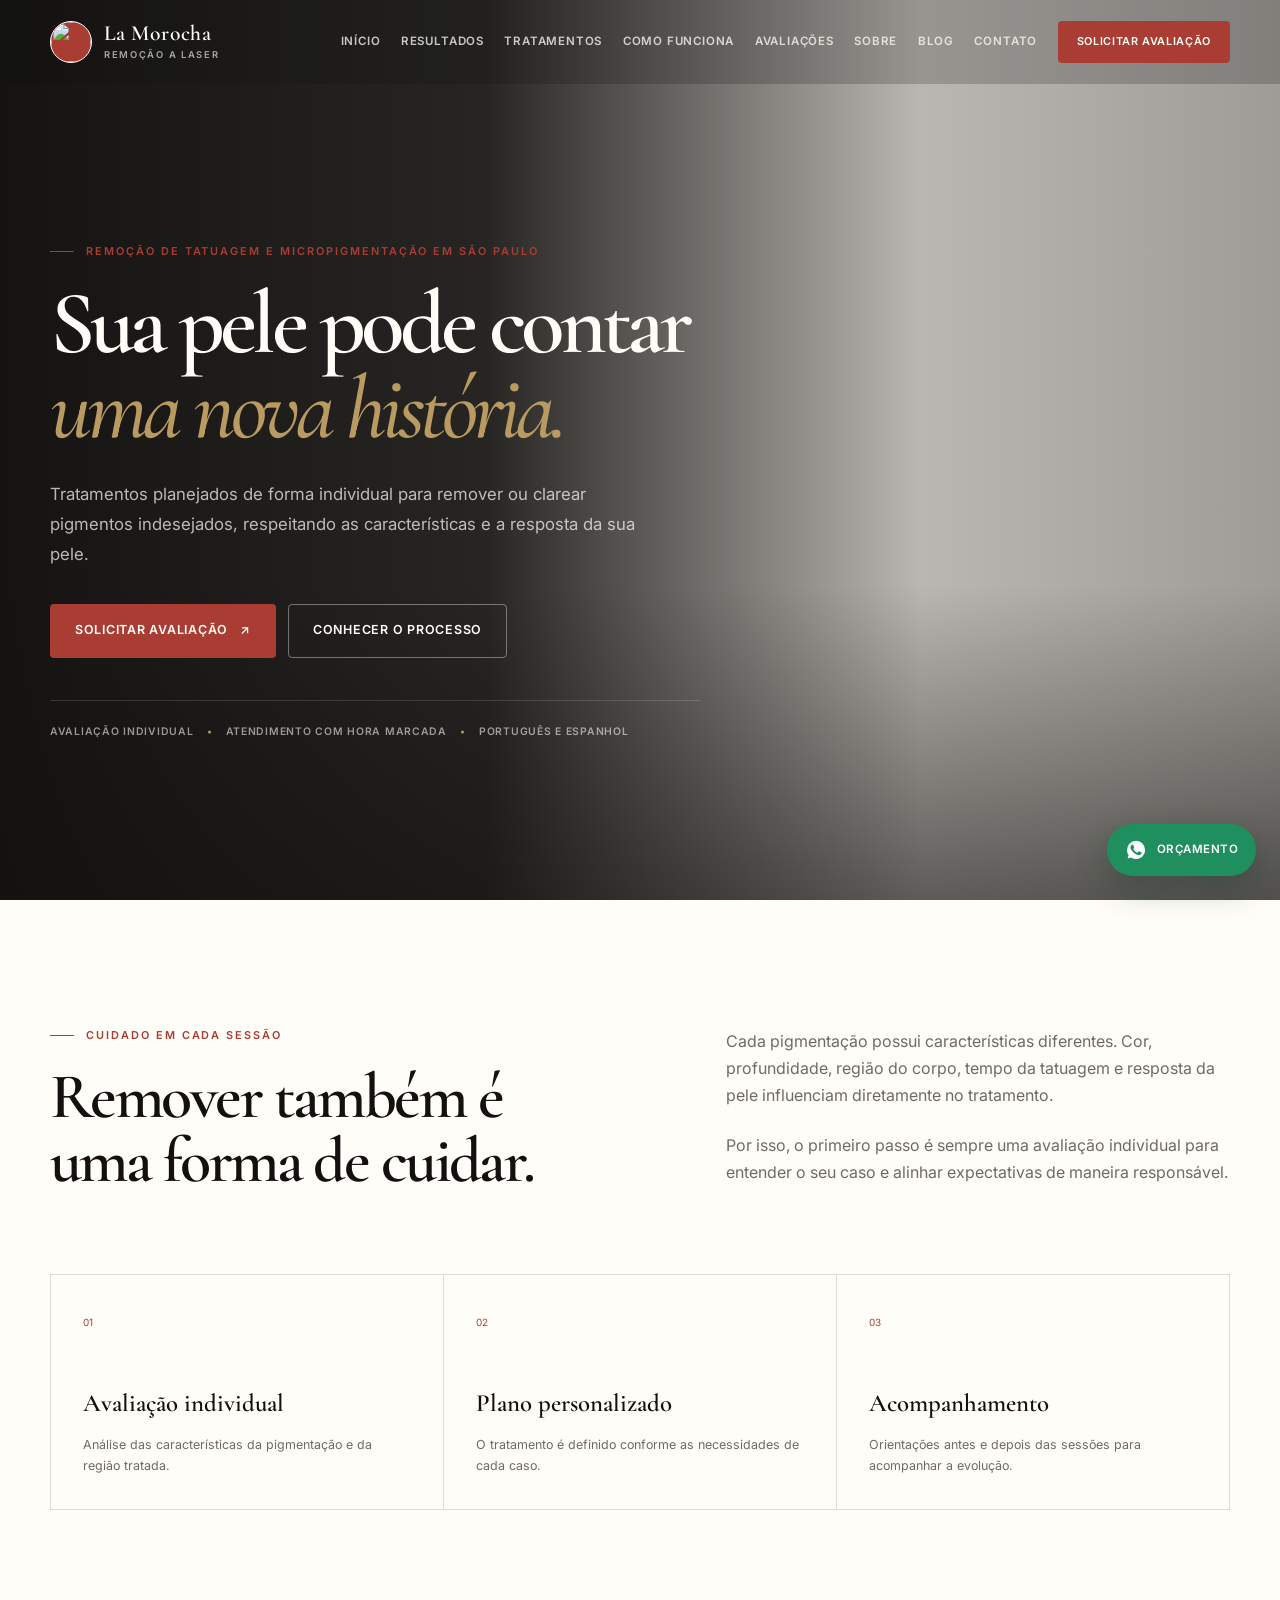
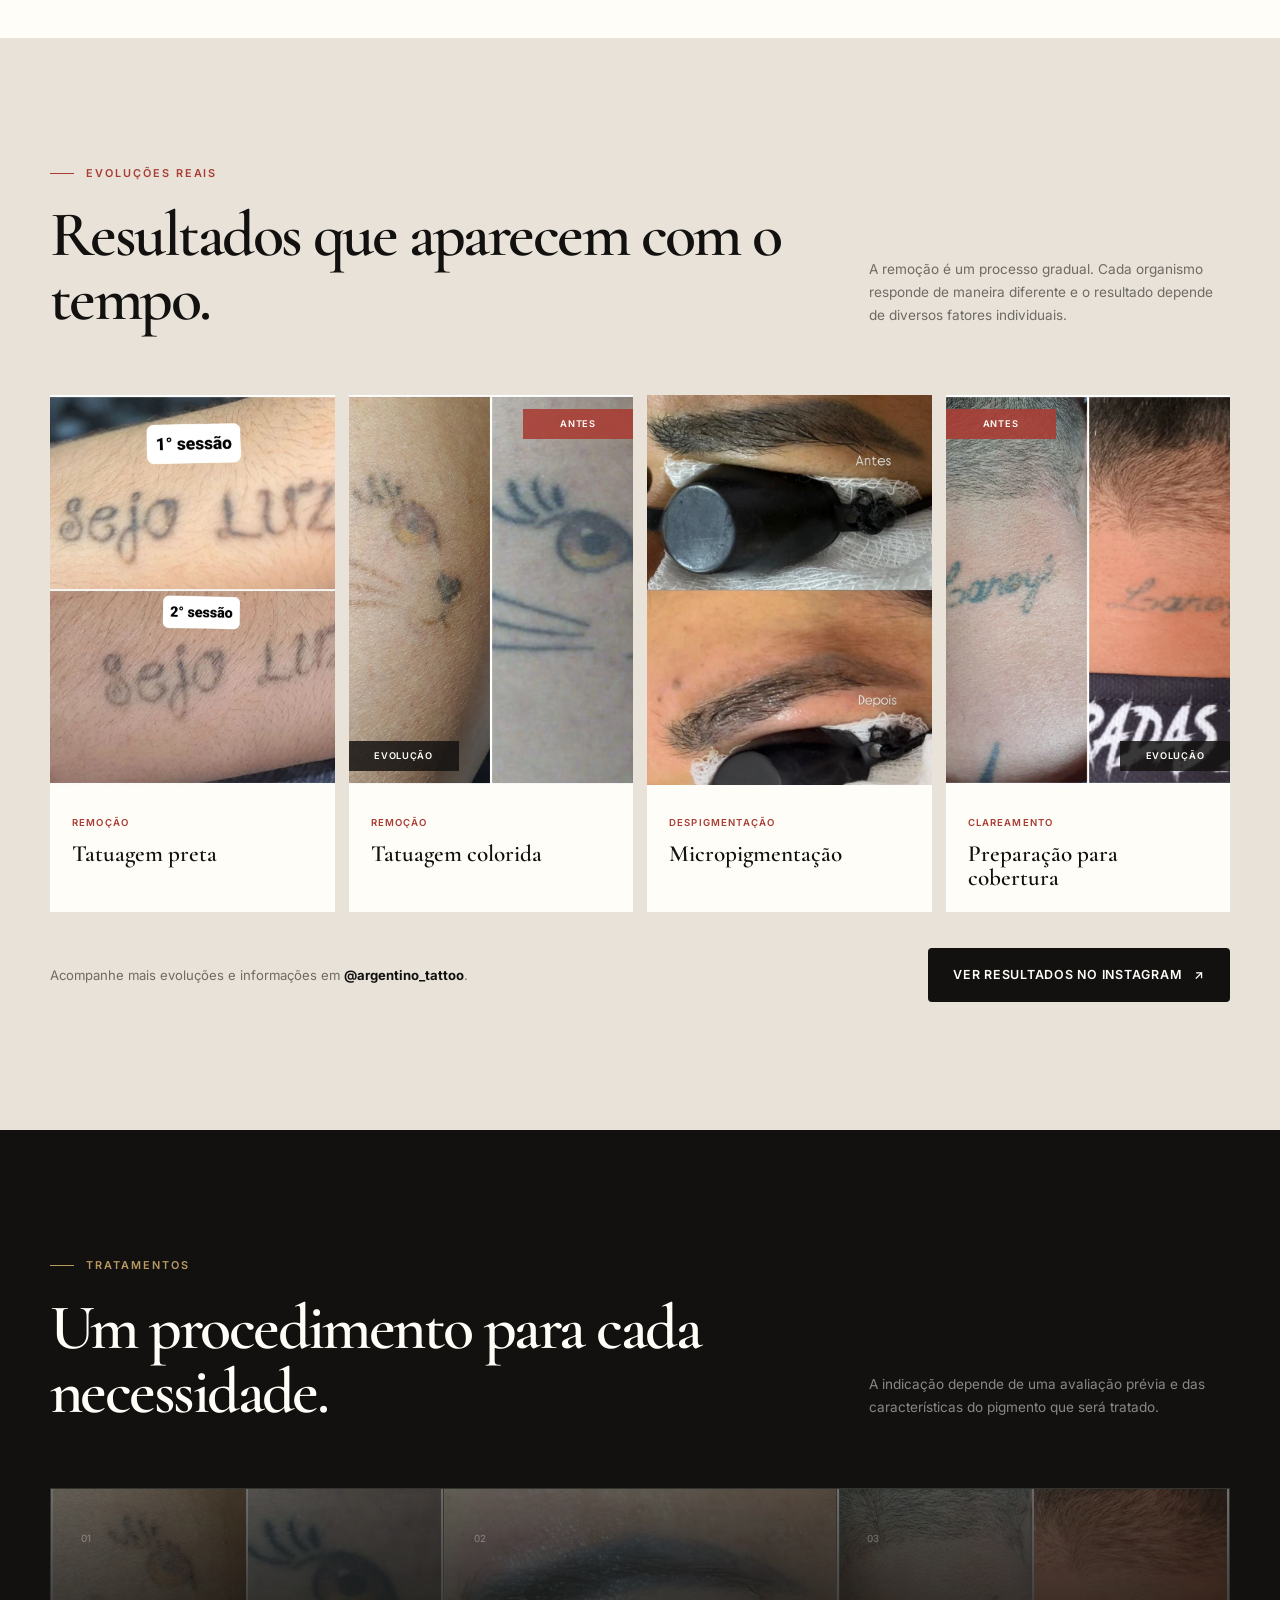
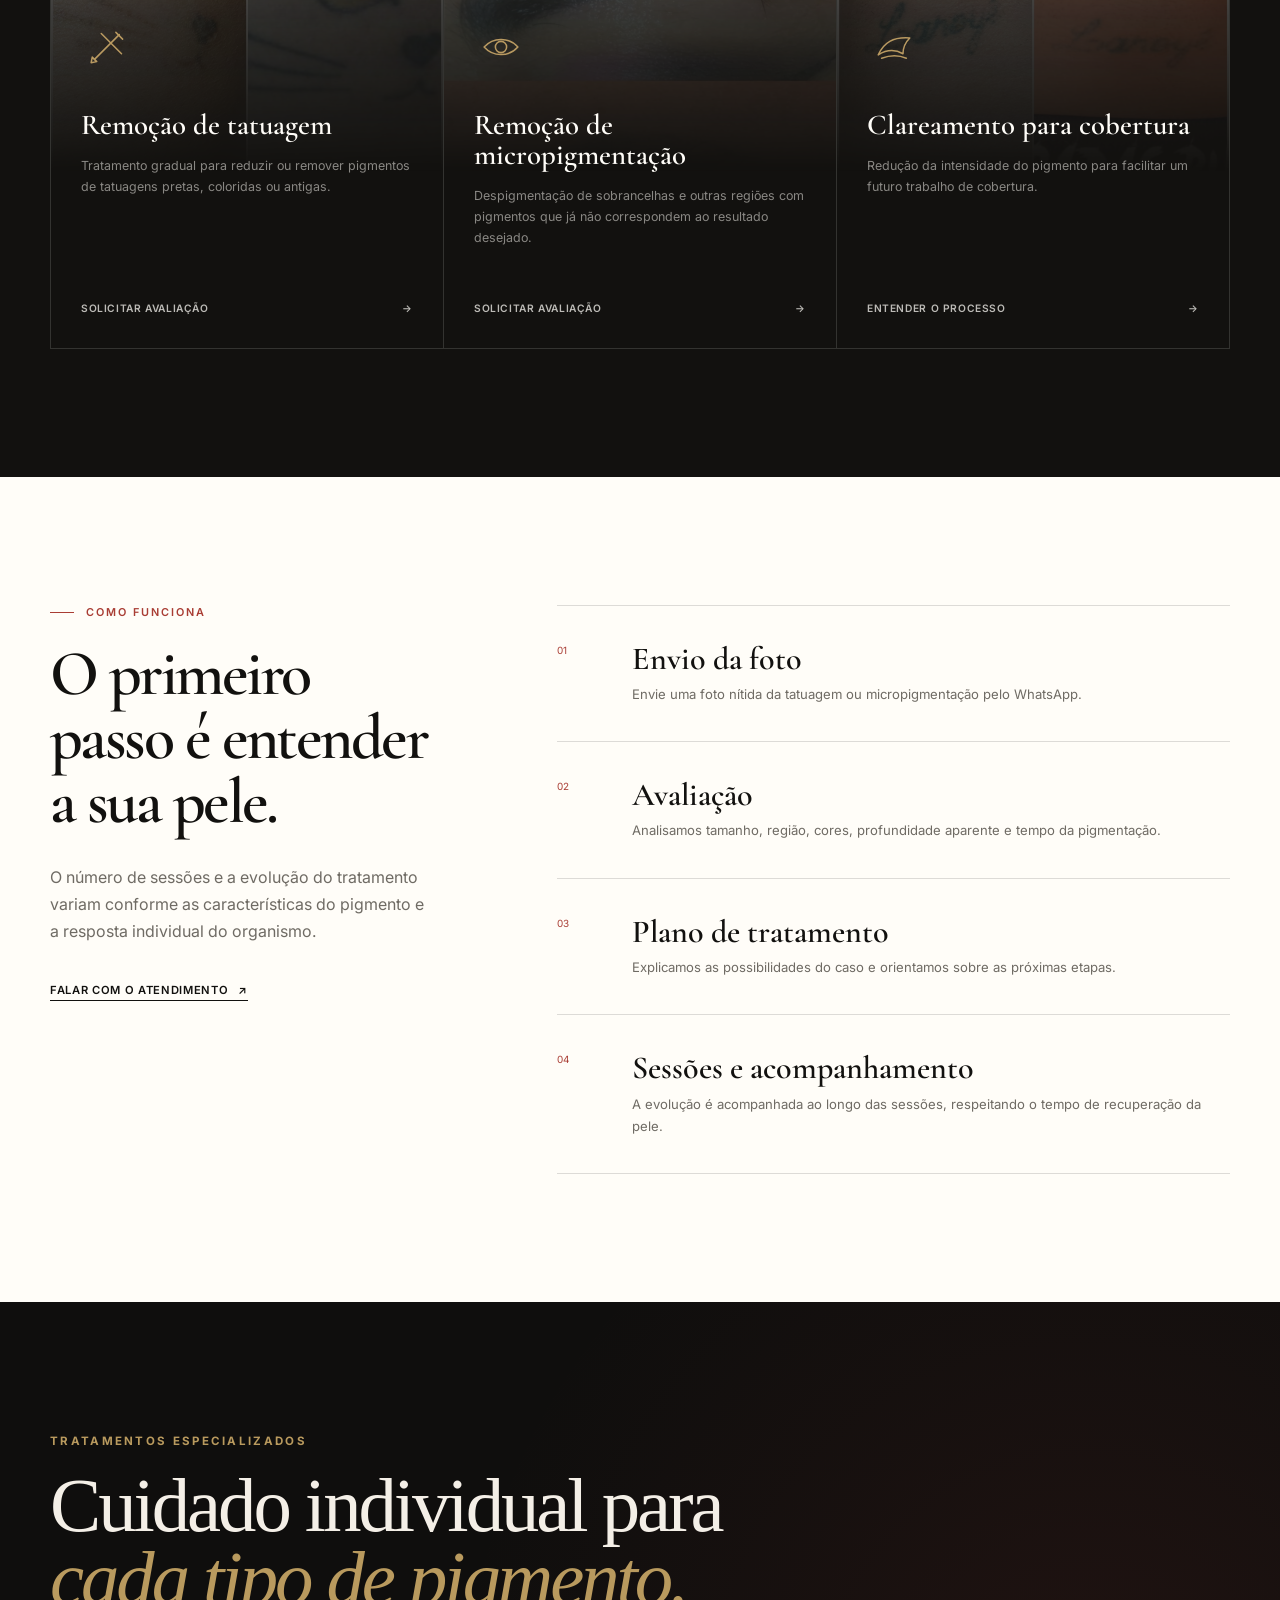
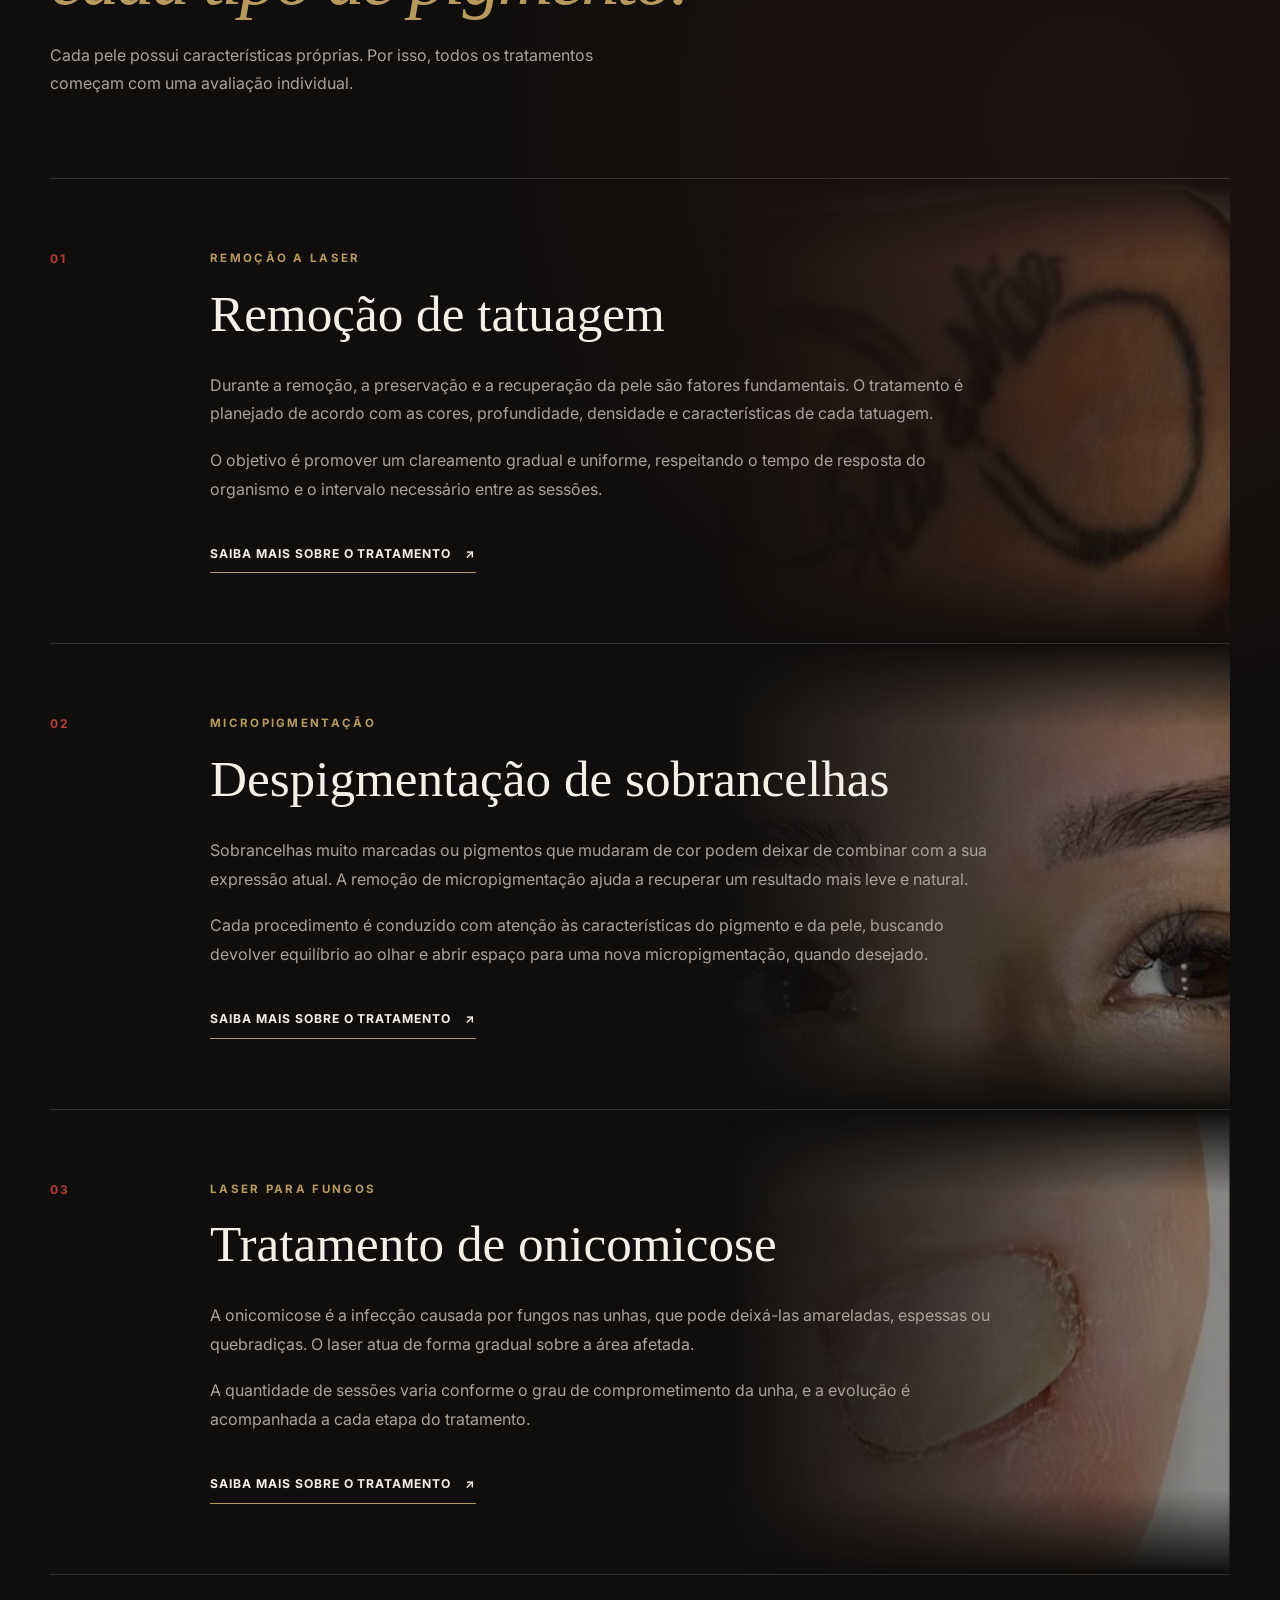
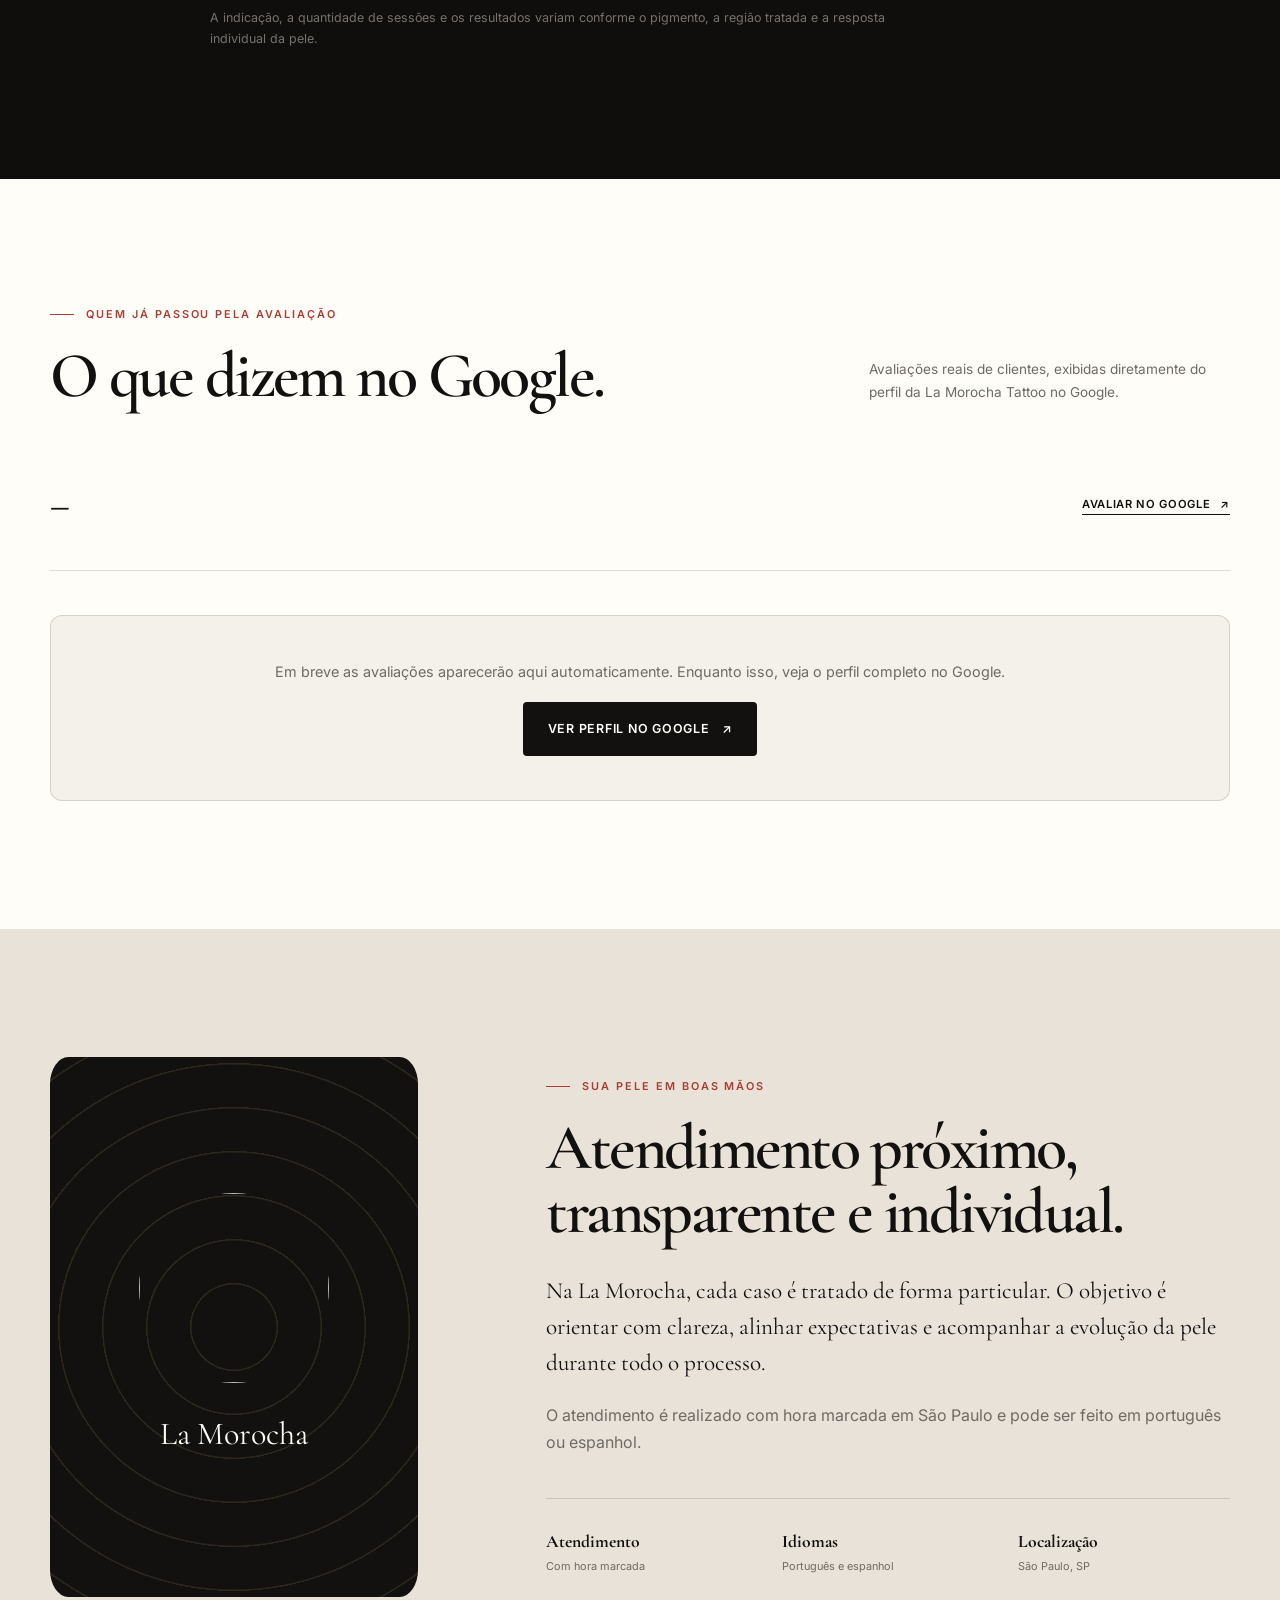
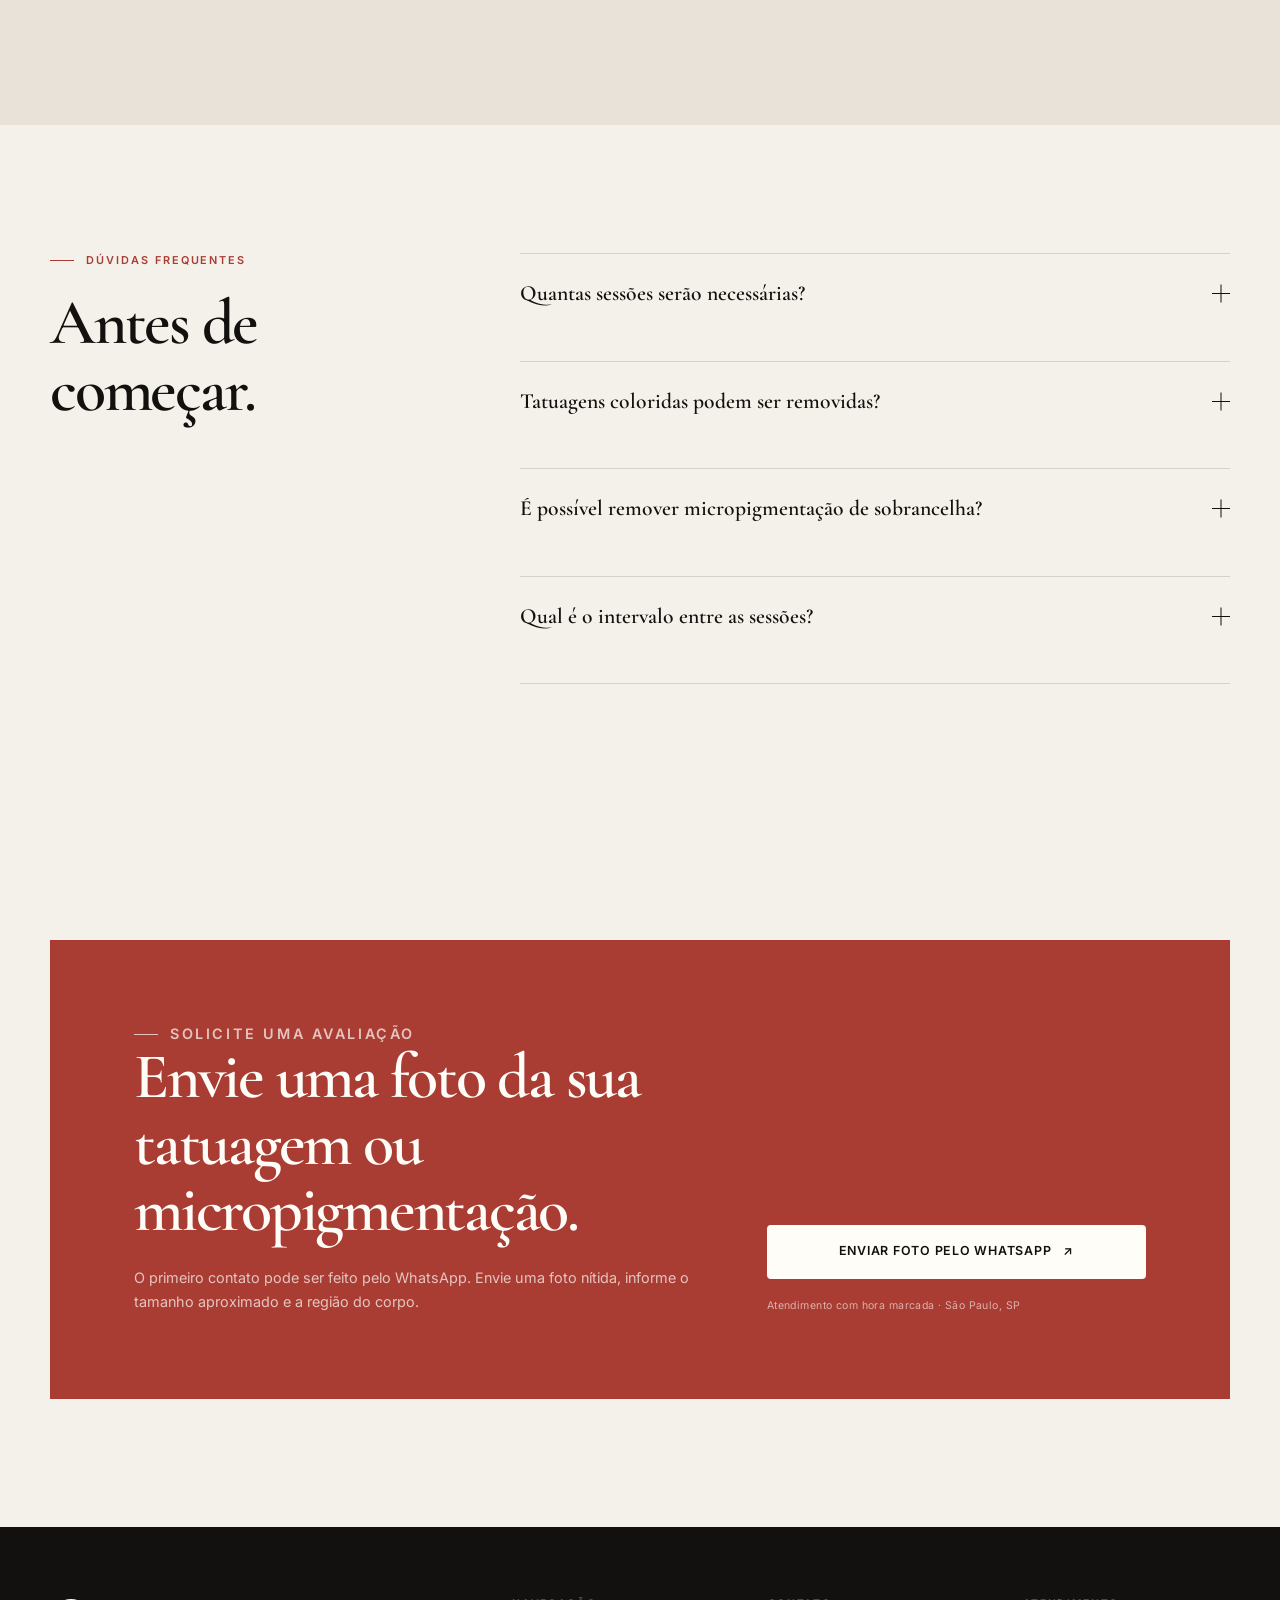
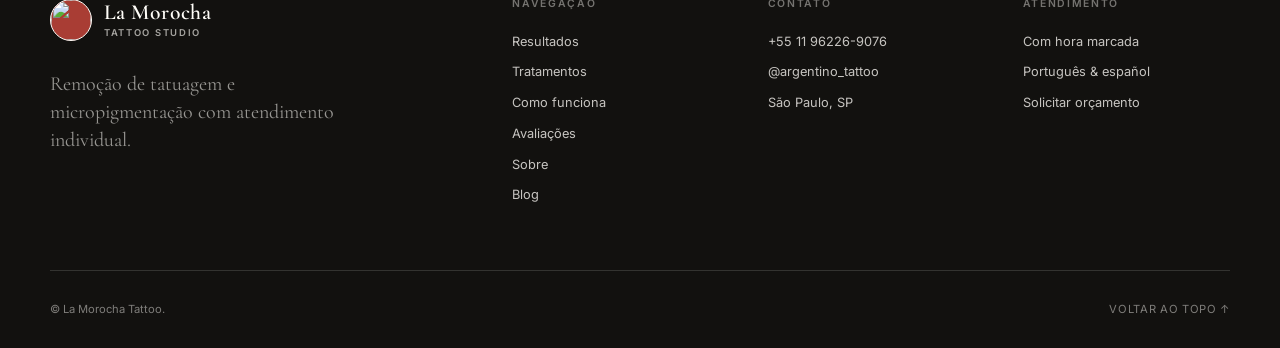
==== commit 46308668: "adicão das matérias" ====
--- a/index.html
+++ b/index.html
@@ -236,6 +236,7 @@
           <a href="#processo">Como funciona</a>
           <a href="#avaliacoes">Avaliações</a>
           <a href="#sobre">Sobre</a>
+          <a href="blog/index.html">Blog</a>
           <a href="#contato">Contato</a>
 
           <a
@@ -577,9 +578,7 @@
               </p>
 
               <a
-                href="https://wa.me/5511962269076?text=Ol%C3%A1!%20Quero%20clarear%20uma%20tatuagem%20para%20fazer%20uma%20cobertura."
-                target="_blank"
-                rel="noopener noreferrer"
+                href="blog/clareamento-de-tatuagem-para-cobertura.html"
               >
                 Entender o processo
                 <span aria-hidden="true">→</span>
@@ -709,10 +708,8 @@
                 </p>
 
                 <a
-                    href="https://wa.me/5511962269076?text=Ol%C3%A1!%20Gostaria%20de%20saber%20mais%20sobre%20remo%C3%A7%C3%A3o%20de%20tatuagem."
+                    href="blog/remocao-de-tatuagem-a-laser.html"
                     class="specialty-link"
-                    target="_blank"
-                    rel="noopener noreferrer"
                 >
                     Saiba mais sobre o tratamento
                     <span aria-hidden="true">↗</span>
@@ -745,12 +742,10 @@
                 </p>
 
                 <a
-                    href="https://wa.me/5511962269076?text=Ol%C3%A1!%20Gostaria%20de%20saber%20mais%20sobre%20despigmenta%C3%A7%C3%A3o%20de%20sobrancelhas."
+                    href="blog/despigmentacao-de-sobrancelha.html"
                     class="specialty-link"
-                    target="_blank"
-                    rel="noopener noreferrer"
                 >
-                    Solicitar uma avaliação
+                    Saiba mais sobre o tratamento
                     <span aria-hidden="true">↗</span>
                 </a>
             </div>
@@ -780,10 +775,8 @@
                 </p>
 
                 <a
-                    href="https://wa.me/5511962269076?text=Ol%C3%A1!%20Gostaria%20de%20saber%20mais%20sobre%20o%20tratamento%20de%20onicomicose."
+                    href="blog/tratamento-de-onicomicose-a-laser.html"
                     class="specialty-link"
-                    target="_blank"
-                    rel="noopener noreferrer"
                 >
                     Saiba mais sobre o tratamento
                     <span aria-hidden="true">↗</span>
@@ -1062,6 +1055,7 @@
           <a href="#processo">Como funciona</a>
           <a href="#avaliacoes">Avaliações</a>
           <a href="#sobre">Sobre</a>
+          <a href="blog/index.html">Blog</a>
         </div>
 
         <div class="footer-column">
--- a/css/header-footer.css
+++ b/css/header-footer.css
@@ -183,15 +183,19 @@
 .primary-navigation {
   display: flex;
   align-items: center;
-  gap: clamp(18px, 2vw, 32px);
+  gap: clamp(16px, 1.6vw, 24px);
+}
+
+.primary-navigation > a {
+  white-space: nowrap;
 }
 
 .primary-navigation > a:not(.button) {
   position: relative;
   opacity: 0.76;
-  font-size: 0.75rem;
+  font-size: 0.72rem;
   font-weight: 600;
-  letter-spacing: 0.08em;
+  letter-spacing: 0.07em;
   text-transform: uppercase;
   transition: opacity var(--transition);
 }
@@ -724,4 +728,21 @@
     position: relative;
     z-index: 9999 !important;
   }
-}+}
+/* Telas médias: menu completo não cabe ao lado da marca */
+@media (min-width: 981px) and (max-width: 1240px) {
+  .primary-navigation {
+    gap: 18px;
+  }
+
+  .primary-navigation > a:not(.button) {
+    font-size: 0.68rem;
+    letter-spacing: 0.06em;
+    white-space: nowrap;
+  }
+
+  .primary-navigation > a:first-child,
+  .primary-navigation .nav-cta {
+    display: none;
+  }
+}
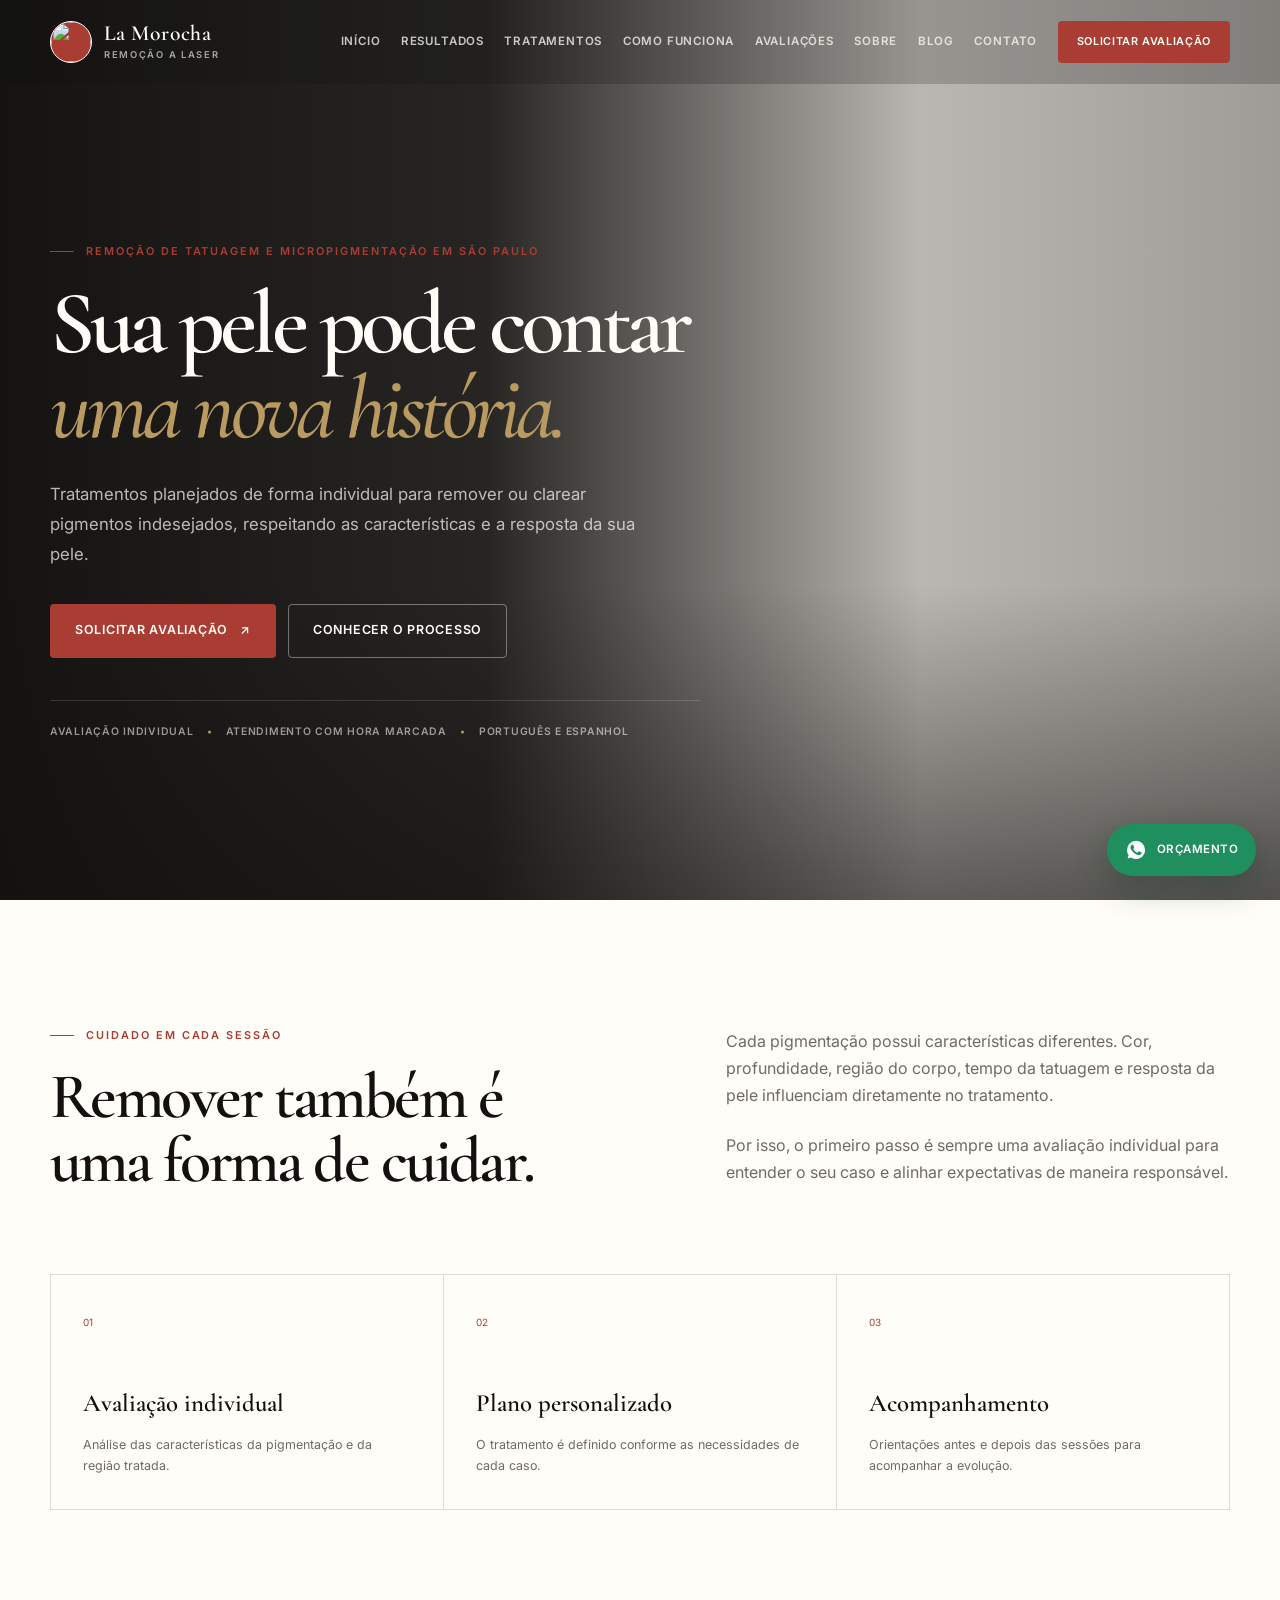
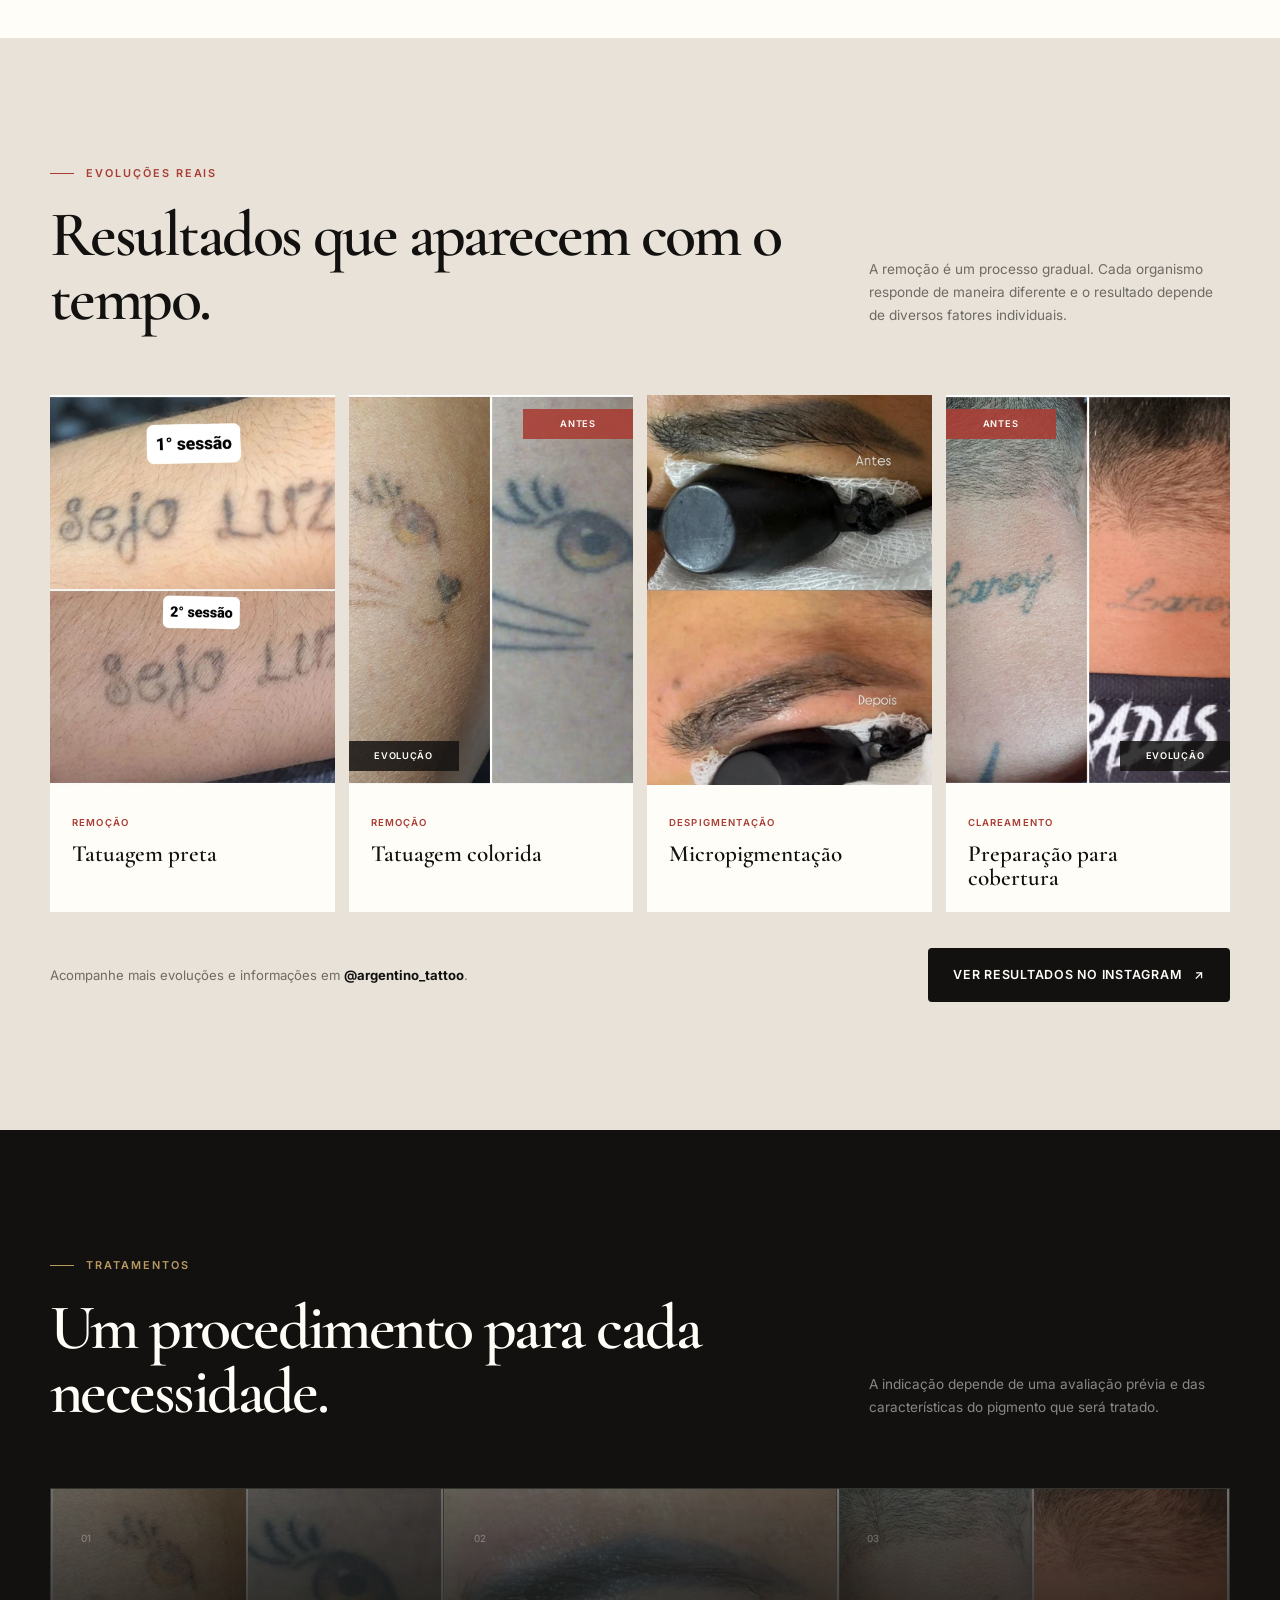
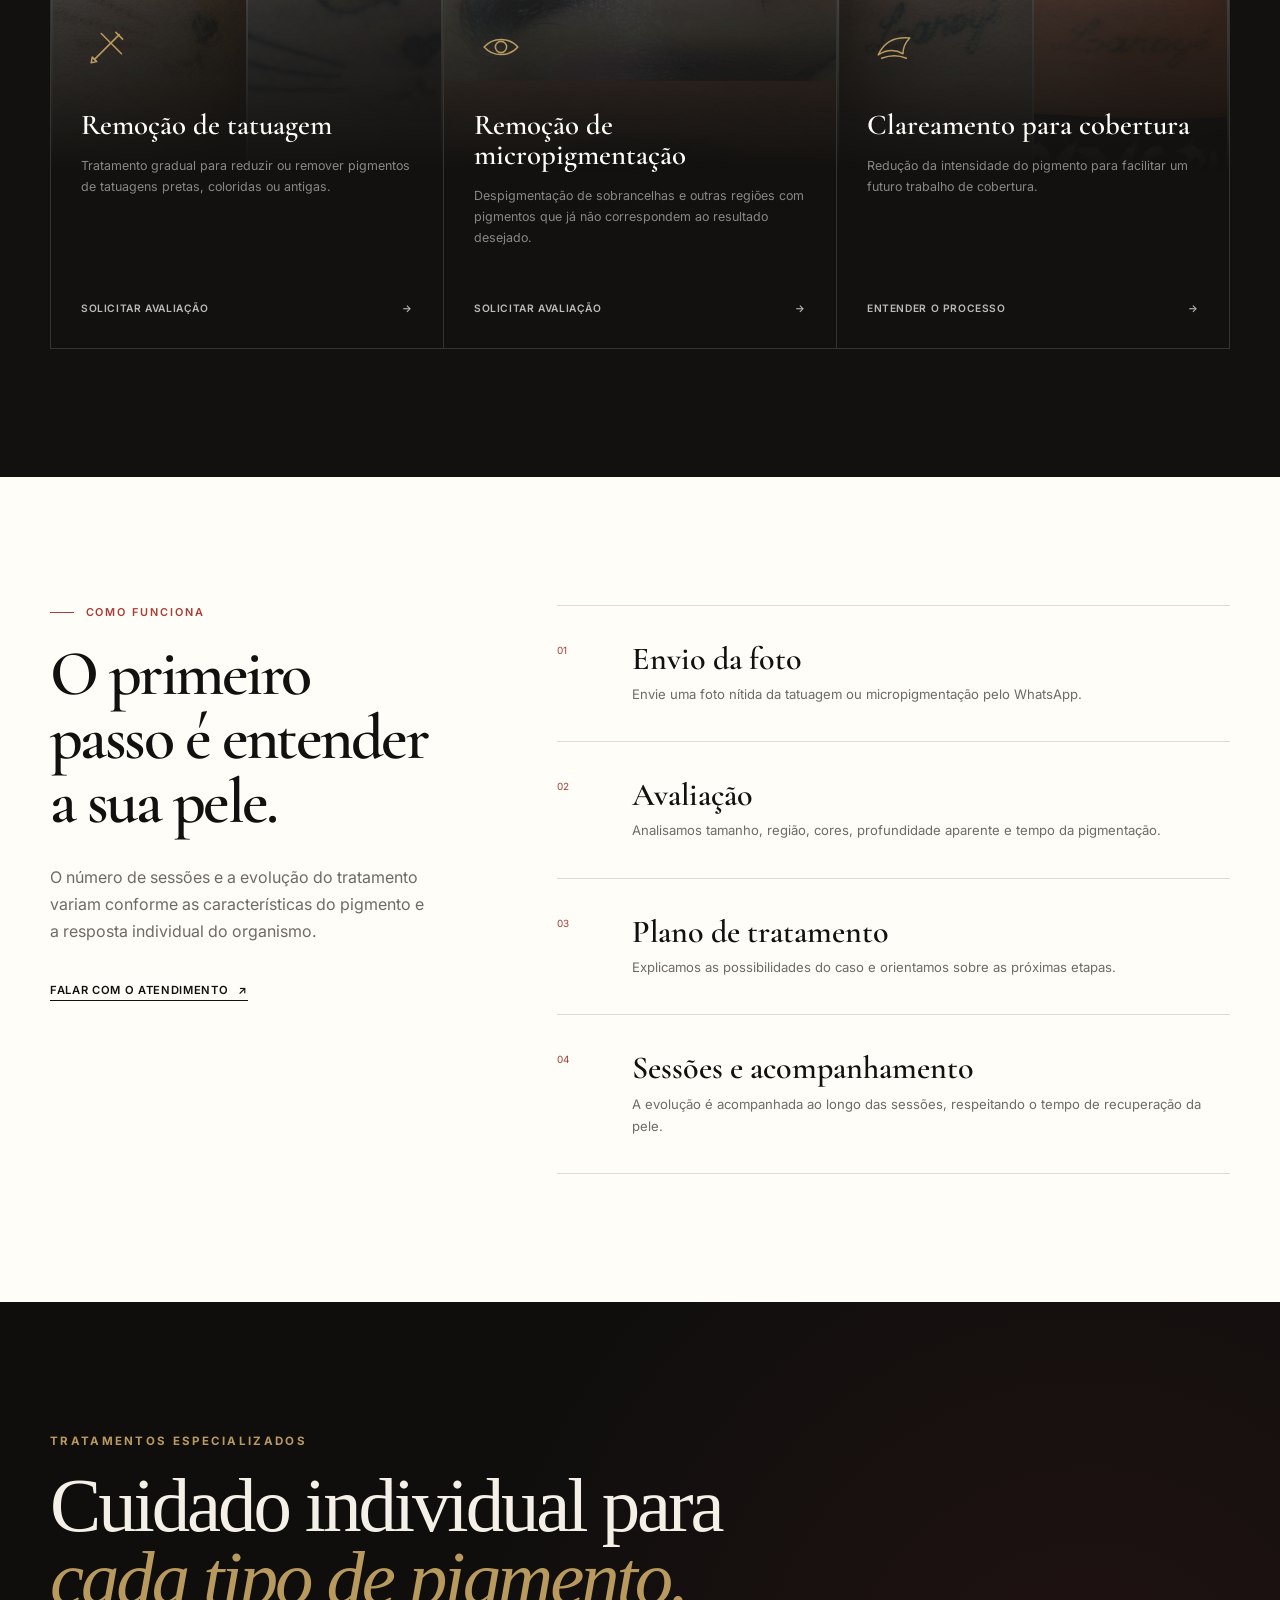
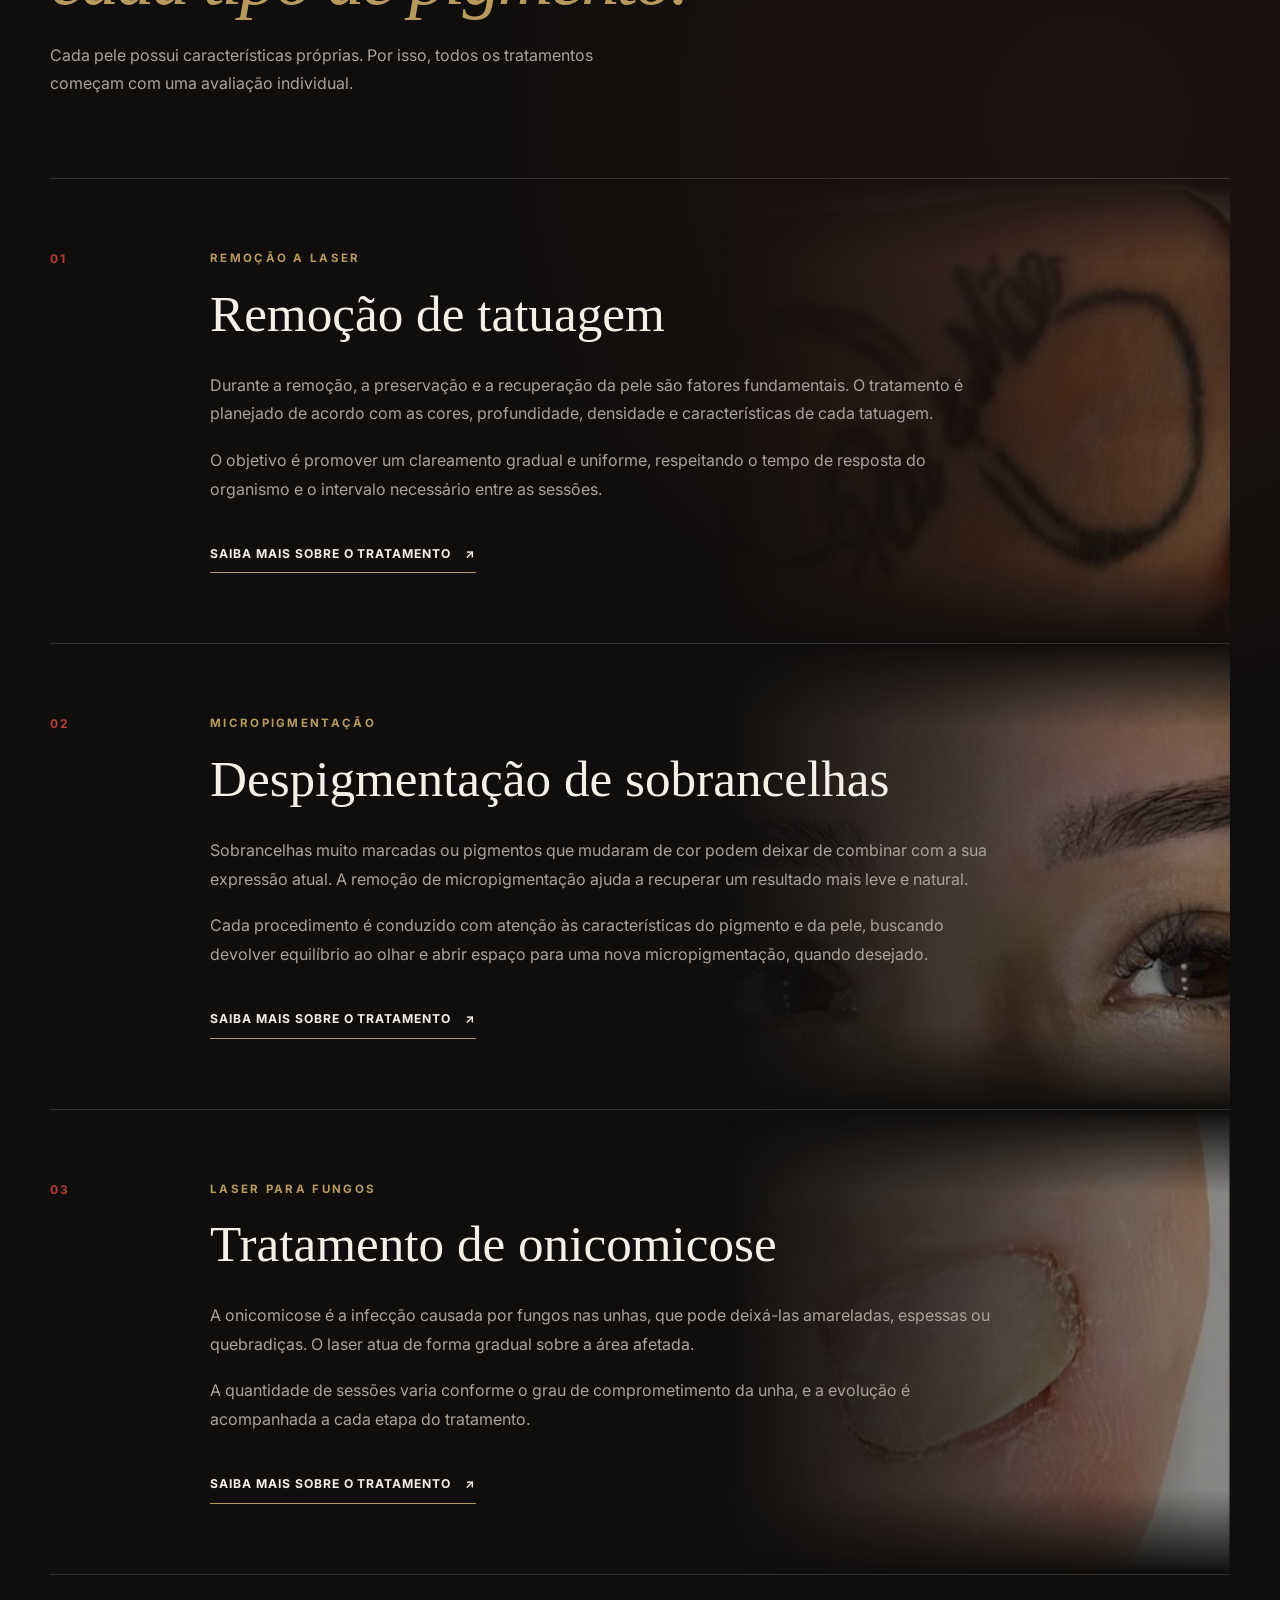
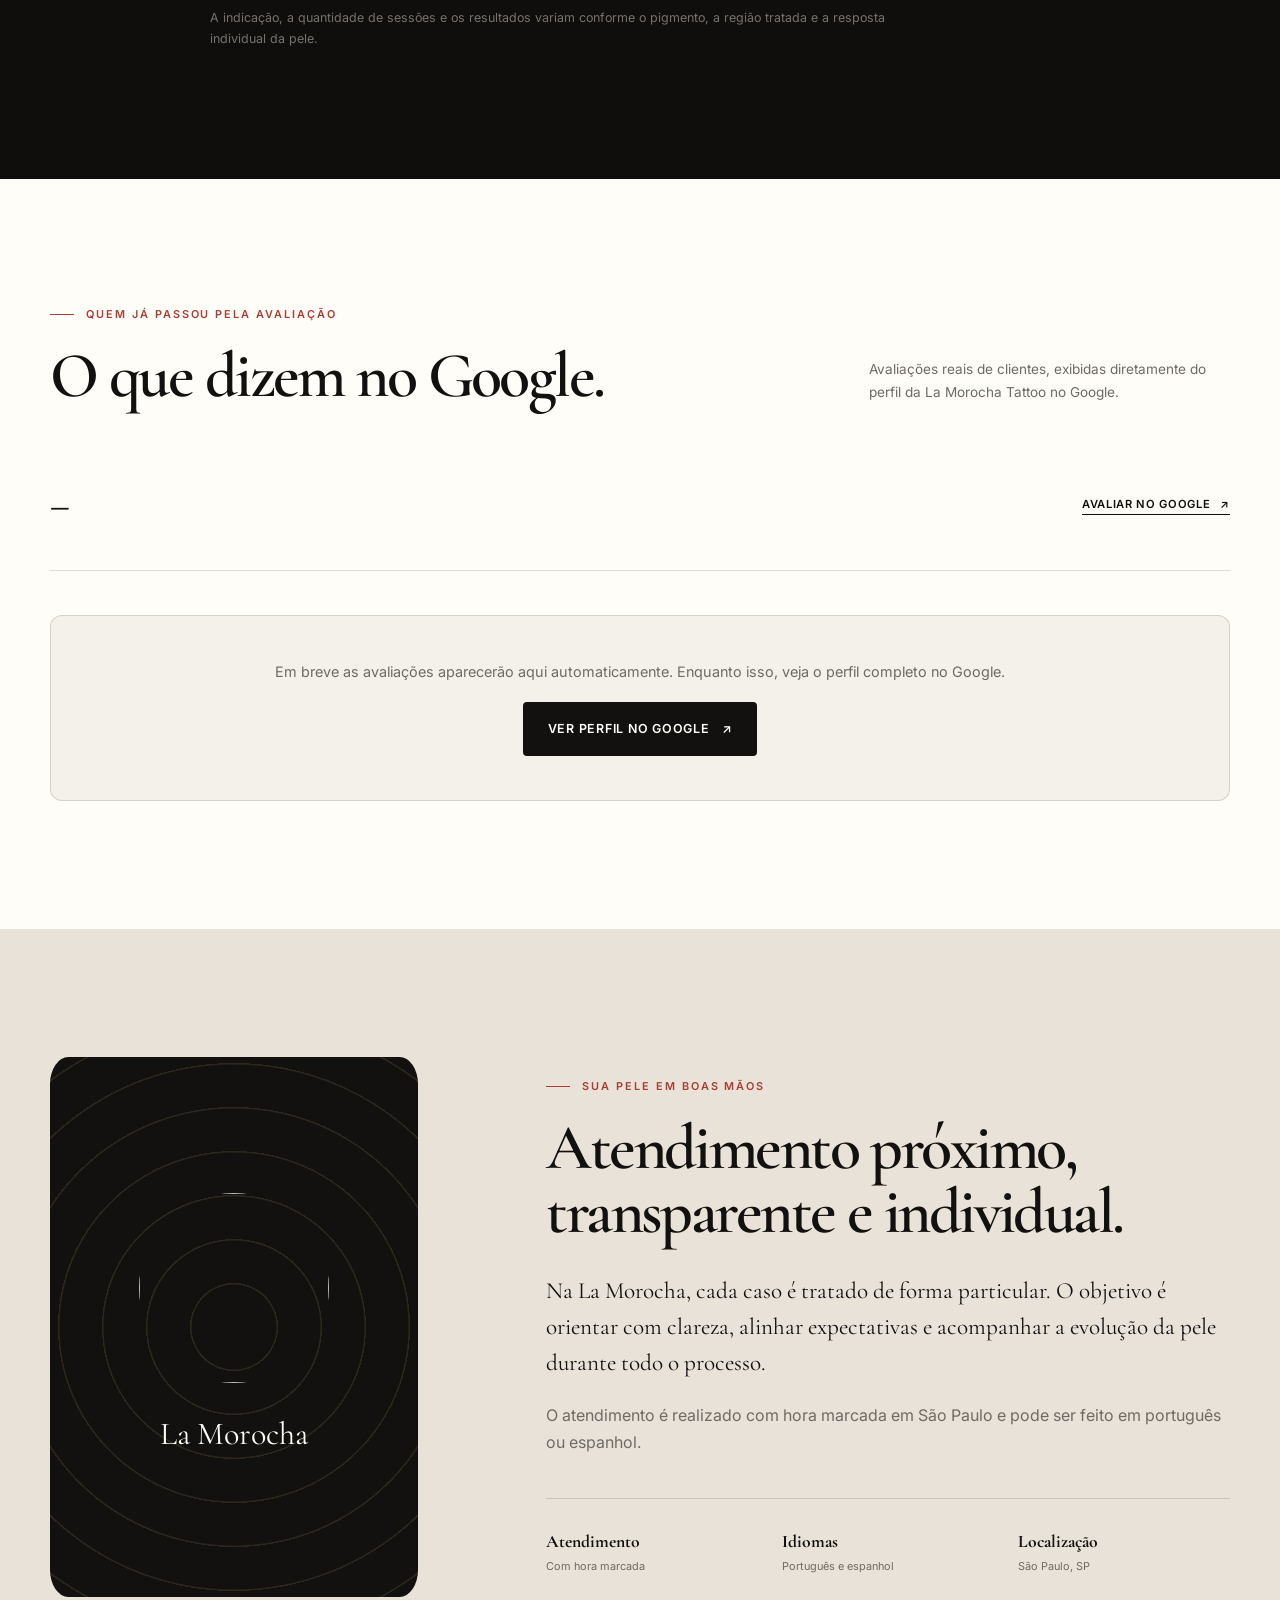
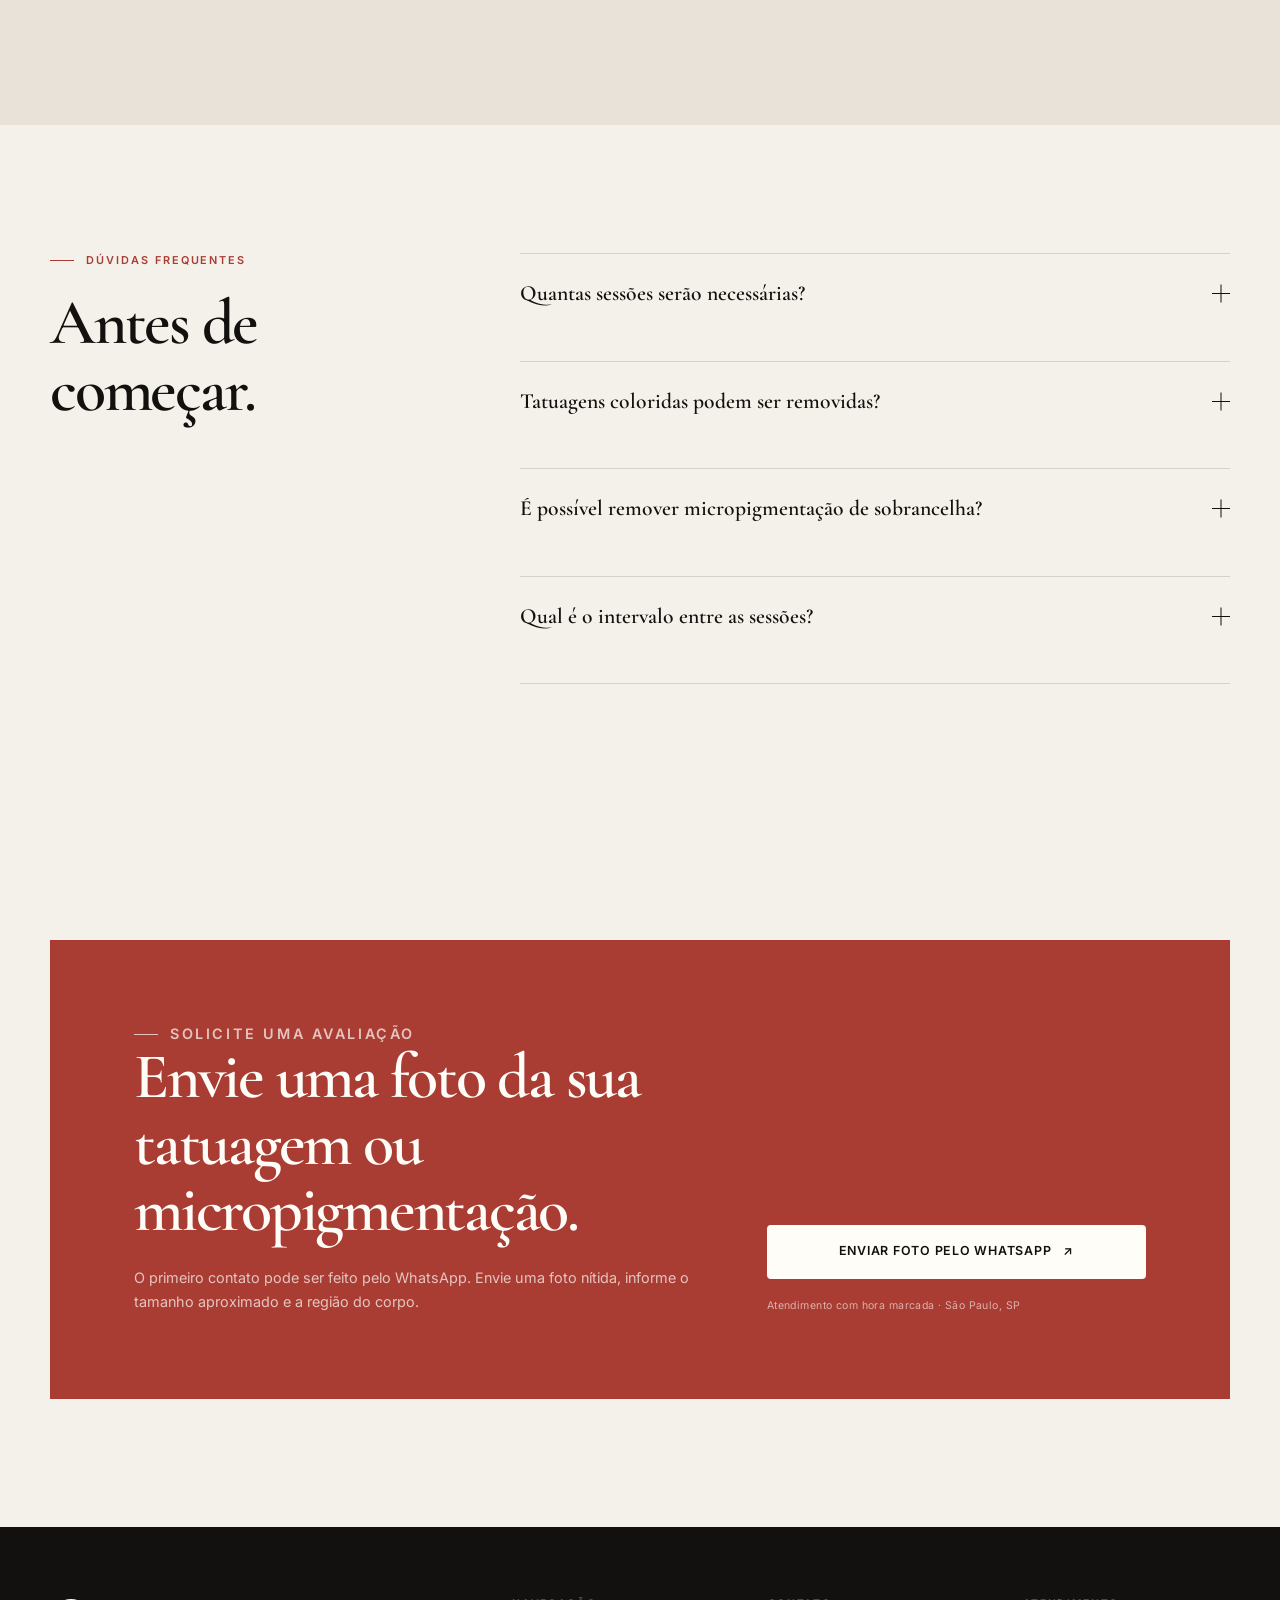
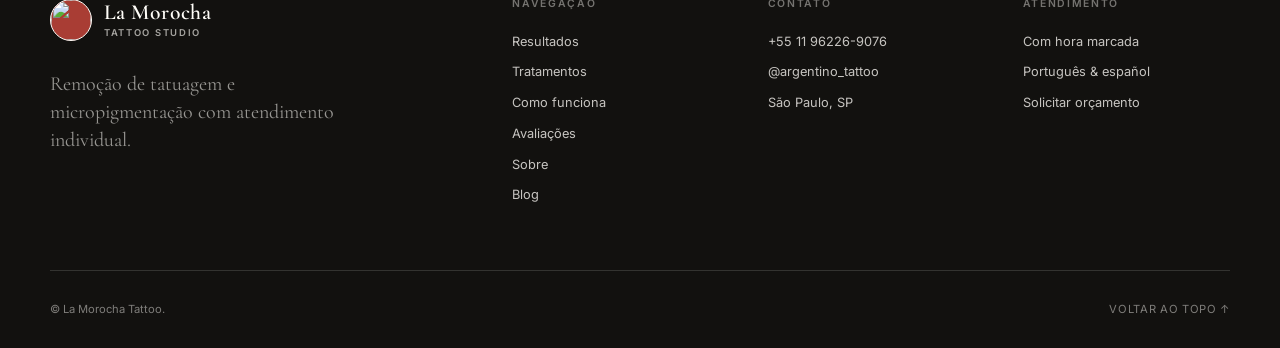
==== commit 004c1a46: "atualização do site de desempenho" ====
--- a/index.html
+++ b/index.html
@@ -58,7 +58,7 @@
       rel="stylesheet"
     />
 
-    <link rel="preload" as="image" href="assets/images/hero-desktop.png" fetchpriority="high" />
+    <link rel="preload" as="image" href="assets/images/hero-desktop.webp" fetchpriority="high" />
 
     <link rel="stylesheet" href="css/header-footer.css" />
     <link rel="stylesheet" href="css/style.css" />
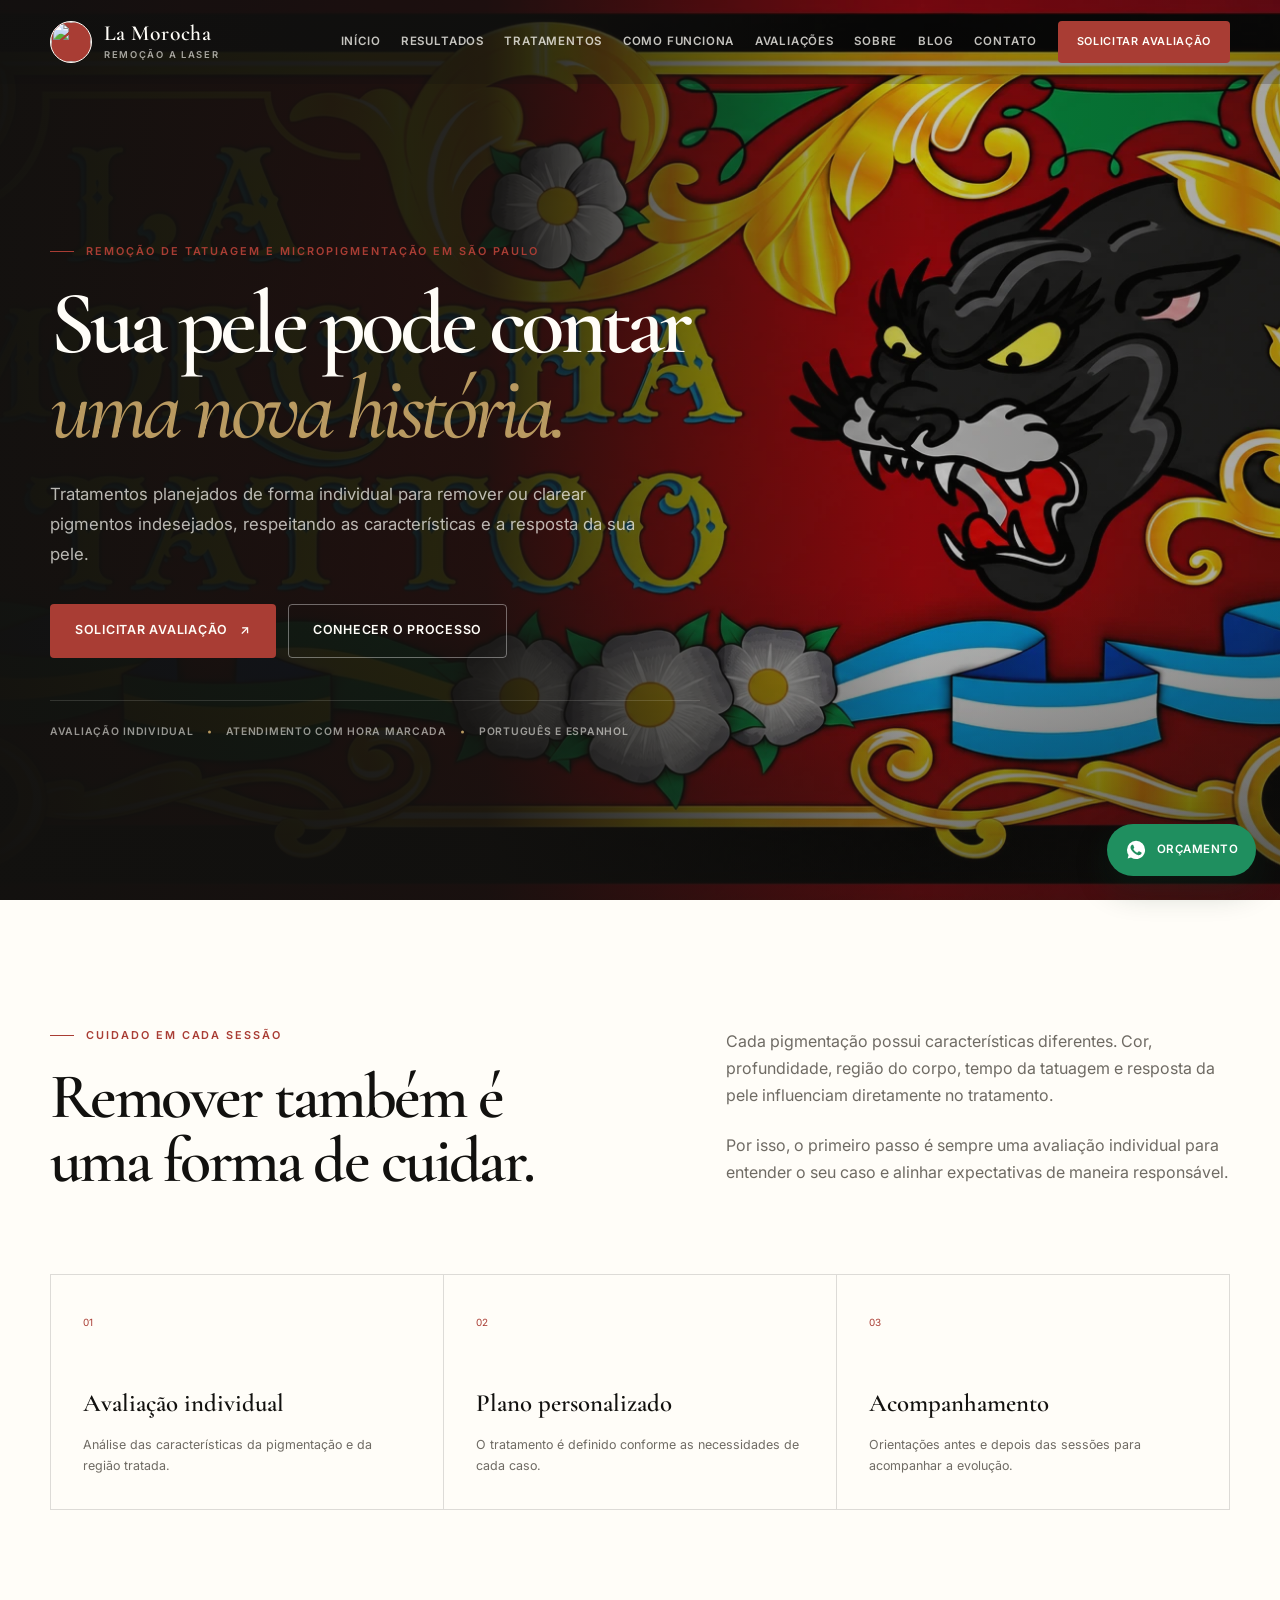
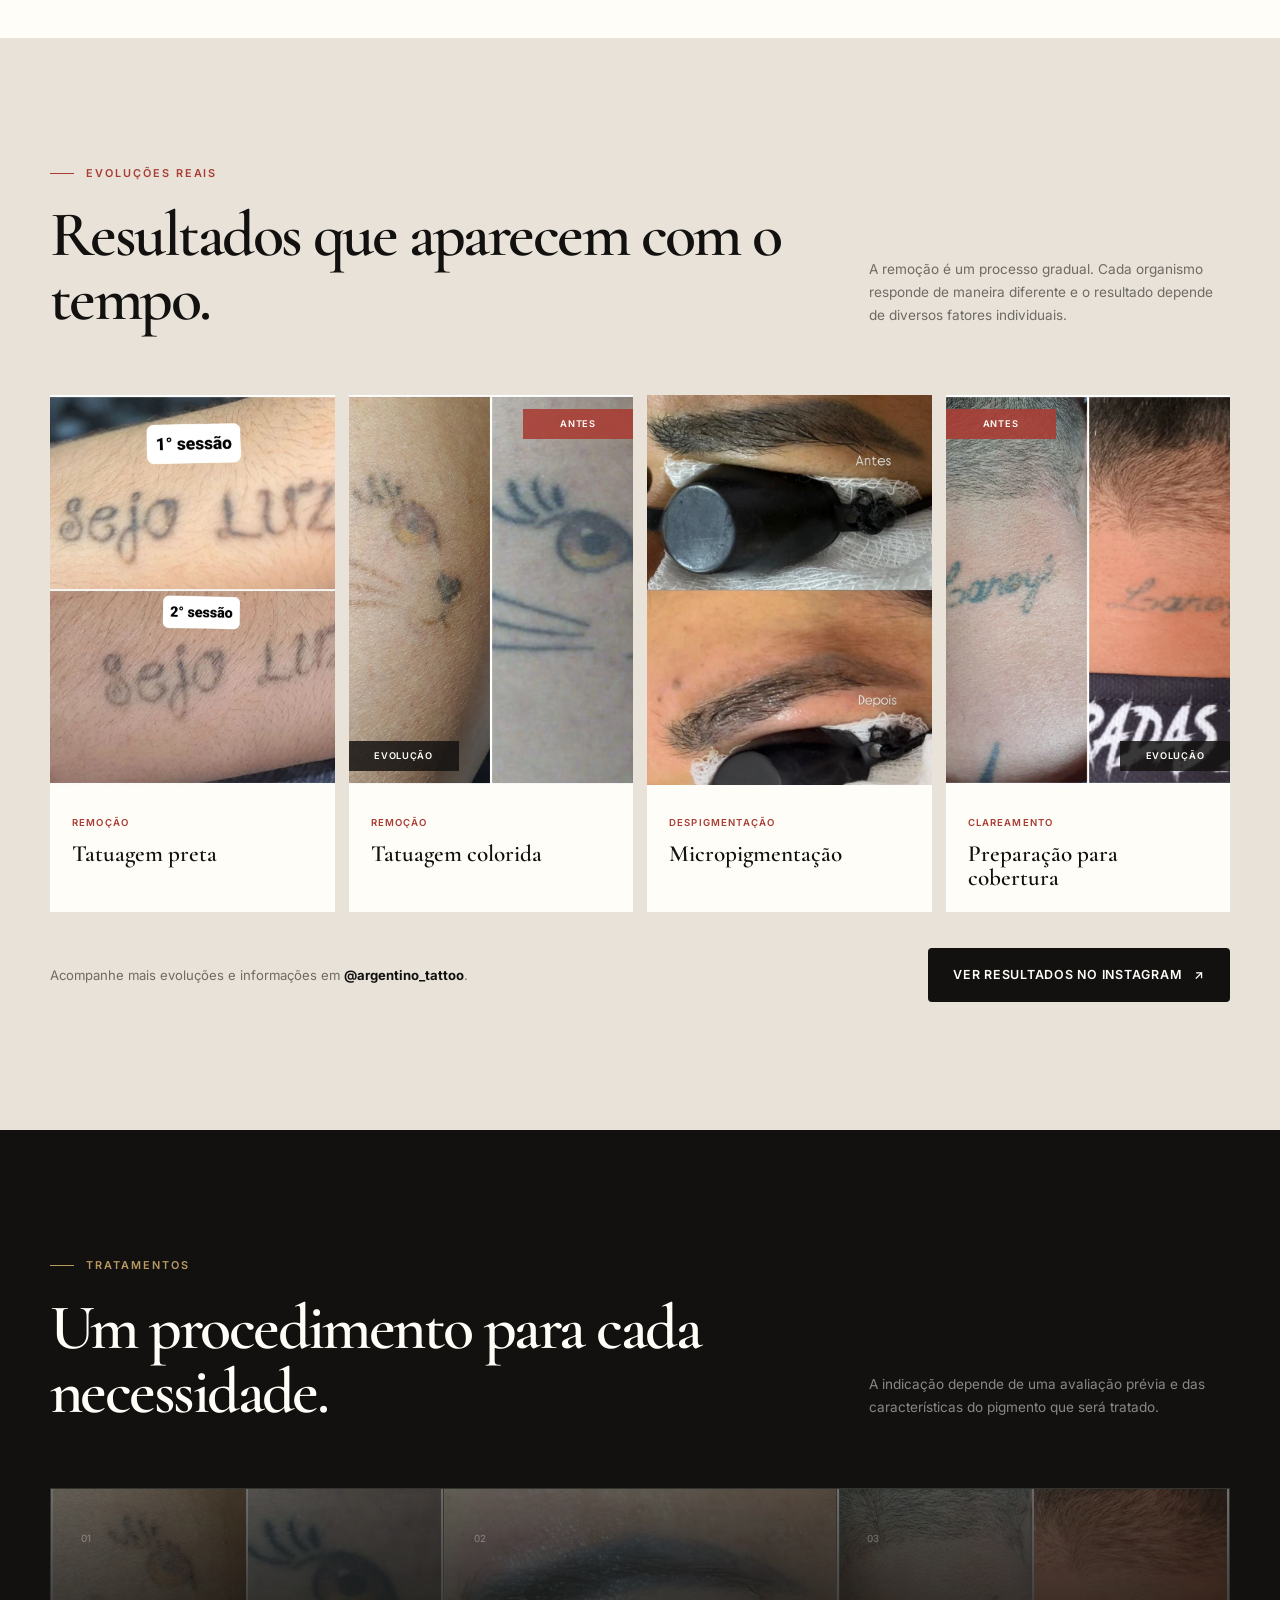
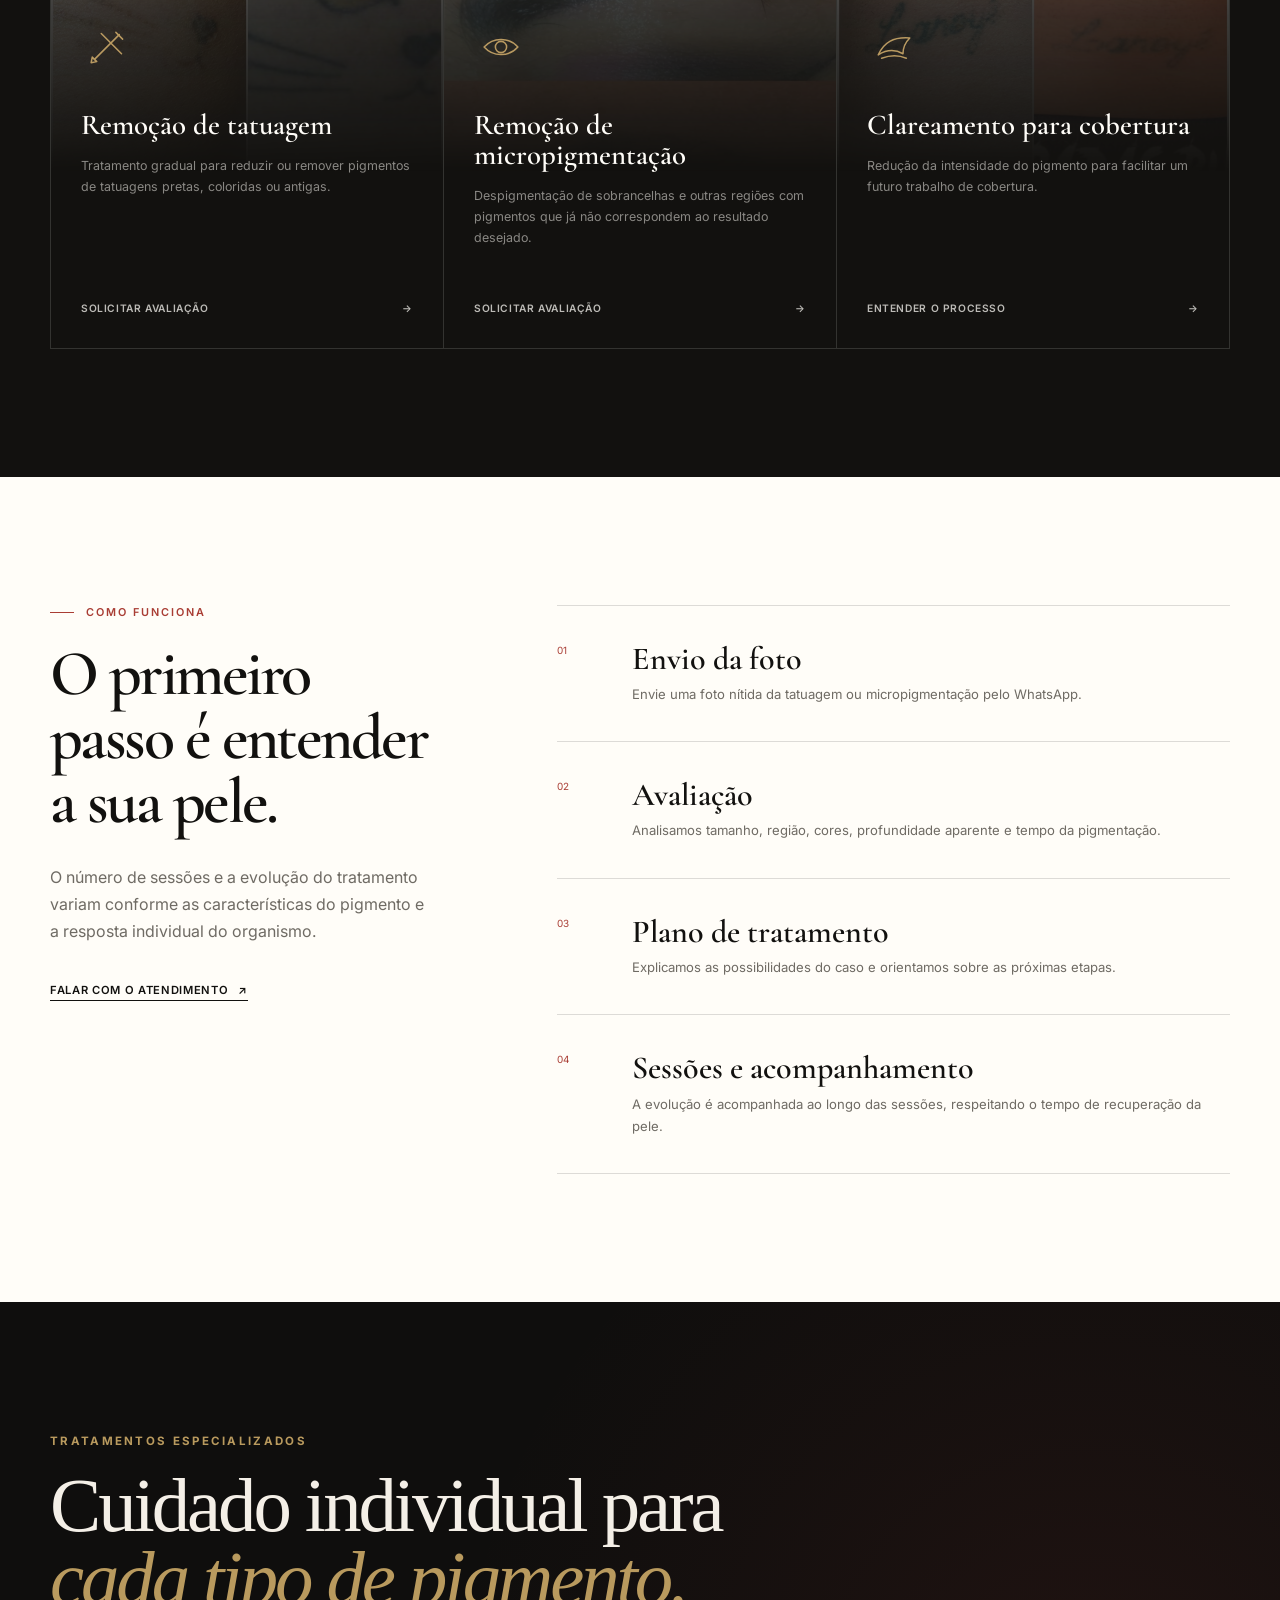
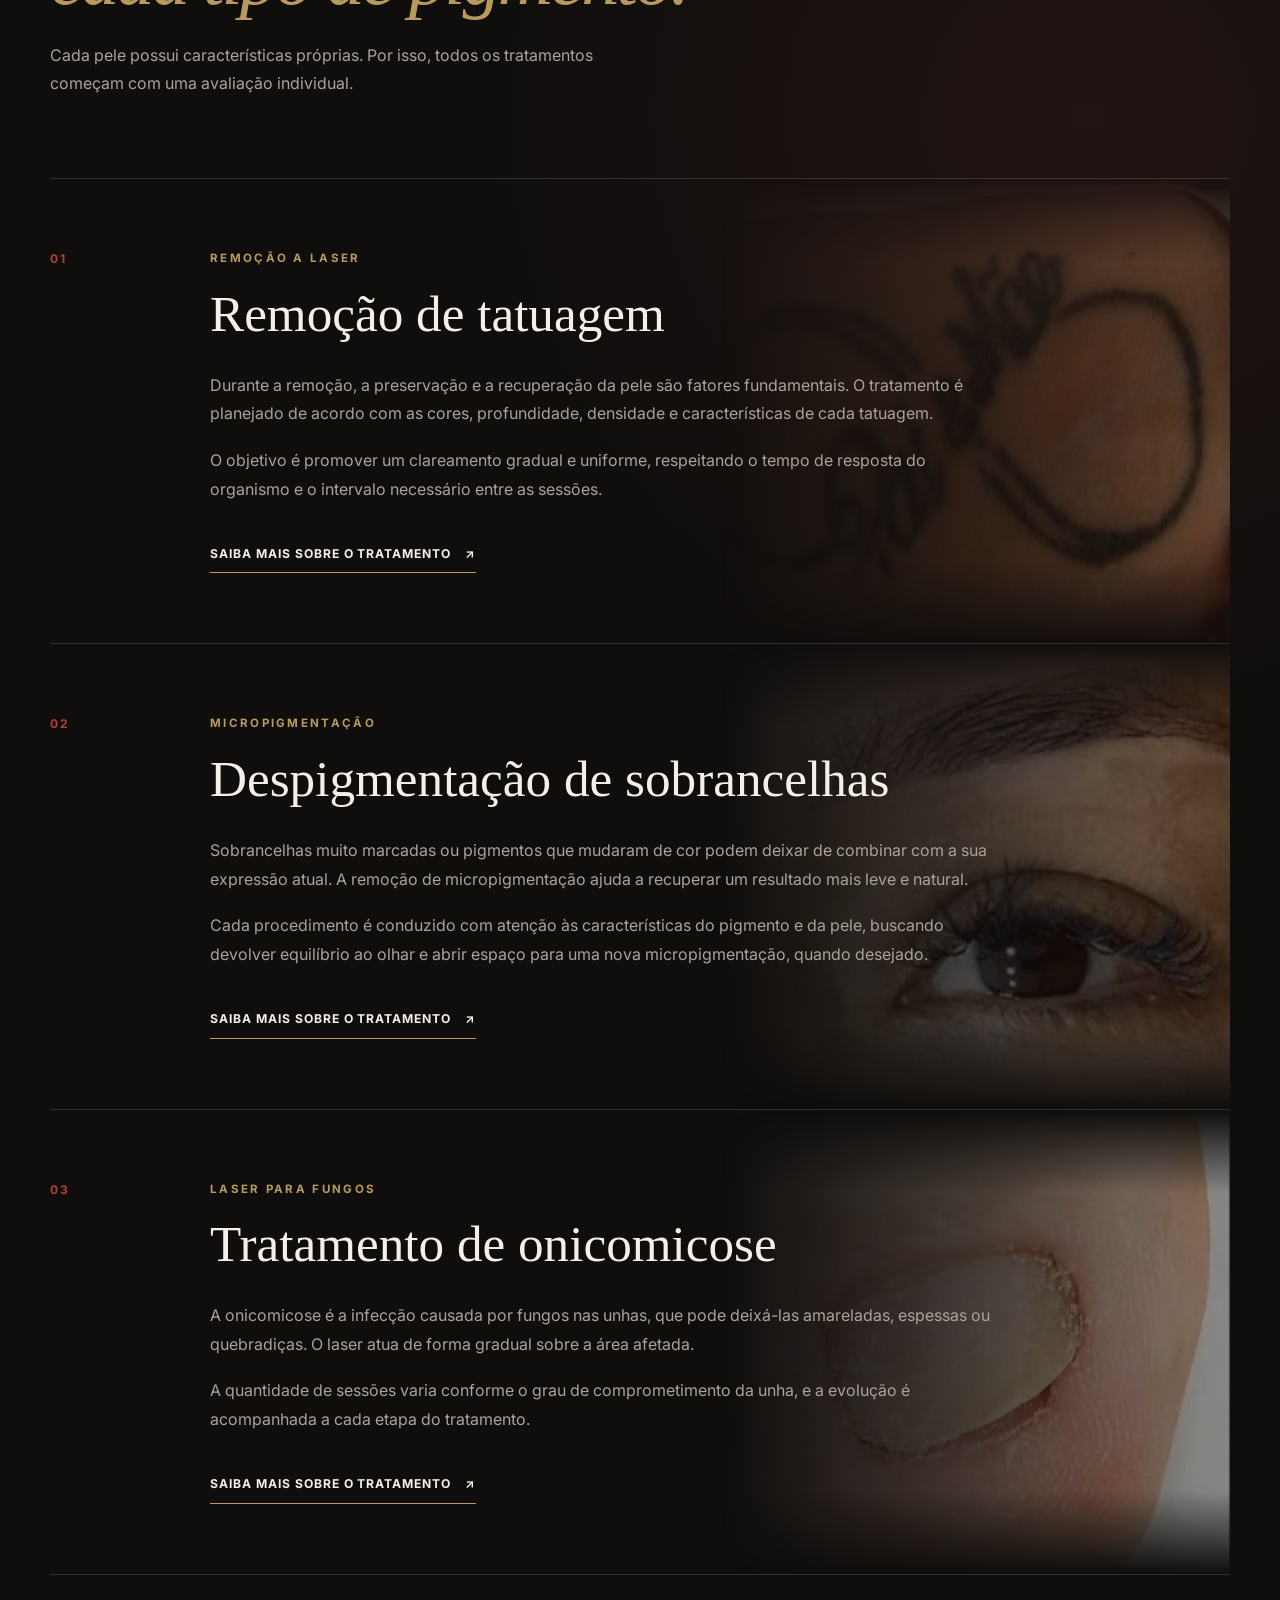
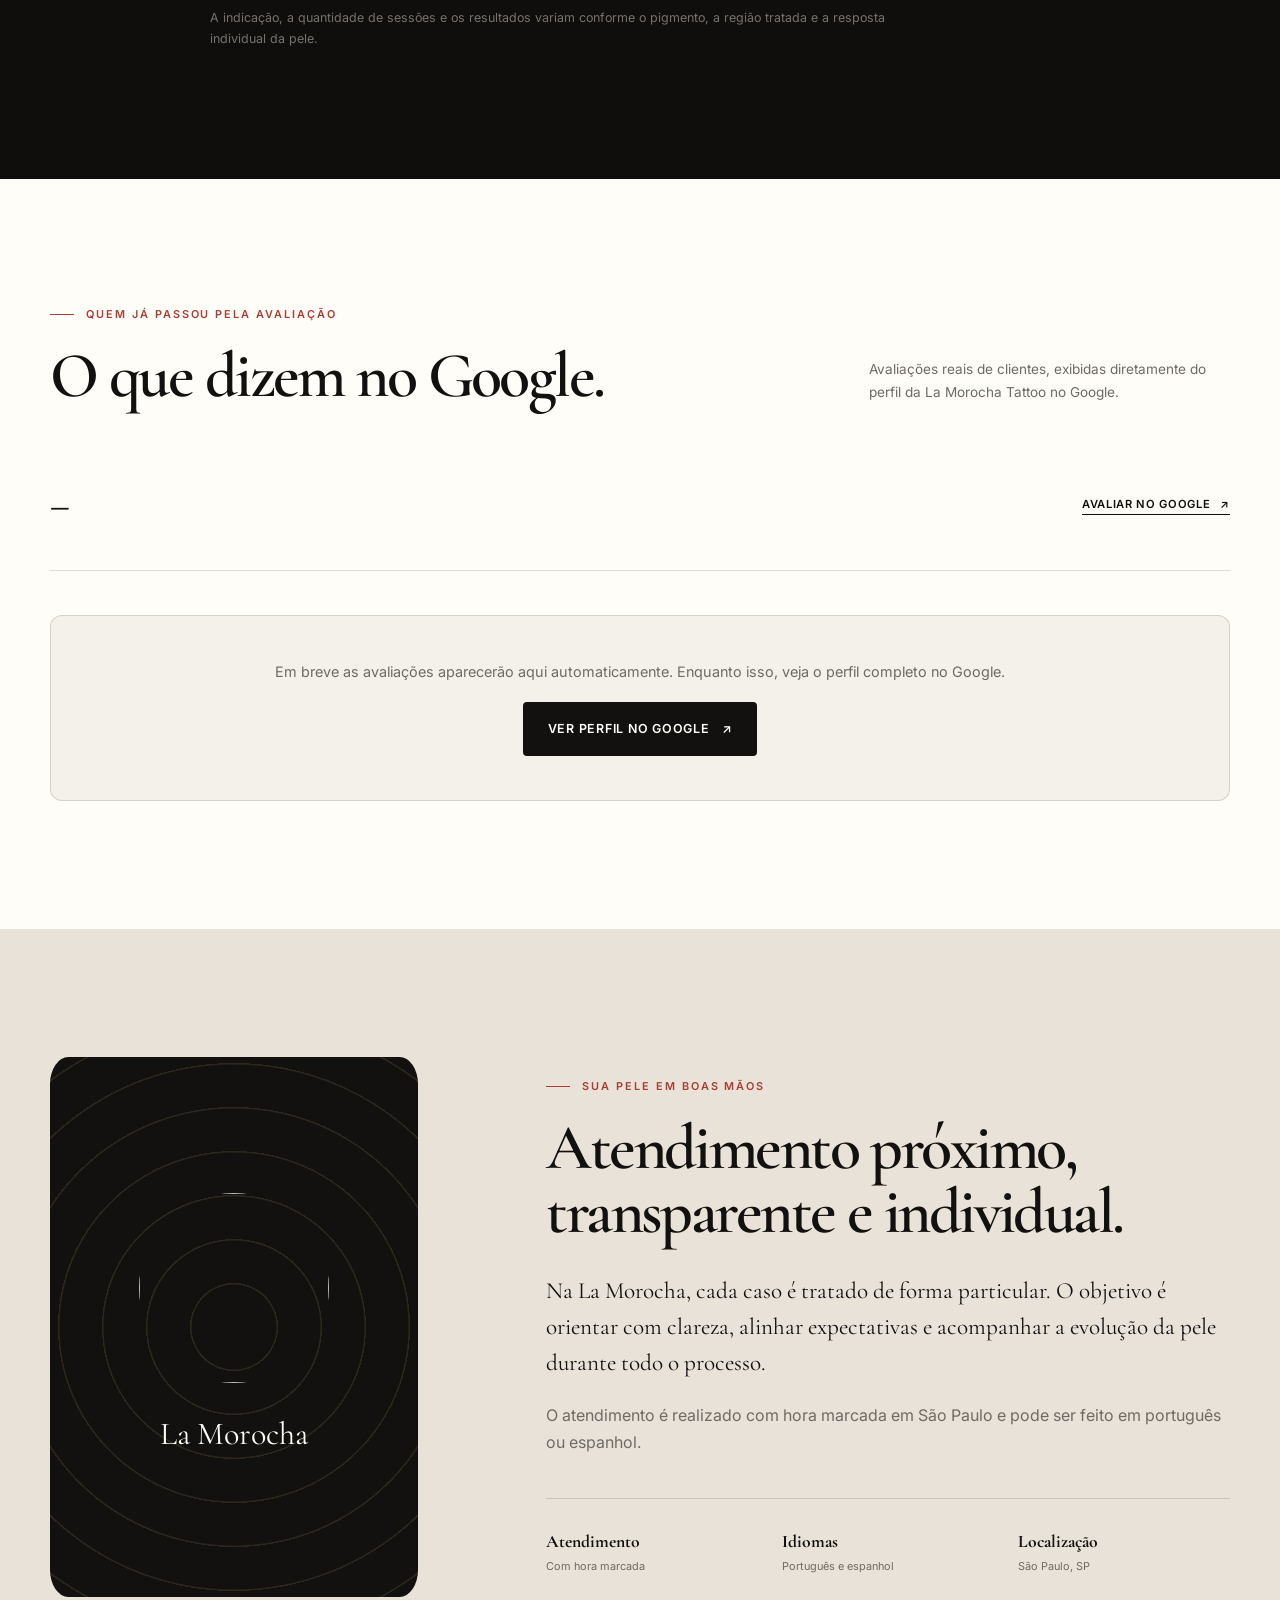
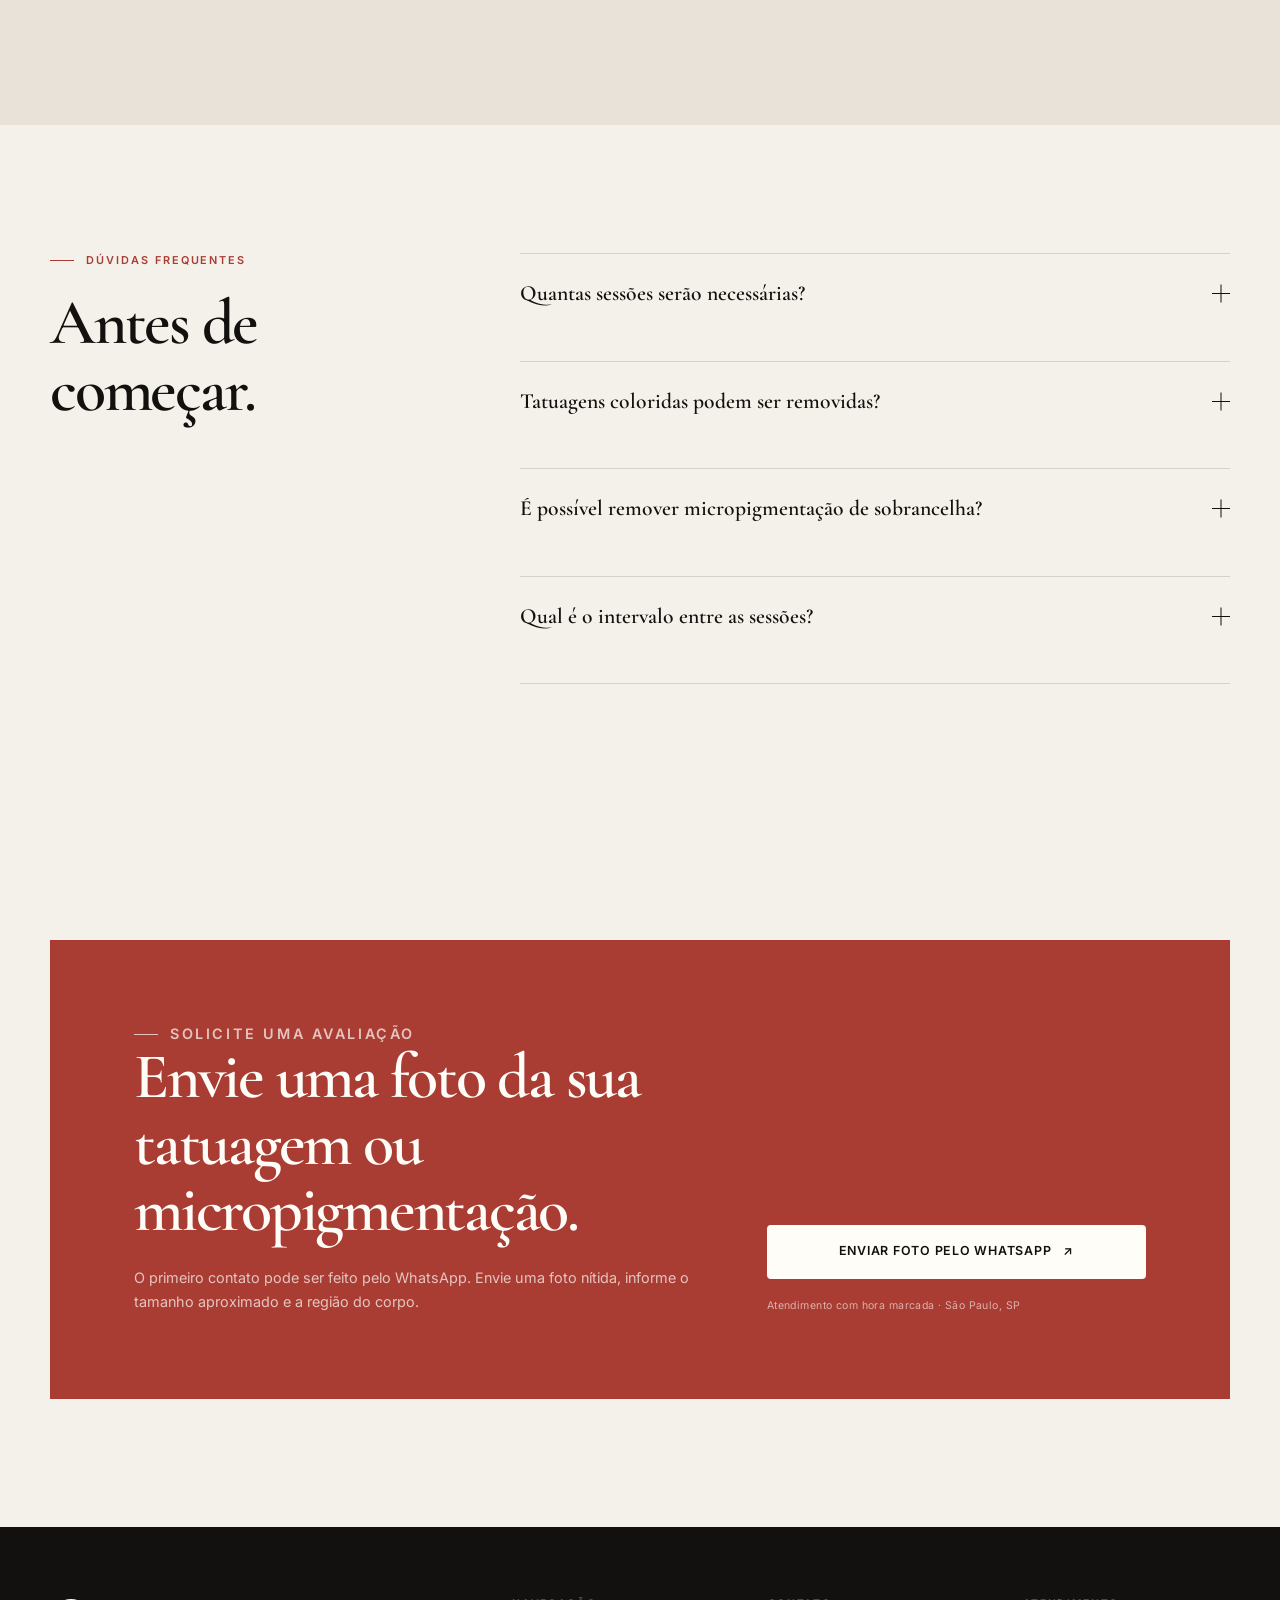
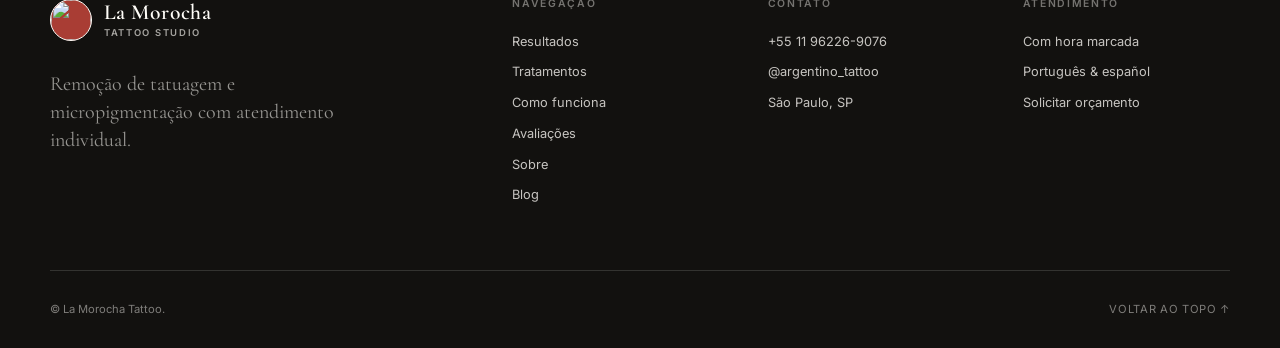
==== commit a73b3b38: "ajuste das imagens" ====
--- a/index.html
+++ b/index.html
@@ -25,11 +25,11 @@
     />
     <meta
       property="og:image"
-      content="https://www.lamorochatattoo.com/assets/images/hero-desktop.png"
+      content="https://www.lamorochatattoo.com/assets/images/og-image.jpg"
     />
-    <meta property="og:image:type" content="image/png" />
-    <meta property="og:image:width" content="977" />
-    <meta property="og:image:height" content="515" />
+    <meta property="og:image:type" content="image/jpeg" />
+    <meta property="og:image:width" content="1200" />
+    <meta property="og:image:height" content="630" />
     <meta property="og:image:alt" content="La Morocha Tattoo — remoção de tatuagem e micropigmentação" />
     <meta property="og:url" content="https://www.lamorochatattoo.com/" />
 
@@ -41,7 +41,7 @@
     />
     <meta
       name="twitter:image"
-      content="https://www.lamorochatattoo.com/assets/images/hero-desktop.png"
+      content="https://www.lamorochatattoo.com/assets/images/og-image.jpg"
     />
     <meta name="twitter:image:alt" content="La Morocha Tattoo — remoção de tatuagem e micropigmentação" />
 
@@ -86,7 +86,7 @@
             "telephone": "+55 11 96226-9076",
             "priceRange": "$$",
             "image": [
-              "https://www.lamorochatattoo.com/assets/images/hero-desktop.png",
+              "https://www.lamorochatattoo.com/assets/images/hero-desktop.webp",
               "https://www.lamorochatattoo.com/assets/images/remocao-tatuagem.webp",
               "https://www.lamorochatattoo.com/assets/images/despigmentacao.webp"
             ],
--- a/css/style.css
+++ b/css/style.css
@@ -276,7 +276,7 @@
       rgba(18, 17, 15, 0.38) 100%
     ),
     linear-gradient(0deg, rgba(18, 17, 15, 0.55), transparent 35%),
-    url("../assets/images/hero-desktop.png");
+    url("../assets/images/hero-desktop.webp");
   background-size: cover;
   background-position: center;
   background-repeat: no-repeat;
@@ -864,7 +864,7 @@
         rgba(18, 17, 15, 0.48) 100%
       ),
       linear-gradient(90deg, rgba(18, 17, 15, 0.7), rgba(18, 17, 15, 0.18)),
-      url("../assets/images/hero-desktop.png");
+      url("../assets/images/hero-desktop.webp");
     background-position: 68% center;
   }
 }
